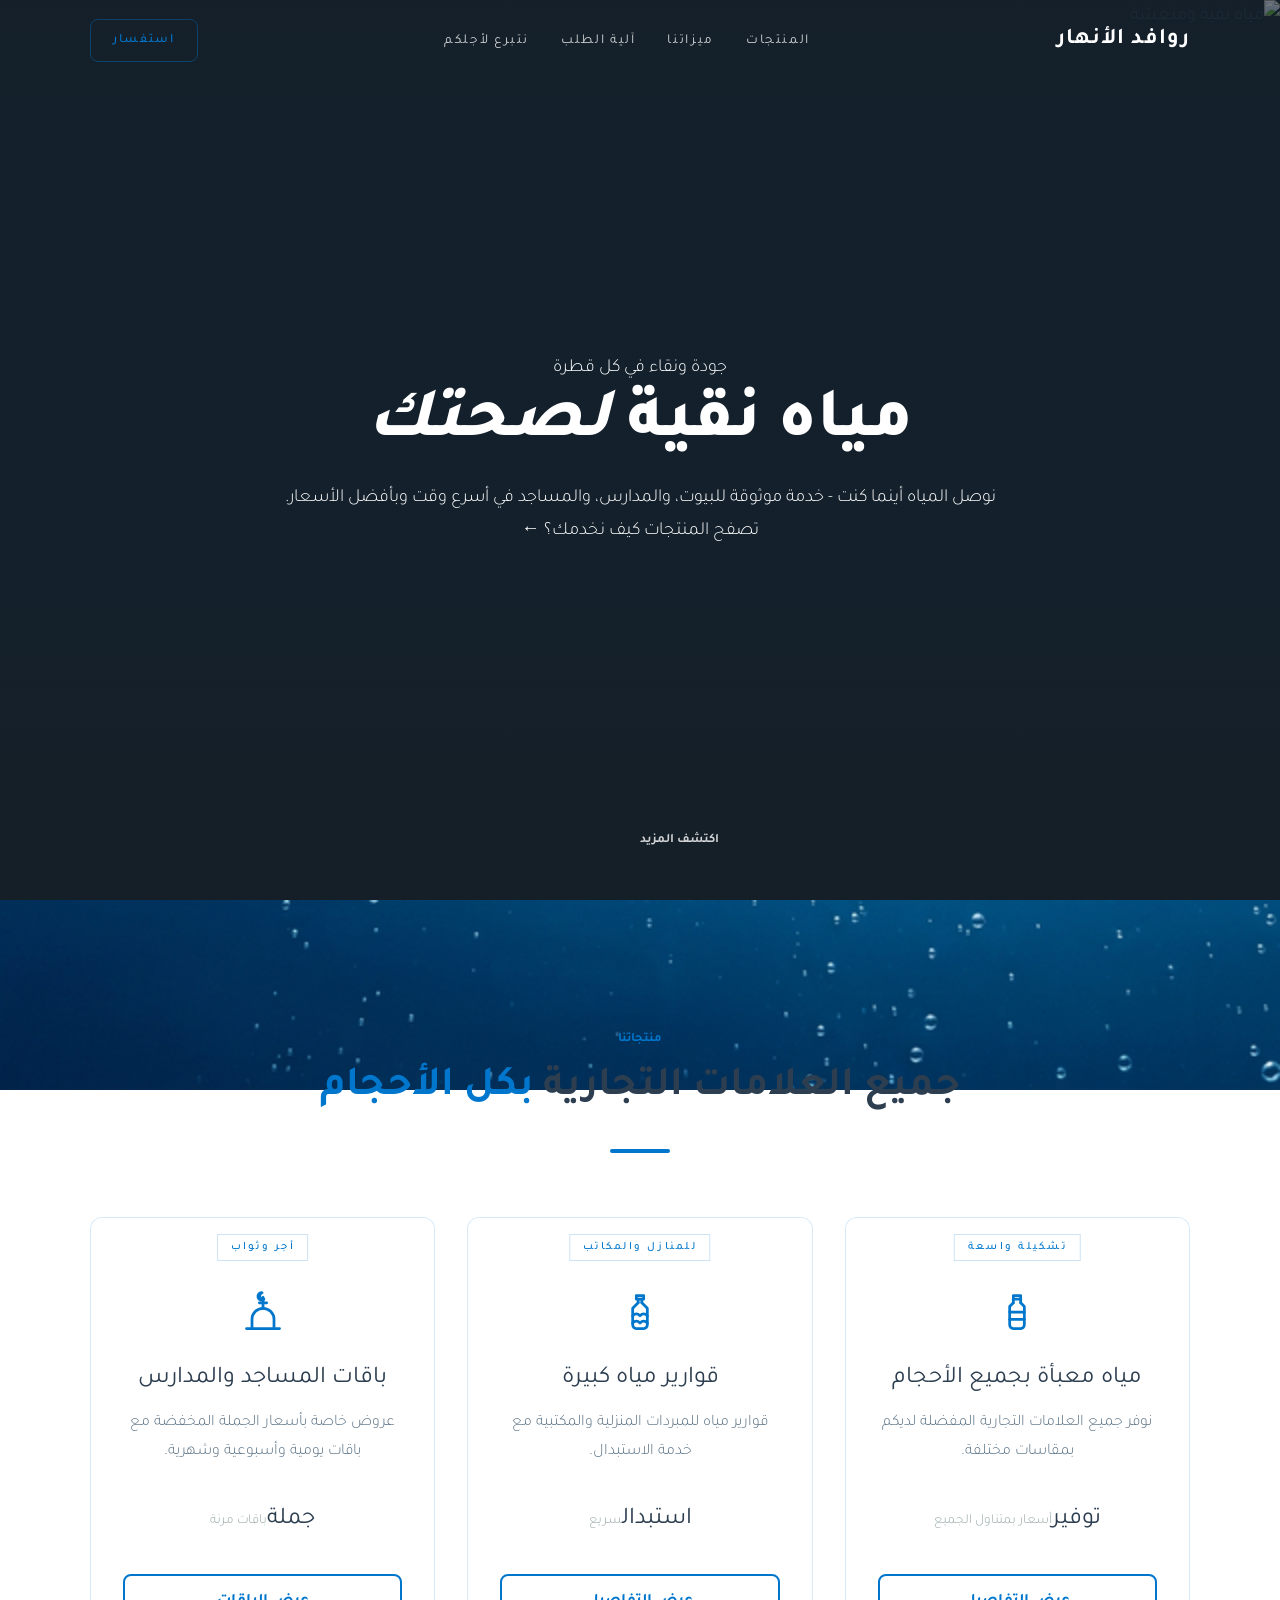
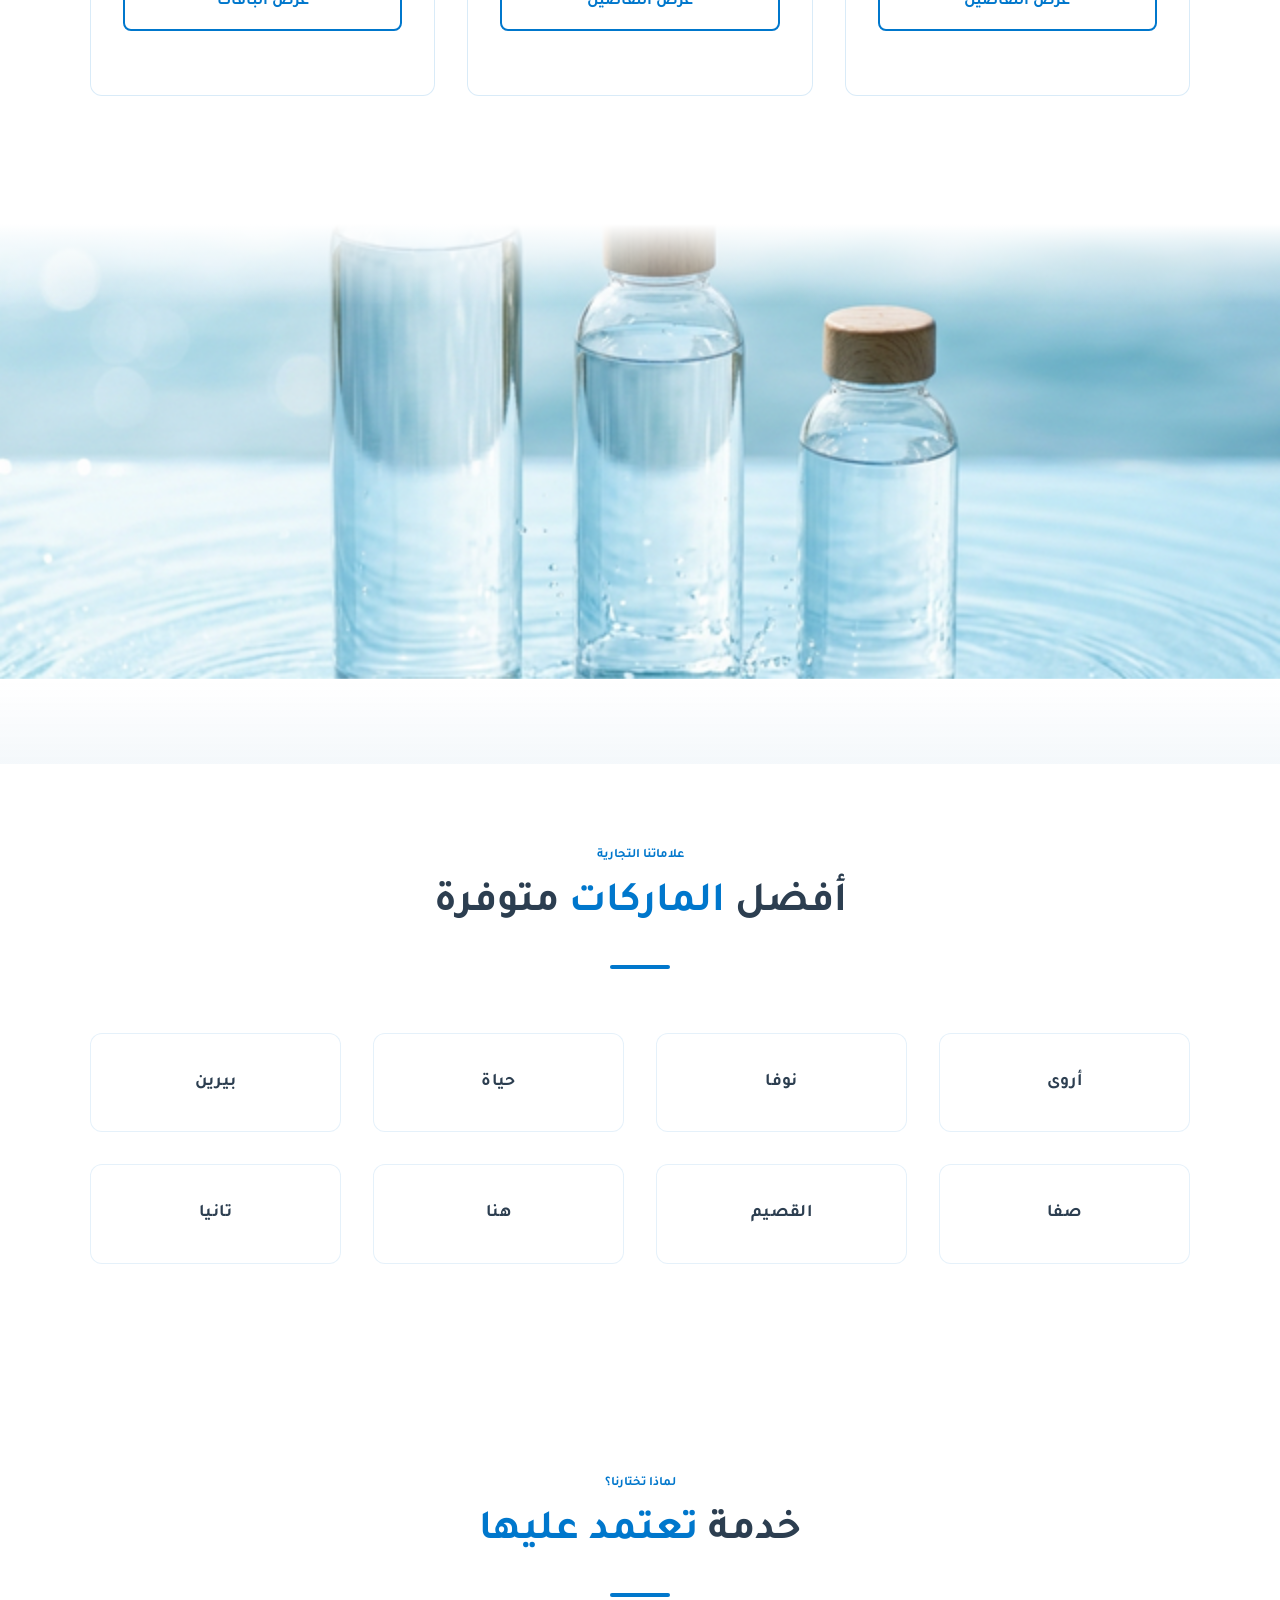
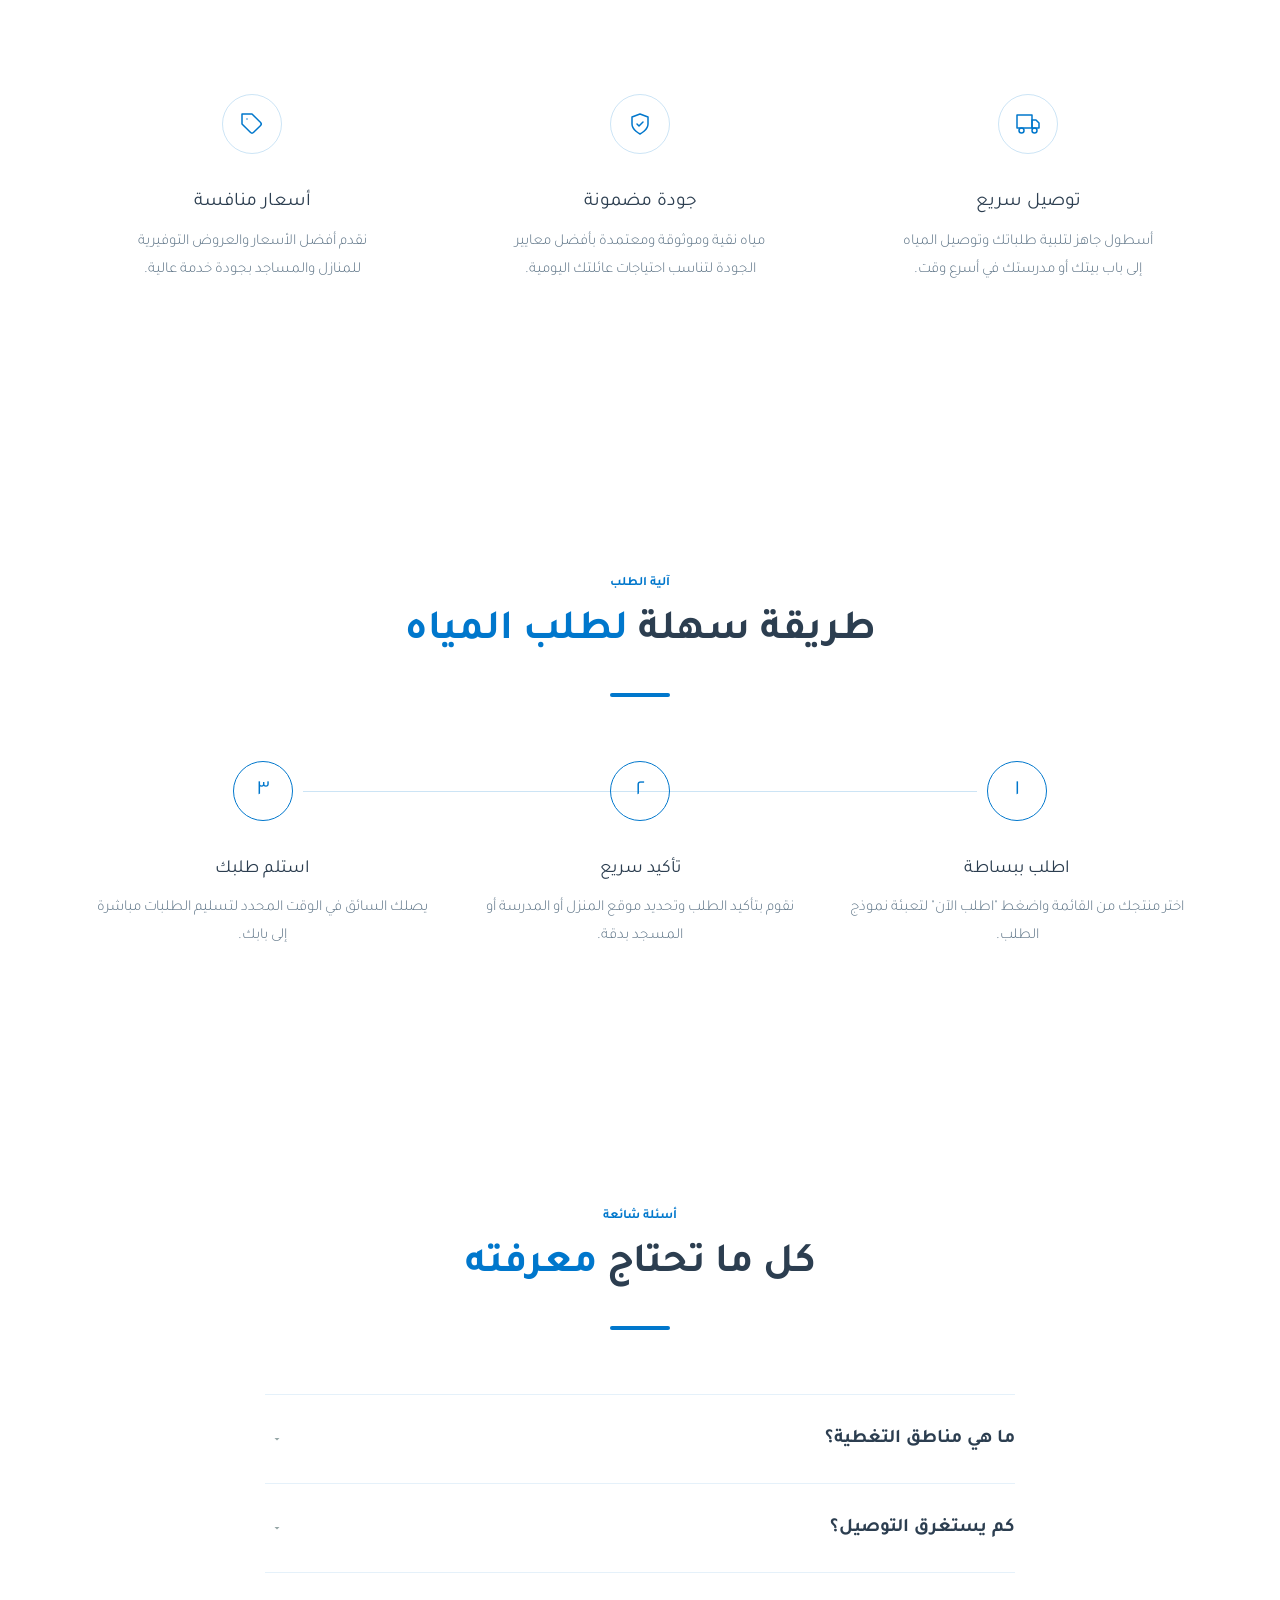
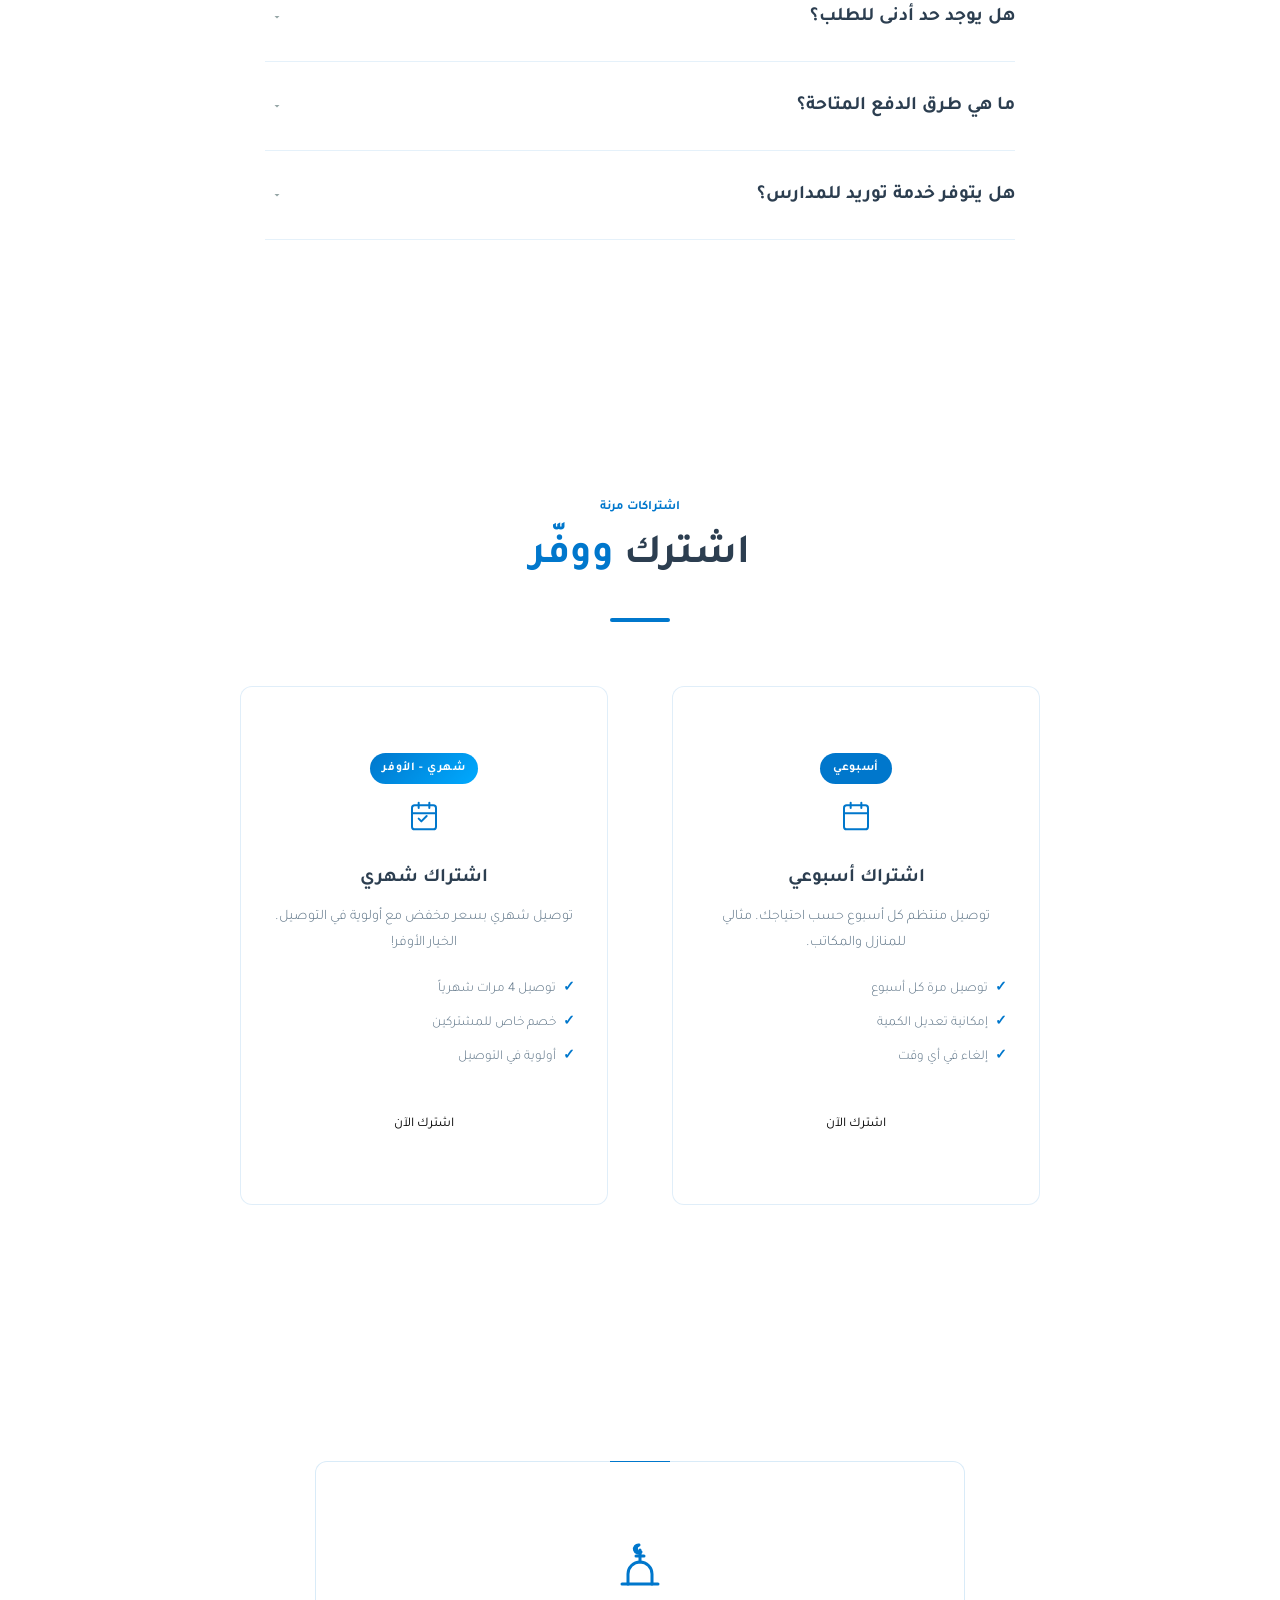
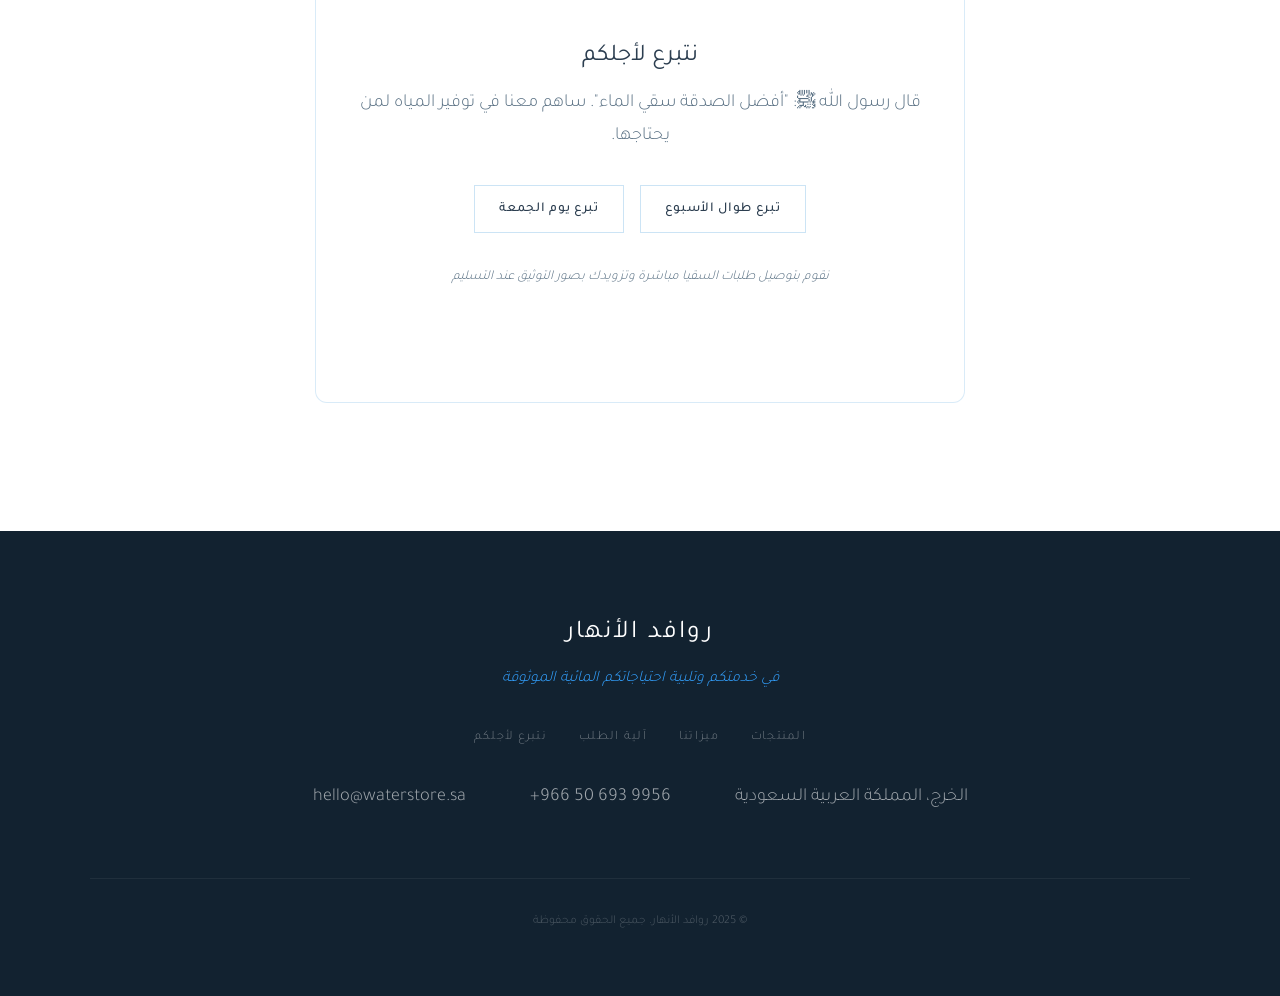
==== index.html @ b0d742fb "Convert product details from inline panels to full-screen modals" ====
﻿<!DOCTYPE html>
<html lang="ar" dir="rtl">

<head>
  <meta charset="UTF-8">
  <meta name="viewport" content="width=device-width, initial-scale=1.0">
  <title>روافد الأنهار</title>
  <meta name="description"
    content="نوفر خدمة توصيل مياه الشرب عالية الجودة للمنازل والمساجد والمدارس بأفضل الأسعار وأسرع وقت.">
  <link rel="preconnect" href="https://fonts.googleapis.com">
  <link rel="preconnect" href="https://fonts.gstatic.com" crossorigin>
  <link href="https://fonts.googleapis.com/css2?family=Tajawal:wght@300;400;500;700&display=swap" rel="stylesheet">
  <link rel="stylesheet" href="style.css">
</head>

<body>
  <!-- ====== HEADER ====== -->
  <header class="site-header" id="header">
    <div class="container header-inner">
      <div class="logo"><a href="#">روافد الأنهار</a></div>
      <nav class="main-nav">
        <ul>
          <li><a href="#collection">المنتجات</a></li>
          <li><a href="#wellness">ميزاتنا</a></li>
          <li><a href="#process">آلية الطلب</a></li>
          <li><a href="#charity">نتبرع لأجلكم</a></li>
        </ul>
      </nav>
      <div class="header-actions">
        <a href="https://wa.me/966506939956" class="btn-outline" target="_blank" rel="noopener">استفسار</a>
        <button class="mobile-menu-toggle" aria-label="Toggle menu">
          <span></span><span></span><span></span>
        </button>
      </div>
    </div>
  </header>

  <!-- ====== HERO ====== -->
  <section class="hero" id="home">
    <div class="hero-bg">
      <img src="assets/hero.png" alt="مياه نقية ومنعشة" loading="lazy">
      <div class="hero-overlay"></div>
    </div>
    <div class="container hero-content">
      <div class="hero-text-box reveal">
        <span class="eyebrow">جودة ونقاء في كل قطرة</span>
        <h1>مياه نقية <em>لصحتك</em></h1>
        <p class="hero-subtext">نوصل المياه أينما كنت - خدمة موثوقة للبيوت، والمدارس، والمساجد في أسرع وقت وبأفضل
          الأسعار.</p>
        <div class="hero-cta">
          <a href="#collection" class="btn-primary">تصفح المنتجات</a>
          <a href="#process" class="btn-text">كيف نخدمك؟ <span class="arrow">&larr;</span></a>
        </div>
      </div>
    </div>
    <div class="scroll-indicator">
      <span>اكتشف المزيد</span>
      <div class="mouse"></div>
    </div>
  </section>

  <!-- ====== COLLECTION ====== -->
  <section class="collection section-padding reveal" id="collection">
    <div class="container">
      <p class="section-label">منتجاتنا</p>
      <h2 class="section-heading">جميع العلامات التجارية <em>بكل الأحجام</em></h2>
      <div class="gold-line"></div>

      <div class="collection-grid">
        <div class="collection-item reveal" onclick="openProductModal('modal-bottles')">
          <span class="collection-tag">تشكيلة واسعة</span>
          <div class="collection-icon">
            <svg viewBox="0 0 24 24" width="40" height="40" fill="none" stroke="var(--clr-gold)" stroke-width="1.5"
              stroke-linecap="round" stroke-linejoin="round">
              <path d="M10 3h4v2h-4z" />
              <path d="M10 5v2" />
              <path d="M14 5v2" />
              <path d="M10 7l-2 2v10a2 2 0 0 0 2 2h4a2 2 0 0 0 2-2V9l-2-2" />
              <line x1="8" y1="12" x2="16" y2="12" />
              <line x1="8" y1="16" x2="16" y2="16" />
            </svg>
          </div>
          <h3>مياه معبأة بجميع الأحجام</h3>
          <p>نوفر جميع العلامات التجارية المفضلة لديكم بمقاسات مختلفة.</p>
          <div class="collection-price">
            <span>توفير</span><span class="currency">أسعار بمتناول الجميع</span>
          </div>
          <span class="btn-order">عرض التفاصيل</span>
        </div>

        <div class="collection-item reveal" onclick="openProductModal('modal-jugs')">
          <span class="collection-tag">للمنازل والمكاتب</span>
          <div class="collection-icon">
            <svg viewBox="0 0 24 24" width="40" height="40" fill="none" stroke="var(--clr-gold)" stroke-width="1.5"
              stroke-linecap="round" stroke-linejoin="round">
              <path d="M10 3h4v2h-4z" />
              <path d="M11 5v2" />
              <path d="M13 5v2" />
              <path d="M11 7l-3 3v9a2 2 0 0 0 2 2h4a2 2 0 0 0 2-2v-9l-3-3" />
              <path d="M8 14s1-1 2-1 2 1 2 1 1-1 2-1 2 1 2 1" />
              <path d="M8 18s1-1 2-1 2 1 2 1 1-1 2-1 2 1 2 1" />
            </svg>
          </div>
          <h3>قوارير مياه كبيرة</h3>
          <p>قوارير مياه للمبردات المنزلية والمكتبية مع خدمة الاستبدال.</p>
          <div class="collection-price">
            <span>استبدال</span><span class="currency">سريع</span>
          </div>
          <span class="btn-order">عرض التفاصيل</span>
        </div>

        <div class="collection-item reveal" onclick="openProductModal('modal-mosques')">
          <span class="collection-tag">أجر وثواب</span>
          <div class="collection-icon">
            <svg viewBox="0 0 24 24" width="40" height="40" fill="none" stroke="var(--clr-gold)" stroke-width="1.5"
              stroke-linecap="round" stroke-linejoin="round">
              <line x1="3" y1="21" x2="21" y2="21" />
              <path d="M6 21v-5a6 6 0 0 1 12 0v5" />
              <line x1="12" y1="10" x2="12" y2="4" />
              <line x1="10" y1="7" x2="14" y2="7" />
              <path d="M11.5 1.5a2 2 0 1 0 1 3.5 1.5 1.5 0 0 1-1-3.5z" />
            </svg>
          </div>
          <h3>باقات المساجد والمدارس</h3>
          <p>عروض خاصة بأسعار الجملة المخفضة مع باقات يومية وأسبوعية وشهرية.</p>
          <div class="collection-price">
            <span>جملة</span><span class="currency">باقات مرنة</span>
          </div>
          <span class="btn-order">عرض الباقات</span>
        </div>
      </div>
    </div>
  </section>

  <!-- ====== PRODUCT DETAIL MODALS ====== -->
  <div class="product-modal-overlay" id="modal-bottles">
    <div class="product-modal">
      <button class="modal-close" onclick="closeProductModal('modal-bottles')">&times;</button>
      <h2>مياه معبأة بجميع الأحجام</h2>
      <p class="modal-subtitle">اختر الماركة المفضلة واطلب مباشرة</p>
      <div class="details-grid">
        <div class="brand-detail-card">
          <h4>أروى</h4>
          <div class="size-row"><span>200 مل</span><span class="size-price">15 ر.س</span></div>
          <div class="size-row"><span>330 مل</span><span class="size-price">18 ر.س</span></div>
          <div class="size-row"><span>600 مل</span><span class="size-price">20 ر.س</span></div>
          <div class="size-row"><span>1.5 لتر</span><span class="size-price">22 ر.س</span></div><button
            class="btn-order-sm" onclick="openOrder('أروى')">اطلب</button>
        </div>
        <div class="brand-detail-card">
          <h4>نوفا</h4>
          <div class="size-row"><span>200 مل</span><span class="size-price">12 ر.س</span></div>
          <div class="size-row"><span>330 مل</span><span class="size-price">15 ر.س</span></div>
          <div class="size-row"><span>600 مل</span><span class="size-price">17 ر.س</span></div>
          <div class="size-row"><span>1.5 لتر</span><span class="size-price">20 ر.س</span></div><button
            class="btn-order-sm" onclick="openOrder('نوفا')">اطلب</button>
        </div>
        <div class="brand-detail-card">
          <h4>حياة</h4>
          <div class="size-row"><span>200 مل</span><span class="size-price">14 ر.س</span></div>
          <div class="size-row"><span>330 مل</span><span class="size-price">16 ر.س</span></div>
          <div class="size-row"><span>600 مل</span><span class="size-price">19 ر.س</span></div>
          <div class="size-row"><span>1.5 لتر</span><span class="size-price">21 ر.س</span></div><button
            class="btn-order-sm" onclick="openOrder('حياة')">اطلب</button>
        </div>
        <div class="brand-detail-card">
          <h4>بيرين</h4>
          <div class="size-row"><span>200 مل</span><span class="size-price">13 ر.س</span></div>
          <div class="size-row"><span>330 مل</span><span class="size-price">15 ر.س</span></div>
          <div class="size-row"><span>600 مل</span><span class="size-price">18 ر.س</span></div>
          <div class="size-row"><span>1.5 لتر</span><span class="size-price">20 ر.س</span></div><button
            class="btn-order-sm" onclick="openOrder('بيرين')">اطلب</button>
        </div>
        <div class="brand-detail-card">
          <h4>صفا</h4>
          <div class="size-row"><span>200 مل</span><span class="size-price">11 ر.س</span></div>
          <div class="size-row"><span>330 مل</span><span class="size-price">14 ر.س</span></div>
          <div class="size-row"><span>600 مل</span><span class="size-price">16 ر.س</span></div>
          <div class="size-row"><span>1.5 لتر</span><span class="size-price">19 ر.س</span></div><button
            class="btn-order-sm" onclick="openOrder('صفا')">اطلب</button>
        </div>
        <div class="brand-detail-card">
          <h4>القصيم</h4>
          <div class="size-row"><span>200 مل</span><span class="size-price">10 ر.س</span></div>
          <div class="size-row"><span>330 مل</span><span class="size-price">13 ر.س</span></div>
          <div class="size-row"><span>600 مل</span><span class="size-price">15 ر.س</span></div>
          <div class="size-row"><span>1.5 لتر</span><span class="size-price">18 ر.س</span></div><button
            class="btn-order-sm" onclick="openOrder('القصيم')">اطلب</button>
        </div>
        <div class="brand-detail-card">
          <h4>هنا</h4>
          <div class="size-row"><span>200 مل</span><span class="size-price">11 ر.س</span></div>
          <div class="size-row"><span>330 مل</span><span class="size-price">14 ر.س</span></div>
          <div class="size-row"><span>600 مل</span><span class="size-price">16 ر.س</span></div>
          <div class="size-row"><span>1.5 لتر</span><span class="size-price">19 ر.س</span></div><button
            class="btn-order-sm" onclick="openOrder('هنا')">اطلب</button>
        </div>
        <div class="brand-detail-card">
          <h4>تانيا</h4>
          <div class="size-row"><span>200 مل</span><span class="size-price">12 ر.س</span></div>
          <div class="size-row"><span>330 مل</span><span class="size-price">14 ر.س</span></div>
          <div class="size-row"><span>600 مل</span><span class="size-price">17 ر.س</span></div>
          <div class="size-row"><span>1.5 لتر</span><span class="size-price">20 ر.س</span></div><button
            class="btn-order-sm" onclick="openOrder('تانيا')">اطلب</button>
        </div>
      </div>
    </div>
  </div>

  <div class="product-modal-overlay" id="modal-jugs">
    <div class="product-modal">
      <button class="modal-close" onclick="closeProductModal('modal-jugs')">&times;</button>
      <h2>قوارير مياه كبيرة</h2>
      <p class="modal-subtitle">قوارير 5 جالون للمبردات مع خدمة الاستبدال</p>
      <div class="details-grid">
        <div class="brand-detail-card">
          <h4>نوفا</h4>
          <div class="size-row"><span>5 جالون</span><span class="size-price">8 ر.س</span></div>
          <div class="size-row"><span>استبدال</span><span class="size-price">مجاناً</span></div><button
            class="btn-order-sm" onclick="openOrder('قوارير نوفا')">اطلب</button>
        </div>
        <div class="brand-detail-card">
          <h4>القصيم</h4>
          <div class="size-row"><span>5 جالون</span><span class="size-price">7 ر.س</span></div>
          <div class="size-row"><span>استبدال</span><span class="size-price">مجاناً</span></div><button
            class="btn-order-sm" onclick="openOrder('قوارير القصيم')">اطلب</button>
        </div>
        <div class="brand-detail-card">
          <h4>هنا</h4>
          <div class="size-row"><span>5 جالون</span><span class="size-price">7 ر.س</span></div>
          <div class="size-row"><span>استبدال</span><span class="size-price">مجاناً</span></div><button
            class="btn-order-sm" onclick="openOrder('قوارير هنا')">اطلب</button>
        </div>
        <div class="brand-detail-card">
          <h4>تانيا</h4>
          <div class="size-row"><span>5 جالون</span><span class="size-price">8 ر.س</span></div>
          <div class="size-row"><span>استبدال</span><span class="size-price">مجاناً</span></div><button
            class="btn-order-sm" onclick="openOrder('قوارير تانيا')">اطلب</button>
        </div>
      </div>
    </div>
  </div>

  <div class="product-modal-overlay" id="modal-mosques">
    <div class="product-modal">
      <button class="modal-close" onclick="closeProductModal('modal-mosques')">&times;</button>
      <h2>باقات المساجد والمدارس</h2>
      <p class="modal-subtitle">عروض خاصة بأسعار الجملة المخفضة</p>
      <div class="details-grid">
        <div class="brand-detail-card package-card">
          <div class="sub-badge">يومي</div>
          <h4>باقة يومية</h4>
          <p class="package-desc">توصيل يومي للمساجد والمدارس</p>
          <div class="size-row"><span>25 كرتون يومياً</span><span class="size-price">تواصل للسعر</span></div><button
            class="btn-order-sm" onclick="openOrder('باقة يومية - مساجد ومدارس')">اشترك</button>
        </div>
        <div class="brand-detail-card package-card">
          <div class="sub-badge">أسبوعي</div>
          <h4>باقة أسبوعية</h4>
          <p class="package-desc">توصيل مرة كل أسبوع بأسعار مخفضة</p>
          <div class="size-row"><span>إمكانية تعديل الكمية</span><span class="size-price">خصم 10%</span></div>
          <div class="size-row"><span>إلغاء في أي وقت</span><span class="size-price">✓</span></div><button
            class="btn-order-sm" onclick="openOrder('باقة أسبوعية - مساجد ومدارس')">اشترك</button>
        </div>
        <div class="brand-detail-card package-card">
          <div class="sub-badge best">شهري - الأوفر</div>
          <h4>باقة شهرية</h4>
          <p class="package-desc">4 توصيلات شهرياً مع أولوية وخصم خاص</p>
          <div class="size-row"><span>خصم خاص للمشتركين</span><span class="size-price">خصم 20%</span></div>
          <div class="size-row"><span>أولوية في التوصيل</span><span class="size-price">✓</span></div>
          <div class="size-row"><span>توثيق بالصور</span><span class="size-price">✓</span></div><button
            class="btn-order-sm" onclick="openOrder('باقة شهرية - مساجد ومدارس')">اشترك</button>
        </div>
      </div>
    </div>
  </div>

  <!-- ====== PRODUCT SHOWCASE IMAGE ====== -->
  <div class="product-showcase reveal">
    <img src="assets/products.png" alt="تشكيلة متنوعة من عبوات المياه" loading="lazy">
    <div class="product-showcase-overlay"></div>
  </div>

  <!-- ====== WATER BRANDS ====== -->
  <section class="brands section-padding reveal" id="brands">
    <div class="container">
      <p class="section-label">علاماتنا التجارية</p>
      <h2 class="section-heading">أفضل <em>الماركات</em> متوفرة</h2>
      <div class="gold-line"></div>
      <div class="brands-grid">
        <div class="brand-item"><span class="brand-name">أروى</span></div>
        <div class="brand-item"><span class="brand-name">نوفا</span></div>
        <div class="brand-item"><span class="brand-name">حياة</span></div>
        <div class="brand-item"><span class="brand-name">بيرين</span></div>
        <div class="brand-item"><span class="brand-name">صفا</span></div>
        <div class="brand-item"><span class="brand-name">القصيم</span></div>
        <div class="brand-item"><span class="brand-name">هنا</span></div>
        <div class="brand-item"><span class="brand-name">تانيا</span></div>
      </div>
    </div>
  </section>

  <!-- ====== WELLNESS / BENEFITS ====== -->
  <section class="wellness section-padding reveal" id="wellness">
    <div class="container">
      <p class="section-label">لماذا تختارنا؟</p>
      <h2 class="section-heading">خدمة <em>تعتمد عليها</em></h2>
      <div class="gold-line"></div>
      <div class="wellness-grid">
        <div class="wellness-item reveal">
          <div class="wellness-icon"><svg viewBox="0 0 24 24" width="24" height="24" fill="none" stroke="currentColor"
              stroke-width="1.5" stroke-linecap="round" stroke-linejoin="round">
              <rect x="1" y="3" width="15" height="13"></rect>
              <polygon points="16 8 20 8 23 11 23 16 16 16 16 8"></polygon>
              <circle cx="5.5" cy="18.5" r="2.5"></circle>
              <circle cx="18.5" cy="18.5" r="2.5"></circle>
            </svg></div>
          <h3>توصيل سريع</h3>
          <p>أسطول جاهز لتلبية طلباتك وتوصيل المياه إلى باب بيتك أو مدرستك في أسرع وقت.</p>
        </div>
        <div class="wellness-item reveal">
          <div class="wellness-icon"><svg viewBox="0 0 24 24" width="24" height="24" fill="none" stroke="currentColor"
              stroke-width="1.5" stroke-linecap="round" stroke-linejoin="round">
              <path d="M12 22s8-4 8-10V5l-8-3-8 3v7c0 6 8 10 8 10z"></path>
              <path d="M9 12l2 2 4-4"></path>
            </svg></div>
          <h3>جودة مضمونة</h3>
          <p>مياه نقية وموثوقة ومعتمدة بأفضل معايير الجودة لتناسب احتياجات عائلتك اليومية.</p>
        </div>
        <div class="wellness-item reveal">
          <div class="wellness-icon"><svg viewBox="0 0 24 24" width="24" height="24" fill="none" stroke="currentColor"
              stroke-width="1.5" stroke-linecap="round" stroke-linejoin="round">
              <path d="M20.59 13.41l-7.17 7.17a2 2 0 0 1-2.83 0L2 12V2h10l8.59 8.59a2 2 0 0 1 0 2.82z"></path>
              <line x1="7" y1="7" x2="7.01" y2="7"></line>
            </svg></div>
          <h3>أسعار منافسة</h3>
          <p>نقدم أفضل الأسعار والعروض التوفيرية للمنازل والمساجد بجودة خدمة عالية.</p>
        </div>
      </div>
    </div>
  </section>

  <!-- ====== HOW IT WORKS ====== -->
  <section class="process section-padding reveal" id="process">
    <div class="container">
      <p class="section-label">آلية الطلب</p>
      <h2 class="section-heading">طريقة سهلة <em>لطلب المياه</em></h2>
      <div class="gold-line"></div>
      <div class="process-steps">
        <div class="process-step reveal">
          <div class="step-number">١</div>
          <h3>اطلب ببساطة</h3>
          <p>اختر منتجك من القائمة واضغط "اطلب الآن" لتعبئة نموذج الطلب.</p>
        </div>
        <div class="process-step reveal">
          <div class="step-number">٢</div>
          <h3>تأكيد سريع</h3>
          <p>نقوم بتأكيد الطلب وتحديد موقع المنزل أو المدرسة أو المسجد بدقة.</p>
        </div>
        <div class="process-step reveal">
          <div class="step-number">٣</div>
          <h3>استلم طلبك</h3>
          <p>يصلك السائق في الوقت المحدد لتسليم الطلبات مباشرة إلى بابك.</p>
        </div>
      </div>
    </div>
  </section>

  <!-- ====== FAQ ====== -->
  <section class="faq section-padding reveal" id="faq">
    <div class="container">
      <p class="section-label">أسئلة شائعة</p>
      <h2 class="section-heading">كل ما تحتاج <em>معرفته</em></h2>
      <div class="gold-line"></div>
      <div class="faq-list">
        <div class="faq-item" id="faq-1"><button class="faq-question" aria-expanded="false"
            aria-controls="faq-answer-1"><span>ما هي مناطق التغطية؟</span><span class="faq-arrow"><svg
                viewBox="0 0 24 24">
                <path d="M7 10l5 5 5-5z" />
              </svg></span></button>
          <div class="faq-answer" id="faq-answer-1" role="region">
            <div class="faq-answer-inner">نغطي الخرج والمناطق المجاورة بأسطول متكامل ومجهز لتلبية طلبات التوصيل.</div>
          </div>
        </div>
        <div class="faq-item" id="faq-2"><button class="faq-question" aria-expanded="false"
            aria-controls="faq-answer-2"><span>كم يستغرق التوصيل؟</span><span class="faq-arrow"><svg
                viewBox="0 0 24 24">
                <path d="M7 10l5 5 5-5z" />
              </svg></span></button>
          <div class="faq-answer" id="faq-answer-2" role="region">
            <div class="faq-answer-inner">نلتزم بالتوصيل في أسرع وقت ممكن وغالبا خلال ساعات قليلة من تأكيد الطلب.</div>
          </div>
        </div>
        <div class="faq-item" id="faq-3"><button class="faq-question" aria-expanded="false"
            aria-controls="faq-answer-3"><span>هل يوجد حد أدنى للطلب؟</span><span class="faq-arrow"><svg
                viewBox="0 0 24 24">
                <path d="M7 10l5 5 5-5z" />
              </svg></span></button>
          <div class="faq-answer" id="faq-answer-3" role="region">
            <div class="faq-answer-inner">الحد الأدنى للمنازل 10 كراتين، وللمساجد والمدارس 25 كرتونا.</div>
          </div>
        </div>
        <div class="faq-item" id="faq-4"><button class="faq-question" aria-expanded="false"
            aria-controls="faq-answer-4"><span>ما هي طرق الدفع المتاحة؟</span><span class="faq-arrow"><svg
                viewBox="0 0 24 24">
                <path d="M7 10l5 5 5-5z" />
              </svg></span></button>
          <div class="faq-answer" id="faq-answer-4" role="region">
            <div class="faq-answer-inner">نقبل: كاش عند الاستلام، مدى، Apple Pay، والتحويل البنكي.</div>
          </div>
        </div>
        <div class="faq-item" id="faq-5"><button class="faq-question" aria-expanded="false"
            aria-controls="faq-answer-5"><span>هل يتوفر خدمة توريد للمدارس؟</span><span class="faq-arrow"><svg
                viewBox="0 0 24 24">
                <path d="M7 10l5 5 5-5z" />
              </svg></span></button>
          <div class="faq-answer" id="faq-answer-5" role="region">
            <div class="faq-answer-inner">نعم، نوفر عقود توريد يومية أو أسبوعية للمدارس بأسعار جملة وعروض خاصة تناسب
              جميع الاحتياجات.</div>
          </div>
        </div>
      </div>
    </div>
  </section>

  <!-- ====== SUBSCRIPTIONS ====== -->
  <section class="subscriptions section-padding reveal" id="subscriptions">
    <div class="container">
      <p class="section-label">اشتراكات مرنة</p>
      <h2 class="section-heading">اشترك <em>ووفّر</em></h2>
      <div class="gold-line"></div>
      <div class="sub-grid">
        <div class="sub-card reveal">
          <div class="sub-badge">أسبوعي</div>
          <div class="sub-icon"><svg viewBox="0 0 24 24" width="32" height="32" fill="none" stroke="currentColor"
              stroke-width="1.5" stroke-linecap="round" stroke-linejoin="round">
              <rect x="3" y="4" width="18" height="18" rx="2" ry="2"></rect>
              <line x1="16" y1="2" x2="16" y2="6"></line>
              <line x1="8" y1="2" x2="8" y2="6"></line>
              <line x1="3" y1="10" x2="21" y2="10"></line>
            </svg></div>
          <h3>اشتراك أسبوعي</h3>
          <p>توصيل منتظم كل أسبوع حسب احتياجك. مثالي للمنازل والمكاتب.</p>
          <ul class="sub-features">
            <li>توصيل مرة كل أسبوع</li>
            <li>إمكانية تعديل الكمية</li>
            <li>إلغاء في أي وقت</li>
          </ul>
          <button class="btn-order" onclick="openOrder('اشتراك أسبوعي')">اشترك الآن</button>
        </div>
        <div class="sub-card reveal">
          <div class="sub-badge best">شهري - الأوفر</div>
          <div class="sub-icon"><svg viewBox="0 0 24 24" width="32" height="32" fill="none" stroke="currentColor"
              stroke-width="1.5" stroke-linecap="round" stroke-linejoin="round">
              <rect x="3" y="4" width="18" height="18" rx="2" ry="2"></rect>
              <line x1="16" y1="2" x2="16" y2="6"></line>
              <line x1="8" y1="2" x2="8" y2="6"></line>
              <line x1="3" y1="10" x2="21" y2="10"></line>
              <path d="M8 14l2 2 4-4"></path>
            </svg></div>
          <h3>اشتراك شهري</h3>
          <p>توصيل شهري بسعر مخفض مع أولوية في التوصيل. الخيار الأوفر!</p>
          <ul class="sub-features">
            <li>توصيل 4 مرات شهرياً</li>
            <li>خصم خاص للمشتركين</li>
            <li>أولوية في التوصيل</li>
          </ul>
          <button class="btn-order" onclick="openOrder('اشتراك شهري')">اشترك الآن</button>
        </div>
      </div>
    </div>
  </section>

  <!-- ====== CHARITY ====== -->
  <section class="charity section-padding reveal" id="charity">
    <div class="container">
      <div class="charity-card">
        <div class="charity-icon"><svg viewBox="0 0 24 24" width="48" height="48" fill="none" stroke="var(--clr-gold)"
            stroke-width="1.5" stroke-linecap="round" stroke-linejoin="round">
            <line x1="3" y1="21" x2="21" y2="21" />
            <path d="M6 21v-5a6 6 0 0 1 12 0v5" />
            <line x1="12" y1="10" x2="12" y2="4" />
            <line x1="10" y1="7" x2="14" y2="7" />
            <path d="M11.5 1.5a2 2 0 1 0 1 3.5 1.5 1.5 0 0 1-1-3.5z" />
          </svg></div>
        <h2>نتبرع لأجلكم</h2>
        <p>قال رسول الله ﷺ: "أفضل الصدقة سقي الماء". ساهم معنا في توفير المياه لمن يحتاجها.</p>
        <div class="donation-amounts">
          <button class="donation-btn" id="donate-week">تبرع طوال الأسبوع</button>
          <button class="donation-btn" id="donate-friday">تبرع يوم الجمعة</button>
        </div>
        <p class="charity-note">نقوم بتوصيل طلبات السقيا مباشرة وتزويدك بصور التوثيق عند التسليم</p>
      </div>
    </div>
  </section>

  <!-- ====== FOOTER ====== -->
  <footer class="site-footer" id="contact">
    <div class="container footer-inner">
      <p class="footer-brand">روافد الأنهار</p>
      <p class="footer-tagline">في خدمتكم وتلبية احتياجاتكم المائية الموثوقة</p>
      <div class="footer-links">
        <a href="#collection">المنتجات</a>
        <a href="#wellness">ميزاتنا</a>
        <a href="#process">آلية الطلب</a>
        <a href="#charity">نتبرع لأجلكم</a>
      </div>
      <div class="footer-contact">
        <p>الخرج، المملكة العربية السعودية</p>
        <p dir="ltr">+966 50 693 9956</p>
        <p>hello@waterstore.sa</p>
      </div>
      <div class="footer-bottom">
        <span>&copy; 2025 روافد الأنهار. جميع الحقوق محفوظة</span>
      </div>
    </div>
  </footer>

  <!-- ====== ORDER MODAL ====== -->
  <div class="order-modal-overlay" id="orderModal">
    <div class="order-modal">
      <button class="modal-close" id="modalClose">&times;</button>
      <h2>اطلب الآن</h2>
      <p class="modal-subtitle">عبّي البيانات وبنتواصل معك</p>
      <form id="orderForm">
        <div class="form-group"><label>المنتج</label><select id="orderProduct" required>
            <option value="">اختر المنتج</option>
            <option value="أروى">أروى</option>
            <option value="نوفا">نوفا</option>
            <option value="حياة">حياة</option>
            <option value="بيرين">بيرين</option>
            <option value="صفا">صفا</option>
            <option value="القصيم">القصيم</option>
            <option value="هنا">هنا</option>
            <option value="تانيا">تانيا</option>
            <option value="قوارير نوفا">قوارير نوفا</option>
            <option value="قوارير القصيم">قوارير القصيم</option>
            <option value="قوارير هنا">قوارير هنا</option>
            <option value="قوارير تانيا">قوارير تانيا</option>
            <option value="اشتراك أسبوعي">اشتراك أسبوعي</option>
            <option value="اشتراك شهري">اشتراك شهري</option>
            <option value="باقة يومية - مساجد ومدارس">باقة يومية - مساجد ومدارس</option>
            <option value="باقة أسبوعية - مساجد ومدارس">باقة أسبوعية - مساجد ومدارس</option>
            <option value="باقة شهرية - مساجد ومدارس">باقة شهرية - مساجد ومدارس</option>
          </select></div>
        <div class="form-group"><label>العلامة التجارية</label><select id="orderBrand">
            <option value="أي ماركة">أي ماركة</option>
            <option value="أروى">أروى</option>
            <option value="نوفا">نوفا</option>
            <option value="حياة">حياة</option>
            <option value="بيرين">بيرين</option>
            <option value="صفا">صفا</option>
            <option value="القصيم">القصيم</option>
            <option value="هنا">هنا</option>
            <option value="تانيا">تانيا</option>
          </select></div>
        <div class="form-group"><label>الكمية</label>
          <div class="qty-control"><button type="button" class="qty-btn" id="qtyMinus">-</button><input type="number"
              id="orderQty" value="1" min="1" max="100"><button type="button" class="qty-btn" id="qtyPlus">+</button>
          </div>
        </div>
        <div class="form-group"><label>الاسم</label><input type="text" id="orderName" placeholder="اسمك الكريم"
            required></div>
        <div class="form-group"><label>رقم الجوال</label><input type="tel" id="orderPhone" placeholder="05XXXXXXXX"
            required dir="ltr"></div>
        <div class="form-group"><label>العنوان</label><input type="text" id="orderAddress"
            placeholder="الحي، الشارع، رقم المنزل" required></div>
        <div class="form-group"><label>طريقة الدفع</label>
          <div class="payment-methods">
            <label class="payment-option"><input type="radio" name="payment" value="كاش عند الاستلام" checked><span
                class="payment-label"><svg viewBox="0 0 24 24" width="20" height="20" fill="none" stroke="currentColor"
                  stroke-width="1.5">
                  <rect x="1" y="4" width="22" height="16" rx="2" />
                  <line x1="1" y1="10" x2="23" y2="10" />
                </svg>كاش</span></label>
            <label class="payment-option"><input type="radio" name="payment" value="مدى"><span
                class="payment-label"><svg viewBox="0 0 24 24" width="20" height="20" fill="none" stroke="currentColor"
                  stroke-width="1.5">
                  <rect x="1" y="4" width="22" height="16" rx="2" />
                  <circle cx="12" cy="12" r="3" />
                </svg>مدى</span></label>
            <label class="payment-option"><input type="radio" name="payment" value="Apple Pay"><span
                class="payment-label"><svg viewBox="0 0 24 24" width="20" height="20" fill="none" stroke="currentColor"
                  stroke-width="1.5">
                  <path d="M12 2a10 10 0 1 0 0 20 10 10 0 0 0 0-20z" />
                  <path d="M15 8c-1-1-3-1-3 1v2h3v2h-3v6h-2v-6H8v-2h2V9c0-3 3-3.5 5-2z" />
                </svg>Apple Pay</span></label>
            <label class="payment-option"><input type="radio" name="payment" value="تحويل بنكي"><span
                class="payment-label"><svg viewBox="0 0 24 24" width="20" height="20" fill="none" stroke="currentColor"
                  stroke-width="1.5">
                  <path d="M3 21h18" />
                  <path d="M3 10h18" />
                  <path d="M5 6l7-3 7 3" />
                  <line x1="4" y1="10" x2="4" y2="21" />
                  <line x1="8" y1="10" x2="8" y2="21" />
                  <line x1="12" y1="10" x2="12" y2="21" />
                  <line x1="16" y1="10" x2="16" y2="21" />
                  <line x1="20" y1="10" x2="20" y2="21" />
                </svg>تحويل</span></label>
          </div>
        </div>
        <div class="form-group"><label>ملاحظات (اختياري)</label><textarea id="orderNotes"
            placeholder="أي تفاصيل إضافية..." rows="2"></textarea></div>
        <button type="submit" class="btn-submit-order">تأكيد الطلب</button>
      </form>
    </div>
  </div>

  <script src="script.js"></script>
</body>

</html>
---- style.css ----
/* ========================================
   LOCAL WATER DELIVERY — Community Shop
   Homes, Schools, and Mosques
   ======================================== */

/* ---------- Google Fonts ---------- */
@import url('https://fonts.googleapis.com/css2?family=Tajawal:wght@300;400;500;700;800;900&display=swap');

/* ---------- CSS Custom Properties ---------- */
:root {
  /* Fresh Water Palette */
  --clr-cream: #FFFFFF;
  --clr-cream-dark: #F4F8FB;
  --clr-gold: #0077CC;
  /* Main Blue */
  --clr-gold-light: #33A1FF;
  /* Light Blue */
  --clr-gold-dark: #005FA3;
  /* Dark Blue */

  --clr-dark: #122230;
  --clr-text: #2C3E50;
  --clr-text-light: #5A7184;
  --clr-text-muted: #95A5A6;
  --clr-white: #FFFFFF;

  --clr-border: rgba(0, 119, 204, .2);
  --clr-border-light: rgba(0, 119, 204, .1);
  --clr-overlay: rgba(18, 34, 48, .45);
  --clr-whatsapp: #25D366;

  /* Typography */
  --ff-heading: 'Tajawal', sans-serif;
  --ff-body: 'Tajawal', sans-serif;
  --ff-accent: 'Tajawal', sans-serif;

  --fs-display: clamp(2.5rem, 2rem + 3vw, 5rem);
  --fs-h1: clamp(2rem, 1.6rem + 2vw, 3.5rem);
  --fs-h2: clamp(1.75rem, 1.4rem + 1.5vw, 2.75rem);
  --fs-h3: clamp(1.25rem, 1.1rem + .6vw, 1.5rem);
  --fs-body: clamp(1rem, .95rem + .3vw, 1.15rem);
  --fs-label: .8rem;
  --fs-btn: 1rem;

  --lh: 1.8;
  --lh-heading: 1.4;

  /* Spacing */
  --space-xs: .5rem;
  --space-sm: 1rem;
  --space-md: 2rem;
  --space-lg: 4rem;
  --space-xl: 5rem;
  --space-2xl: 8rem;

  /* Radii */
  --radius-sm: 8px;
  --radius-md: 12px;
  --radius-lg: 16px;

  /* Transitions */
  --ease: cubic-bezier(.4, 0, .2, 1);
  --ease-out: cubic-bezier(0, 0, .2, 1);
  --dur: .3s;
  --dur-fast: .2s;
}

/* ---------- Reset & Base ---------- */
*,
*::before,
*::after {
  margin: 0;
  padding: 0;
  box-sizing: border-box;
}

html {
  scroll-behavior: smooth;
  -webkit-text-size-adjust: 100%;
}

body {
  font-family: var(--ff-body);
  font-size: var(--fs-body);
  font-weight: 300;
  line-height: var(--lh);
  color: var(--clr-text);
  background: transparent;
  direction: rtl;
  overflow-x: hidden;
  -webkit-font-smoothing: antialiased;
  -moz-osx-font-smoothing: grayscale;

  /* Global background */
  background-image: url('assets/water-bg.png');
  background-size: cover;
  background-position: center;
  background-attachment: fixed;
  background-repeat: no-repeat;
  position: relative;
}

body::before {
  content: '';
  position: fixed;
  inset: 0;
  background: rgba(255, 255, 255, 0.85);
  /* Light touch overlay */
  z-index: -1;
}

img {
  max-width: 100%;
  height: auto;
  display: block;
}

a {
  text-decoration: none;
  color: inherit;
}

ul,
ol {
  list-style: none;
}

button {
  font-family: inherit;
  cursor: pointer;
  border: none;
  background: none;
}

::selection {
  background: var(--clr-gold);
  color: var(--clr-white);
}

/* ---------- Utility ---------- */
.container {
  width: min(88%, 1100px);
  margin-inline: auto;
}

.section-padding {
  padding-block: var(--space-xl);
}

.section-label {
  font-family: var(--ff-body);
  font-size: var(--fs-label);
  font-weight: 700;
  letter-spacing: normal;
  text-transform: uppercase;
  color: var(--clr-gold);
  text-align: center;
  margin-bottom: var(--space-xs);
}

.section-heading {
  font-family: var(--ff-heading);
  font-size: var(--fs-h2);
  font-weight: 700;
  line-height: var(--lh-heading);
  color: var(--clr-text);
  text-align: center;
  margin-bottom: var(--space-md);
}

.section-heading em {
  font-style: normal;
  color: var(--clr-gold);
}

.section-body {
  font-family: var(--ff-accent);
  font-size: clamp(1.1rem, 1rem + .5vw, 1.25rem);
  font-weight: 400;
  line-height: 1.8;
  color: var(--clr-text-light);
  text-align: center;
  max-width: 700px;
  margin-inline: auto;
}

/* Scroll reveal */
.reveal {
  opacity: 0;
  transform: translateY(24px);
  transition: opacity 1s var(--ease-out), transform 1s var(--ease-out);
}

.reveal.visible {
  opacity: 1;
  transform: translateY(0);
}

/* Accent separator */
.gold-line {
  width: 60px;
  height: 4px;
  background: var(--clr-gold);
  border-radius: 4px;
  margin: var(--space-xs) auto var(--space-md);
}

/* ========================================
   HEADER / NAV
   ======================================== */
.site-header {
  position: fixed;
  top: 0;
  inset-inline: 0;
  z-index: 100;
  padding-block: 1.2rem;
  transition: background var(--dur) var(--ease), backdrop-filter var(--dur) var(--ease), padding var(--dur) var(--ease);
}

.site-header.scrolled {
  background: rgba(250, 249, 246, .92);
  backdrop-filter: blur(16px);
  -webkit-backdrop-filter: blur(16px);
  padding-block: .8rem;
  box-shadow: 0 1px 0 var(--clr-border-light);
}

.header-inner {
  display: flex;
  align-items: center;
  justify-content: space-between;
}

.logo {
  display: flex;
  align-items: center;
  gap: var(--space-xs);
  font-family: var(--ff-heading);
  font-weight: 600;
  font-size: 1.4rem;
  color: var(--clr-white);
  letter-spacing: .05em;
  transition: color var(--dur) var(--ease);
}

.site-header.scrolled .logo {
  color: var(--clr-text);
}

.logo svg {
  width: 32px;
  height: 32px;
}

.nav-links {
  display: flex;
  gap: var(--space-md);
  align-items: center;
}

/* Main nav (new structure) */
.main-nav ul {
  display: flex;
  gap: var(--space-md);
  align-items: center;
}

.main-nav a {
  font-family: var(--ff-body);
  font-weight: 400;
  font-size: .85rem;
  letter-spacing: .12em;
  text-transform: uppercase;
  color: rgba(255, 255, 255, .8);
  position: relative;
  padding-block: .25rem;
  transition: color var(--dur) var(--ease);
}

.site-header.scrolled .main-nav a {
  color: var(--clr-text-light);
}

.main-nav a::after {
  content: '';
  position: absolute;
  bottom: 0;
  inset-inline: 0;
  height: 1px;
  background: var(--clr-gold);
  transform: scaleX(0);
  transition: transform var(--dur) var(--ease);
}

.main-nav a:hover {
  color: var(--clr-gold);
}

.main-nav a:hover::after {
  transform: scaleX(1);
}

/* Header actions */
.header-actions {
  display: flex;
  align-items: center;
  gap: var(--space-sm);
}

.btn-outline {
  display: inline-flex;
  align-items: center;
  gap: var(--space-xs);
  font-family: var(--ff-body);
  font-weight: 500;
  font-size: .8rem;
  letter-spacing: .12em;
  text-transform: uppercase;
  color: var(--clr-gold);
  border: 1px solid rgba(0, 119, 204, .4);
  padding: .55rem 1.4rem;
  border-radius: var(--radius-sm);
  transition: all var(--dur) var(--ease);
}

.btn-outline:hover {
  background: var(--clr-gold);
  color: var(--clr-white);
  border-color: var(--clr-gold);
}

.site-header.scrolled .btn-outline {
  color: var(--clr-gold);
  border-color: rgba(0, 119, 204, .4);
}

.mobile-menu-toggle {
  display: none;
  flex-direction: column;
  gap: 5px;
  padding: 6px;
  background: none;
  border: none;
  cursor: pointer;
}

.mobile-menu-toggle span {
  display: block;
  width: 24px;
  height: 1.5px;
  background: var(--clr-white);
  transition: var(--dur-fast) var(--ease);
}

.site-header.scrolled .mobile-menu-toggle span {
  background: var(--clr-text);
}

.nav-links a {
  font-family: var(--ff-body);
  font-weight: 400;
  font-size: .85rem;
  letter-spacing: .12em;
  text-transform: uppercase;
  color: rgba(255, 255, 255, .8);
  position: relative;
  padding-block: .25rem;
  transition: color var(--dur) var(--ease);
}

.site-header.scrolled .nav-links a {
  color: var(--clr-text-light);
}

.nav-links a::after {
  content: '';
  position: absolute;
  bottom: 0;
  inset-inline: 0;
  height: 1px;
  background: var(--clr-gold);
  transform: scaleX(0);
  transition: transform var(--dur) var(--ease);
}

.nav-links a:hover {
  color: var(--clr-gold);
}

.nav-links a:hover::after {
  transform: scaleX(1);
}

/* Header CTA */
.header-cta {
  display: inline-flex;
  align-items: center;
  gap: var(--space-xs);
  font-family: var(--ff-body);
  font-weight: 500;
  font-size: .8rem;
  letter-spacing: .12em;
  text-transform: uppercase;
  color: var(--clr-gold);
  border: 1px solid rgba(197, 160, 89, .4);
  padding: .55rem 1.4rem;
  border-radius: var(--radius-sm);
  transition: all var(--dur) var(--ease);
}

.header-cta:hover {
  background: var(--clr-gold);
  color: var(--clr-white);
  border-color: var(--clr-gold);
}

.header-cta svg {
  width: 16px;
  height: 16px;
}

/* Mobile menu toggle */
.menu-toggle {
  display: none;
  flex-direction: column;
  gap: 5px;
  padding: 6px;
}

.menu-toggle span {
  display: block;
  width: 24px;
  height: 1.5px;
  background: var(--clr-white);
  transition: var(--dur-fast) var(--ease);
}

.site-header.scrolled .menu-toggle span {
  background: var(--clr-text);
}

/* ========================================
   HERO
   ======================================== */
.hero {
  position: relative;
  min-height: 100vh;
  display: flex;
  align-items: center;
  justify-content: center;
  overflow: hidden;
  background: var(--clr-dark);
}

.hero-bg {
  position: absolute;
  inset: 0;
  z-index: 0;
}

.hero-bg img {
  width: 100%;
  height: 100%;
  object-fit: cover;
  opacity: .55;
  transform: scale(1.05);
  transition: transform 8s var(--ease-out);
}

.hero.loaded .hero-bg img {
  transform: scale(1);
}

.hero-overlay {
  position: absolute;
  inset: 0;
  background: linear-gradient(to bottom,
      rgba(26, 26, 26, .3) 0%,
      rgba(26, 26, 26, .15) 40%,
      rgba(26, 26, 26, .4) 100%);
  z-index: 1;
}

.hero-content {
  position: relative;
  z-index: 2;
  text-align: center;
  color: var(--clr-white);
  padding: var(--space-2xl) var(--space-sm);
}

.hero-label {
  font-family: var(--ff-body);
  font-size: 1rem;
  font-weight: 700;
  letter-spacing: normal;
  text-transform: uppercase;
  color: var(--clr-gold-light);
  margin-bottom: var(--space-xs);
  opacity: 0;
  animation: fadeUp 1.2s .3s var(--ease-out) forwards;
}

.hero h1 {
  font-family: var(--ff-heading);
  font-size: var(--fs-display);
  font-weight: 800;
  line-height: 1.15;
  letter-spacing: normal;
  margin-bottom: var(--space-sm);
  opacity: 0;
  animation: fadeUp 1.2s .5s var(--ease-out) forwards;
}

.hero-tagline {
  font-family: var(--ff-accent);
  font-size: clamp(1.1rem, 1rem + .5vw, 1.5rem);
  font-weight: 500;
  font-style: normal;
  color: rgba(255, 255, 255, .9);
  margin-bottom: var(--space-sm);
  opacity: 0;
  animation: fadeUp 1.2s .7s var(--ease-out) forwards;
}

.hero-sub {
  font-family: var(--ff-body);
  font-size: 1rem;
  font-weight: 500;
  letter-spacing: normal;
  text-transform: uppercase;
  color: rgba(255, 255, 255, .7);
  margin-bottom: var(--space-lg);
  opacity: 0;
  animation: fadeUp 1.2s .9s var(--ease-out) forwards;
}

@keyframes fadeUp {
  from {
    opacity: 0;
    transform: translateY(20px);
  }

  to {
    opacity: 1;
    transform: translateY(0);
  }
}

.hero-actions {
  display: flex;
  flex-wrap: wrap;
  gap: var(--space-sm);
  justify-content: center;
  opacity: 0;
  animation: fadeUp 1.2s 1.1s var(--ease-out) forwards;
}

/* Ghost button style */
.btn-ghost {
  display: inline-flex;
  align-items: center;
  gap: var(--space-xs);
  font-family: var(--ff-body);
  font-size: 1rem;
  font-weight: 700;
  letter-spacing: normal;
  text-transform: uppercase;
  color: var(--clr-white);
  border: 2px solid rgba(255, 255, 255, .5);
  padding: 1rem 2.5rem;
  border-radius: var(--radius-sm);
  min-height: 48px;
  transition: all var(--dur) var(--ease);
}

.btn-ghost:hover {
  background: rgba(255, 255, 255, .1);
  border-color: rgba(255, 255, 255, .6);
}

.btn-ghost svg {
  width: 18px;
  height: 18px;
  flex-shrink: 0;
}

.btn-gold {
  display: inline-flex;
  align-items: center;
  gap: var(--space-xs);
  font-family: var(--ff-body);
  font-size: 1rem;
  font-weight: 700;
  letter-spacing: normal;
  text-transform: uppercase;
  color: var(--clr-white);
  background: var(--clr-gold);
  border: 2px solid var(--clr-gold);
  padding: 1rem 2.5rem;
  border-radius: var(--radius-sm);
  min-height: 48px;
  box-shadow: 0 4px 15px rgba(0, 119, 204, .3);
  transition: all var(--dur) var(--ease);
}

.btn-gold:hover {
  background: var(--clr-gold-dark);
  border-color: var(--clr-gold-dark);
  color: var(--clr-white);
}

.btn-gold svg {
  width: 18px;
  height: 18px;
  flex-shrink: 0;
}

/* Scroll indicator */
.scroll-indicator {
  position: absolute;
  bottom: 2.5rem;
  left: 50%;
  transform: translateX(-50%);
  z-index: 2;
  display: flex;
  flex-direction: column;
  align-items: center;
  gap: .5rem;
  opacity: 0;
  animation: fadeUp 1.2s 1.5s var(--ease-out) forwards;
}

.scroll-indicator span {
  font-size: .8rem;
  font-weight: 700;
  letter-spacing: normal;
  text-transform: uppercase;
  color: rgba(255, 255, 255, .8);
}

.scroll-line {
  width: 1px;
  height: 40px;
  background: linear-gradient(to bottom, var(--clr-gold), transparent);
  animation: scrollPulse 2s var(--ease) infinite;
}

@keyframes scrollPulse {

  0%,
  100% {
    opacity: .3;
    transform: scaleY(1);
  }

  50% {
    opacity: .8;
    transform: scaleY(1.3);
  }
}

/* ========================================
   PHILOSOPHY / STORY SECTION
   ======================================== */
.philosophy {
  background: transparent;
  padding-block: var(--space-2xl);
}

.philosophy .section-body {
  font-size: clamp(1.15rem, 1rem + .6vw, 1.5rem);
  line-height: 2.2;
}

.philosophy-highlight {
  font-family: var(--ff-accent);
  font-style: normal;
  font-weight: 700;
  color: var(--clr-gold);
  font-size: clamp(1.2rem, 1rem + .7vw, 1.6rem);
  text-align: center;
  margin-top: var(--space-md);
}

/* ========================================
   SOURCE / HERITAGE SECTION
   ======================================== */
.source {
  position: relative;
  overflow: hidden;
}

.source-image {
  width: 100%;
  height: 70vh;
  min-height: 500px;
  position: relative;
}

.source-image img {
  width: 100%;
  height: 100%;
  object-fit: cover;
}

.source-image-overlay {
  position: absolute;
  inset: 0;
  background: linear-gradient(to bottom,
      var(--clr-cream) 0%,
      transparent 20%,
      transparent 80%,
      var(--clr-cream) 100%);
}

.source-text {
  padding-block: var(--space-xl);
  text-align: center;
}

.source-text .section-body {
  max-width: 650px;
}

/* ========================================
   COLLECTION / PRODUCTS
   ======================================== */
.collection {
  background: transparent;
  padding-block: var(--space-2xl);
}

.collection-grid {
  display: grid;
  grid-template-columns: repeat(3, 1fr);
  gap: var(--space-md);
  margin-top: var(--space-lg);
}

.collection-item {
  text-align: center;
  padding: var(--space-lg) var(--space-md);
  border: 1px solid rgba(0, 119, 204, 0.15);
  background: rgba(255, 255, 255, 0.7);
  backdrop-filter: blur(8px);
  -webkit-backdrop-filter: blur(8px);
  border-radius: var(--radius-md);
  transition: all var(--dur) var(--ease);
  position: relative;
}

.collection-item::before {
  content: '';
  position: absolute;
  top: 0;
  right: 0;
  width: 40px;
  height: 40px;
  border-top: 1px solid var(--clr-gold);
  border-right: 1px solid var(--clr-gold);
  opacity: 0;
  transition: opacity var(--dur) var(--ease);
}

.collection-item::after {
  content: '';
  position: absolute;
  bottom: 0;
  left: 0;
  width: 40px;
  height: 40px;
  border-bottom: 1px solid var(--clr-gold);
  border-left: 1px solid var(--clr-gold);
  opacity: 0;
  transition: opacity var(--dur) var(--ease);
}

.collection-item:hover::before,
.collection-item:hover::after {
  opacity: 1;
}

.collection-item:hover {
  box-shadow: 0 20px 60px rgba(61, 57, 41, .06);
}

.collection-icon {
  display: flex;
  align-items: center;
  justify-content: center;
  height: 60px;
  margin-bottom: var(--space-sm);
  color: var(--clr-gold);
}

.collection-icon svg {
  width: 44px;
  height: 44px;
}

.collection-tag {
  font-family: var(--ff-body);
  font-size: .7rem;
  font-weight: 500;
  letter-spacing: .2em;
  text-transform: uppercase;
  color: var(--clr-gold);
  position: absolute;
  top: var(--space-sm);
  left: 50%;
  transform: translateX(-50%);
  background: transparent;
  padding: .15rem .8rem;
  border: 1px solid var(--clr-border);
}

.collection-item h3 {
  font-family: var(--ff-heading);
  font-size: var(--fs-h3);
  font-weight: 400;
  color: var(--clr-text);
  margin-bottom: var(--space-xs);
}

.collection-item p {
  font-family: var(--ff-accent);
  font-size: 1rem;
  color: var(--clr-text-light);
  line-height: 1.8;
  margin-bottom: var(--space-md);
}

.collection-price {
  font-family: var(--ff-heading);
  font-size: 1.5rem;
  font-weight: 400;
  color: var(--clr-text);
  margin-bottom: var(--space-md);
}

.collection-price .currency {
  font-family: var(--ff-body);
  font-size: .85rem;
  font-weight: 300;
  color: var(--clr-text-muted);
}

.collection-item .btn-order {
  display: inline-flex;
  align-items: center;
  justify-content: center;
  gap: var(--space-xs);
  font-family: var(--ff-body);
  font-size: 1rem;
  font-weight: 700;
  letter-spacing: normal;
  color: var(--clr-gold);
  border: 2px solid var(--clr-gold);
  padding: .75rem 2rem;
  border-radius: var(--radius-sm);
  transition: all var(--dur) var(--ease);
  min-height: 48px;
  width: 100%;
}

.collection-item .btn-order:hover {
  background: var(--clr-gold);
  color: var(--clr-white);
  border-color: var(--clr-gold);
}

.collection-item .btn-order svg {
  width: 16px;
  height: 16px;
  flex-shrink: 0;
}

/* ========================================
   PRODUCT IMAGE (full-width editorial)
   ======================================== */
.product-showcase {
  position: relative;
  height: 60vh;
  min-height: 400px;
  overflow: hidden;
}

.product-showcase img {
  width: 100%;
  height: 100%;
  object-fit: cover;
}

.product-showcase-overlay {
  position: absolute;
  inset: 0;
  background: linear-gradient(to bottom,
      var(--clr-cream) 0%,
      transparent 15%,
      transparent 85%,
      var(--clr-cream-dark) 100%);
}

/* ========================================
   WELLNESS / BENEFITS
   ======================================== */
.wellness {
  background: transparent;
  padding-block: var(--space-2xl);
}

.wellness-grid {
  display: grid;
  grid-template-columns: repeat(3, 1fr);
  gap: var(--space-lg);
  margin-top: var(--space-lg);
  text-align: center;
}

.wellness-item {
  padding: var(--space-md);
  background: rgba(255, 255, 255, 0.6);
  backdrop-filter: blur(8px);
  -webkit-backdrop-filter: blur(8px);
  border-radius: var(--radius-md);
  border: 1px solid rgba(255, 255, 255, 0.5);
}

.wellness-icon {
  width: 60px;
  height: 60px;
  border-radius: 50%;
  border: 1px solid var(--clr-border);
  display: flex;
  align-items: center;
  justify-content: center;
  margin: 0 auto var(--space-md);
  color: var(--clr-gold);
  transition: all var(--dur) var(--ease);
}

.wellness-item:hover .wellness-icon {
  background: var(--clr-gold);
  border-color: var(--clr-gold);
  color: var(--clr-white);
}

.wellness-item h3 {
  font-family: var(--ff-heading);
  font-size: 1.2rem;
  font-weight: 400;
  color: var(--clr-text);
  margin-bottom: var(--space-xs);
}

.wellness-item p {
  font-family: var(--ff-accent);
  font-size: .95rem;
  color: var(--clr-text-light);
  line-height: 1.8;
}

/* ========================================
   HOW IT WORKS
   ======================================== */
.process {
  background: transparent;
  padding-block: var(--space-2xl);
}

.process-steps {
  display: grid;
  grid-template-columns: repeat(3, 1fr);
  gap: var(--space-md);
  margin-top: var(--space-lg);
  position: relative;
}

/* Connecting line */
@media (min-width: 768px) {
  .process-steps::before {
    content: '';
    position: absolute;
    top: 30px;
    right: calc(16.67% + 30px);
    left: calc(16.67% + 30px);
    height: 1px;
    background: var(--clr-border);
    z-index: 1;
  }
}

.process-step {
  text-align: center;
  position: relative;
}

.step-number {
  width: 60px;
  height: 60px;
  border-radius: 50%;
  border: 1px solid var(--clr-gold);
  color: var(--clr-gold);
  font-family: var(--ff-heading);
  font-size: 1.4rem;
  font-weight: 400;
  display: flex;
  align-items: center;
  justify-content: center;
  margin: 0 auto var(--space-md);
  background: transparent;
  position: relative;
  z-index: 2;
  transition: all var(--dur) var(--ease);
}

.process-step:hover .step-number {
  background: var(--clr-gold);
  color: var(--clr-white);
}

.process-step h3 {
  font-family: var(--ff-heading);
  font-size: 1.15rem;
  font-weight: 400;
  color: var(--clr-text);
  margin-bottom: var(--space-xs);
}

.process-step p {
  font-family: var(--ff-accent);
  font-size: .95rem;
  color: var(--clr-text-light);
  line-height: 1.8;
}

/* ========================================
   FAQ
   ======================================== */
.faq {
  background: transparent;
  padding-block: var(--space-2xl);
}

.faq-list {
  max-width: 750px;
  margin-inline: auto;
  display: flex;
  flex-direction: column;
  gap: 0;
  margin-top: var(--space-lg);
}

.faq-item {
  border-bottom: 1px solid var(--clr-border-light);
}

.faq-item:first-child {
  border-top: 1px solid var(--clr-border-light);
}

.faq-question {
  display: flex;
  align-items: center;
  justify-content: space-between;
  width: 100%;
  padding: var(--space-md) 0;
  font-family: var(--ff-heading);
  font-size: 1.2rem;
  font-weight: 700;
  color: var(--clr-text);
  text-align: right;
  cursor: pointer;
  min-height: 48px;
  transition: color var(--dur) var(--ease);
}

.faq-question:hover {
  color: var(--clr-gold);
}

.faq-arrow {
  display: inline-flex;
  width: 24px;
  height: 24px;
  align-items: center;
  justify-content: center;
  flex-shrink: 0;
  transition: transform var(--dur) var(--ease);
}

.faq-item.active .faq-arrow {
  transform: rotate(180deg);
}

.faq-arrow svg {
  width: 12px;
  height: 12px;
  fill: var(--clr-text-muted);
}

.faq-item.active .faq-arrow svg {
  fill: var(--clr-gold);
}

.faq-answer {
  max-height: 0;
  overflow: hidden;
  transition: max-height .5s var(--ease);
}

.faq-answer-inner {
  padding: 0 0 var(--space-md) 0;
  font-family: var(--ff-accent);
  font-size: 1rem;
  color: var(--clr-text-light);
  line-height: 2;
}

.faq-item.active .faq-answer {
  max-height: 300px;
}

/* ========================================
   CHARITY
   ======================================== */
.charity {
  background: transparent;
  padding-block: var(--space-2xl);
}

.charity-card {
  max-width: 650px;
  margin-inline: auto;
  text-align: center;
  padding: var(--space-xl) var(--space-md);
  border: 1px solid rgba(0, 119, 204, 0.15);
  background: rgba(255, 255, 255, 0.7);
  backdrop-filter: blur(8px);
  -webkit-backdrop-filter: blur(8px);
  border-radius: var(--radius-md);
  position: relative;
}

.charity-card::before {
  content: '';
  position: absolute;
  top: -1px;
  left: 50%;
  transform: translateX(-50%);
  width: 60px;
  height: 1px;
  background: var(--clr-gold);
}

.charity-icon {
  font-size: 2.5rem;
  margin-bottom: var(--space-sm);
}

.charity-card h2 {
  font-family: var(--ff-heading);
  font-size: var(--fs-h3);
  font-weight: 400;
  color: var(--clr-text);
  margin-bottom: var(--space-xs);
}

.charity-card>p {
  font-family: var(--ff-accent);
  color: var(--clr-text-light);
  margin-bottom: var(--space-md);
}

.donation-amounts {
  display: flex;
  gap: var(--space-sm);
  justify-content: center;
  flex-wrap: wrap;
}

.donation-btn {
  font-family: var(--ff-body);
  font-weight: 500;
  font-size: .85rem;
  letter-spacing: .05em;
  color: var(--clr-text);
  padding: .6rem 1.5rem;
  border: 1px solid var(--clr-border);
  min-height: 48px;
  min-width: 48px;
  transition: all var(--dur) var(--ease);
  cursor: pointer;
  background: transparent;
}

.donation-btn:hover,
.donation-btn.selected {
  background: var(--clr-gold);
  color: var(--clr-white);
  border-color: var(--clr-gold);
}

.charity-note {
  font-family: var(--ff-accent);
  font-size: .85rem;
  color: var(--clr-text-muted);
  margin-top: var(--space-md);
  font-style: italic;
}

/* ========================================
   FOOTER
   ======================================== */
.site-footer {
  background: var(--clr-dark);
  color: rgba(255, 255, 255, .6);
  padding-block: var(--space-xl) var(--space-lg);
}

.footer-inner {
  text-align: center;
}

.footer-brand {
  font-family: var(--ff-heading);
  font-size: 1.6rem;
  font-weight: 400;
  color: var(--clr-white);
  letter-spacing: .08em;
  margin-bottom: var(--space-xs);
}

.footer-tagline {
  font-family: var(--ff-accent);
  font-size: 1rem;
  font-style: italic;
  color: var(--clr-gold-light);
  margin-bottom: var(--space-md);
}

.footer-links {
  display: flex;
  gap: var(--space-md);
  justify-content: center;
  margin-bottom: var(--space-md);
}

.footer-links a {
  font-size: .8rem;
  letter-spacing: .1em;
  text-transform: uppercase;
  color: rgba(255, 255, 255, .4);
  transition: color var(--dur) var(--ease);
}

.footer-links a:hover {
  color: var(--clr-gold);
}

.footer-contact {
  display: flex;
  gap: var(--space-lg);
  justify-content: center;
  margin-bottom: var(--space-lg);
  flex-wrap: wrap;
}

.footer-contact-item {
  display: flex;
  align-items: center;
  gap: var(--space-xs);
  font-size: .85rem;
}

.footer-contact-item svg {
  width: 16px;
  height: 16px;
  fill: var(--clr-gold-light);
  flex-shrink: 0;
  opacity: .7;
}

.footer-payment {
  display: flex;
  gap: var(--space-sm);
  justify-content: center;
  margin-bottom: var(--space-lg);
  flex-wrap: wrap;
}

.payment-icon {
  font-size: .75rem;
  font-weight: 500;
  letter-spacing: .05em;
  color: rgba(255, 255, 255, .35);
  border: 1px solid rgba(255, 255, 255, .1);
  padding: .35rem .8rem;
  transition: color var(--dur) var(--ease), border-color var(--dur) var(--ease);
}

.payment-icon:hover {
  color: var(--clr-gold-light);
  border-color: rgba(197, 160, 89, .3);
}

.footer-bottom {
  border-top: 1px solid rgba(255, 255, 255, .06);
  padding-top: var(--space-md);
  font-size: .75rem;
  color: rgba(255, 255, 255, .25);
}

.footer-bottom a {
  color: rgba(255, 255, 255, .25);
  transition: color var(--dur) var(--ease);
}

.footer-bottom a:hover {
  color: var(--clr-gold);
}

/* ========================================
   STICKY MOBILE CTA
   ======================================== */
.sticky-cta {
  display: none;
  position: fixed;
  bottom: 0;
  inset-inline: 0;
  z-index: 99;
  background: rgba(26, 26, 26, .95);
  backdrop-filter: blur(12px);
  -webkit-backdrop-filter: blur(12px);
  border-top: 1px solid rgba(197, 160, 89, .15);
  padding: var(--space-sm);
}

.sticky-cta .btn-gold {
  width: 100%;
  justify-content: center;
  font-size: .85rem;
  padding: .85rem;
}

/* ========================================
   WATER BRANDS
   ======================================== */
.brands {
  background: transparent;
  padding-block: var(--space-xl);
}

.brands-grid {
  display: grid;
  grid-template-columns: repeat(4, 1fr);
  gap: var(--space-md);
  margin-top: var(--space-lg);
}

.brand-item {
  background: rgba(255, 255, 255, 0.7);
  backdrop-filter: blur(8px);
  -webkit-backdrop-filter: blur(8px);
  border: 1px solid rgba(0, 119, 204, 0.1);
  border-radius: var(--radius-md);
  padding: var(--space-md) var(--space-sm);
  text-align: center;
  transition: all var(--dur) var(--ease);
  cursor: default;
}

.brand-item:hover {
  transform: translateY(-4px);
  box-shadow: 0 8px 24px rgba(0, 119, 204, 0.12);
  border-color: var(--clr-gold);
}

.brand-name {
  font-family: var(--ff-heading);
  font-size: 1.1rem;
  font-weight: 700;
  color: var(--clr-text);
  letter-spacing: .02em;
}

/* ========================================
   SUBSCRIPTIONS
   ======================================== */
.subscriptions {
  background: transparent;
  padding-block: var(--space-2xl);
}

.sub-grid {
  display: grid;
  grid-template-columns: repeat(2, 1fr);
  gap: var(--space-lg);
  margin-top: var(--space-lg);
  max-width: 800px;
  margin-inline: auto;
}

.sub-card {
  background: rgba(255, 255, 255, 0.75);
  backdrop-filter: blur(10px);
  -webkit-backdrop-filter: blur(10px);
  border: 1px solid rgba(0, 119, 204, 0.12);
  border-radius: var(--radius-md);
  padding: var(--space-lg) var(--space-md);
  text-align: center;
  position: relative;
  transition: all var(--dur) var(--ease);
}

.sub-card:hover {
  transform: translateY(-4px);
  box-shadow: 0 12px 32px rgba(0, 119, 204, 0.1);
}

.sub-badge {
  display: inline-block;
  background: var(--clr-gold);
  color: white;
  font-family: var(--ff-body);
  font-size: .75rem;
  font-weight: 600;
  padding: .3rem .8rem;
  border-radius: 20px;
  letter-spacing: .05em;
  margin-bottom: var(--space-sm);
}

.sub-badge.best {
  background: linear-gradient(135deg, #0077cc, #00aaff);
}

.sub-icon {
  color: var(--clr-gold);
  margin-bottom: var(--space-sm);
}

.sub-card h3 {
  font-family: var(--ff-heading);
  font-size: 1.2rem;
  font-weight: 700;
  color: var(--clr-text);
  margin-bottom: var(--space-xs);
}

.sub-card p {
  font-family: var(--ff-accent);
  font-size: .9rem;
  color: var(--clr-text-light);
  line-height: 1.8;
  margin-bottom: var(--space-sm);
}

.sub-features {
  text-align: right;
  margin-bottom: var(--space-md);
}

.sub-features li {
  font-family: var(--ff-body);
  font-size: .85rem;
  color: var(--clr-text-light);
  padding: .3rem 0;
  padding-right: 1.2rem;
  position: relative;
}

.sub-features li::before {
  content: '\2713';
  position: absolute;
  right: 0;
  color: var(--clr-gold);
  font-weight: 700;
}

/* ========================================
   ORDER MODAL
   ======================================== */
.order-modal-overlay {
  display: none;
  position: fixed;
  inset: 0;
  z-index: 1000;
  background: rgba(0, 0, 0, 0.5);
  backdrop-filter: blur(4px);
  -webkit-backdrop-filter: blur(4px);
  justify-content: center;
  align-items: center;
  padding: var(--space-md);
}

.order-modal-overlay.active {
  display: flex;
}

.order-modal {
  background: white;
  border-radius: var(--radius-md);
  padding: var(--space-lg);
  max-width: 500px;
  width: 100%;
  max-height: 90vh;
  overflow-y: auto;
  position: relative;
  box-shadow: 0 24px 64px rgba(0, 0, 0, 0.15);
  animation: modalSlideIn .3s var(--ease);
}

@keyframes modalSlideIn {
  from {
    opacity: 0;
    transform: translateY(20px);
  }

  to {
    opacity: 1;
    transform: translateY(0);
  }
}

.modal-close {
  position: absolute;
  top: var(--space-sm);
  left: var(--space-sm);
  background: none;
  border: none;
  font-size: 1.8rem;
  color: var(--clr-text-muted);
  cursor: pointer;
  width: 40px;
  height: 40px;
  display: flex;
  align-items: center;
  justify-content: center;
  border-radius: 50%;
  transition: all var(--dur) var(--ease);
}

.modal-close:hover {
  background: rgba(0, 0, 0, 0.05);
  color: var(--clr-text);
}

.order-modal h2 {
  font-family: var(--ff-heading);
  font-size: 1.4rem;
  font-weight: 700;
  color: var(--clr-text);
  text-align: center;
  margin-bottom: .2rem;
}

.modal-subtitle {
  font-family: var(--ff-accent);
  font-size: .9rem;
  color: var(--clr-text-muted);
  text-align: center;
  margin-bottom: var(--space-md);
}

/* ========================================
   PRODUCT DETAIL MODALS
   ======================================== */
.product-modal-overlay {
  display: none;
  position: fixed;
  inset: 0;
  background: rgba(0, 20, 40, 0.7);
  backdrop-filter: blur(6px);
  -webkit-backdrop-filter: blur(6px);
  z-index: 10000;
  align-items: center;
  justify-content: center;
  padding: var(--space-md);
}

.product-modal-overlay.active {
  display: flex;
}

.product-modal {
  background: var(--clr-bg);
  border-radius: var(--radius-md);
  max-width: 900px;
  width: 100%;
  max-height: 90vh;
  overflow-y: auto;
  padding: var(--space-lg);
  position: relative;
  animation: modalFadeIn .3s var(--ease);
}

@keyframes modalFadeIn {
  from {
    opacity: 0;
    transform: scale(0.95) translateY(10px);
  }

  to {
    opacity: 1;
    transform: scale(1) translateY(0);
  }
}

.product-modal .modal-close {
  position: absolute;
  top: var(--space-sm);
  left: var(--space-sm);
  background: none;
  border: none;
  font-size: 1.8rem;
  color: var(--clr-text-muted);
  cursor: pointer;
  width: 36px;
  height: 36px;
  display: flex;
  align-items: center;
  justify-content: center;
  border-radius: 50%;
  transition: all var(--dur) var(--ease);
}

.product-modal .modal-close:hover {
  background: rgba(0, 0, 0, 0.05);
  color: var(--clr-text);
}

.product-modal h2 {
  font-family: var(--ff-heading);
  font-size: 1.5rem;
  font-weight: 700;
  color: var(--clr-text);
  text-align: center;
  margin-bottom: var(--space-xs);
}

.product-modal .modal-subtitle {
  font-family: var(--ff-body);
  font-size: .9rem;
  color: var(--clr-text-light);
  text-align: center;
  margin-bottom: var(--space-md);
}

.collection-item[onclick] {
  cursor: pointer;
}

@media (max-width: 768px) {
  .product-modal-overlay {
    padding: var(--space-sm);
  }

  .product-modal {
    padding: var(--space-md);
    max-height: 95vh;
  }

  .details-grid {
    grid-template-columns: 1fr !important;
  }
}



.details-grid {
  display: grid;
  grid-template-columns: repeat(auto-fill, minmax(200px, 1fr));
  gap: var(--space-sm);
}

.brand-detail-card {
  background: rgba(255, 255, 255, 0.8);
  backdrop-filter: blur(8px);
  -webkit-backdrop-filter: blur(8px);
  border: 1px solid rgba(0, 119, 204, 0.1);
  border-radius: var(--radius-sm);
  padding: var(--space-sm);
  text-align: center;
  transition: all var(--dur) var(--ease);
}

.brand-detail-card:hover {
  transform: translateY(-2px);
  box-shadow: 0 6px 20px rgba(0, 119, 204, 0.1);
  border-color: var(--clr-gold);
}

.brand-detail-card h4 {
  font-family: var(--ff-heading);
  font-size: 1.05rem;
  font-weight: 700;
  color: var(--clr-text);
  margin-bottom: var(--space-xs);
}

.btn-order-sm {
  display: inline-block;
  background: var(--clr-gold);
  color: white;
  border: none;
  border-radius: var(--radius-sm);
  padding: .4rem 1.2rem;
  font-family: var(--ff-body);
  font-size: .8rem;
  font-weight: 600;
  cursor: pointer;
  margin-top: var(--space-xs);
  transition: all var(--dur) var(--ease);
}

.btn-order-sm:hover {
  background: #005fa3;
  transform: translateY(-1px);
}

.package-desc {
  font-family: var(--ff-body);
  font-size: .8rem;
  color: var(--clr-text-muted);
  margin-bottom: var(--space-xs);
}

.form-group {
  margin-bottom: var(--space-sm);
}

.form-group label {
  display: block;
  font-family: var(--ff-body);
  font-size: .85rem;
  font-weight: 600;
  color: var(--clr-text);
  margin-bottom: .3rem;
}

.form-group input,
.form-group select,
.form-group textarea {
  width: 100%;
  padding: .7rem .8rem;
  border: 1px solid var(--clr-border);
  border-radius: var(--radius-sm);
  font-family: var(--ff-body);
  font-size: .9rem;
  color: var(--clr-text);
  background: white;
  transition: border-color var(--dur) var(--ease);
}

.form-group input:focus,
.form-group select:focus,
.form-group textarea:focus {
  outline: none;
  border-color: var(--clr-gold);
  box-shadow: 0 0 0 3px rgba(0, 119, 204, 0.1);
}

/* Quantity Control */
.qty-control {
  display: flex;
  align-items: center;
  gap: var(--space-xs);
}

.qty-btn {
  width: 40px;
  height: 40px;
  border: 1px solid var(--clr-border);
  border-radius: var(--radius-sm);
  background: white;
  font-size: 1.2rem;
  color: var(--clr-text);
  cursor: pointer;
  display: flex;
  align-items: center;
  justify-content: center;
  transition: all var(--dur) var(--ease);
}

.qty-btn:hover {
  background: var(--clr-gold);
  color: white;
  border-color: var(--clr-gold);
}

.qty-control input {
  width: 60px;
  text-align: center;
}

/* Payment Methods */
.payment-methods {
  display: grid;
  grid-template-columns: repeat(2, 1fr);
  gap: var(--space-xs);
}

.payment-option input {
  display: none;
}

.payment-label {
  display: flex;
  align-items: center;
  gap: .4rem;
  padding: .6rem .8rem;
  border: 1px solid var(--clr-border);
  border-radius: var(--radius-sm);
  cursor: pointer;
  font-family: var(--ff-body);
  font-size: .8rem;
  font-weight: 500;
  color: var(--clr-text-light);
  transition: all var(--dur) var(--ease);
}

.payment-option input:checked+.payment-label {
  border-color: var(--clr-gold);
  background: rgba(0, 119, 204, 0.05);
  color: var(--clr-gold);
}

.payment-label svg {
  flex-shrink: 0;
}

/* Submit Button */
.btn-submit-order {
  width: 100%;
  padding: .9rem;
  background: var(--clr-gold);
  color: white;
  border: none;
  border-radius: var(--radius-sm);
  font-family: var(--ff-body);
  font-size: 1rem;
  font-weight: 600;
  cursor: pointer;
  margin-top: var(--space-sm);
  transition: all var(--dur) var(--ease);
}

.btn-submit-order:hover {
  background: #005fa3;
  transform: translateY(-1px);
}

/* ========================================
   RESPONSIVE
   ======================================== */
@media (max-width: 768px) {
  .nav-links {
    display: none;
  }

  .main-nav ul {
    display: none;
  }

  .main-nav ul.open {
    display: flex;
    flex-direction: column;
    position: absolute;
    top: 60px;
    left: 0;
    right: 0;
    background: rgba(255, 255, 255, 0.95);
    backdrop-filter: blur(12px);
    -webkit-backdrop-filter: blur(12px);
    padding: var(--space-md);
    box-shadow: 0 12px 40px rgba(0, 0, 0, .1);
    gap: var(--space-sm);
    z-index: 100;
    border-radius: 0 0 var(--radius-md) var(--radius-md);
  }

  .main-nav ul.open a {
    color: var(--clr-text) !important;
    font-size: 1rem;
    text-transform: none;
    letter-spacing: 0;
    padding: var(--space-xs) 0;
  }

  .header-cta-desktop {
    display: none;
  }

  .menu-toggle,
  .mobile-menu-toggle {
    display: flex;
  }

  .nav-links.open {
    display: flex;
    flex-direction: column;
    position: absolute;
    top: 60px;
    inset-inline: 0;
    background: transparent;
    padding: var(--space-md);
    box-shadow: 0 12px 40px rgba(0, 0, 0, .08);
    gap: var(--space-sm);
  }

  .nav-links.open a {
    color: var(--clr-text) !important;
    font-size: .9rem;
  }

  .hero-content {
    padding-inline: var(--space-sm);
  }

  .sticky-cta {
    display: block;
  }

  body {
    padding-bottom: 80px;
  }

  .collection-grid {
    grid-template-columns: 1fr;
  }

  .wellness-grid {
    grid-template-columns: 1fr;
    gap: var(--space-md);
  }

  .process-steps {
    grid-template-columns: 1fr;
    gap: var(--space-md);
  }

  .process-steps::before {
    display: none;
  }

  .source-image {
    height: 50vh;
    min-height: 300px;
  }

  .product-showcase {
    height: 45vh;
    min-height: 300px;
  }

  .footer-contact {
    flex-direction: column;
    gap: var(--space-sm);
    align-items: center;
  }

  .footer-links {
    flex-wrap: wrap;
    gap: var(--space-sm);
  }

  .section-padding {
    padding-block: var(--space-lg);
  }

  .brands-grid {
    grid-template-columns: repeat(2, 1fr);
    gap: var(--space-sm);
  }

  .sub-grid {
    grid-template-columns: 1fr;
  }

  .payment-methods {
    grid-template-columns: repeat(2, 1fr);
  }

  .order-modal {
    padding: var(--space-md);
  }

  .philosophy,
  .collection,
  .wellness,
  .process,
  .faq,
  .charity,
  .brands,
  .subscriptions {
    padding-block: var(--space-xl);
  }
}

@media (max-width: 480px) {
  .hero h1 {
    font-size: 2rem;
    letter-spacing: .02em;
  }

  .hero-tagline {
    font-size: 1rem;
  }

  .hero-actions {
    flex-direction: column;
  }

  .hero-actions .btn-ghost,
  .hero-actions .btn-gold {
    width: 100%;
    justify-content: center;
  }

  .collection-item {
    padding: var(--space-md);
  }
}

/* Flip directional icons for RTL */
[dir="rtl"] .icon-flip {
  transform: scaleX(-1);
}
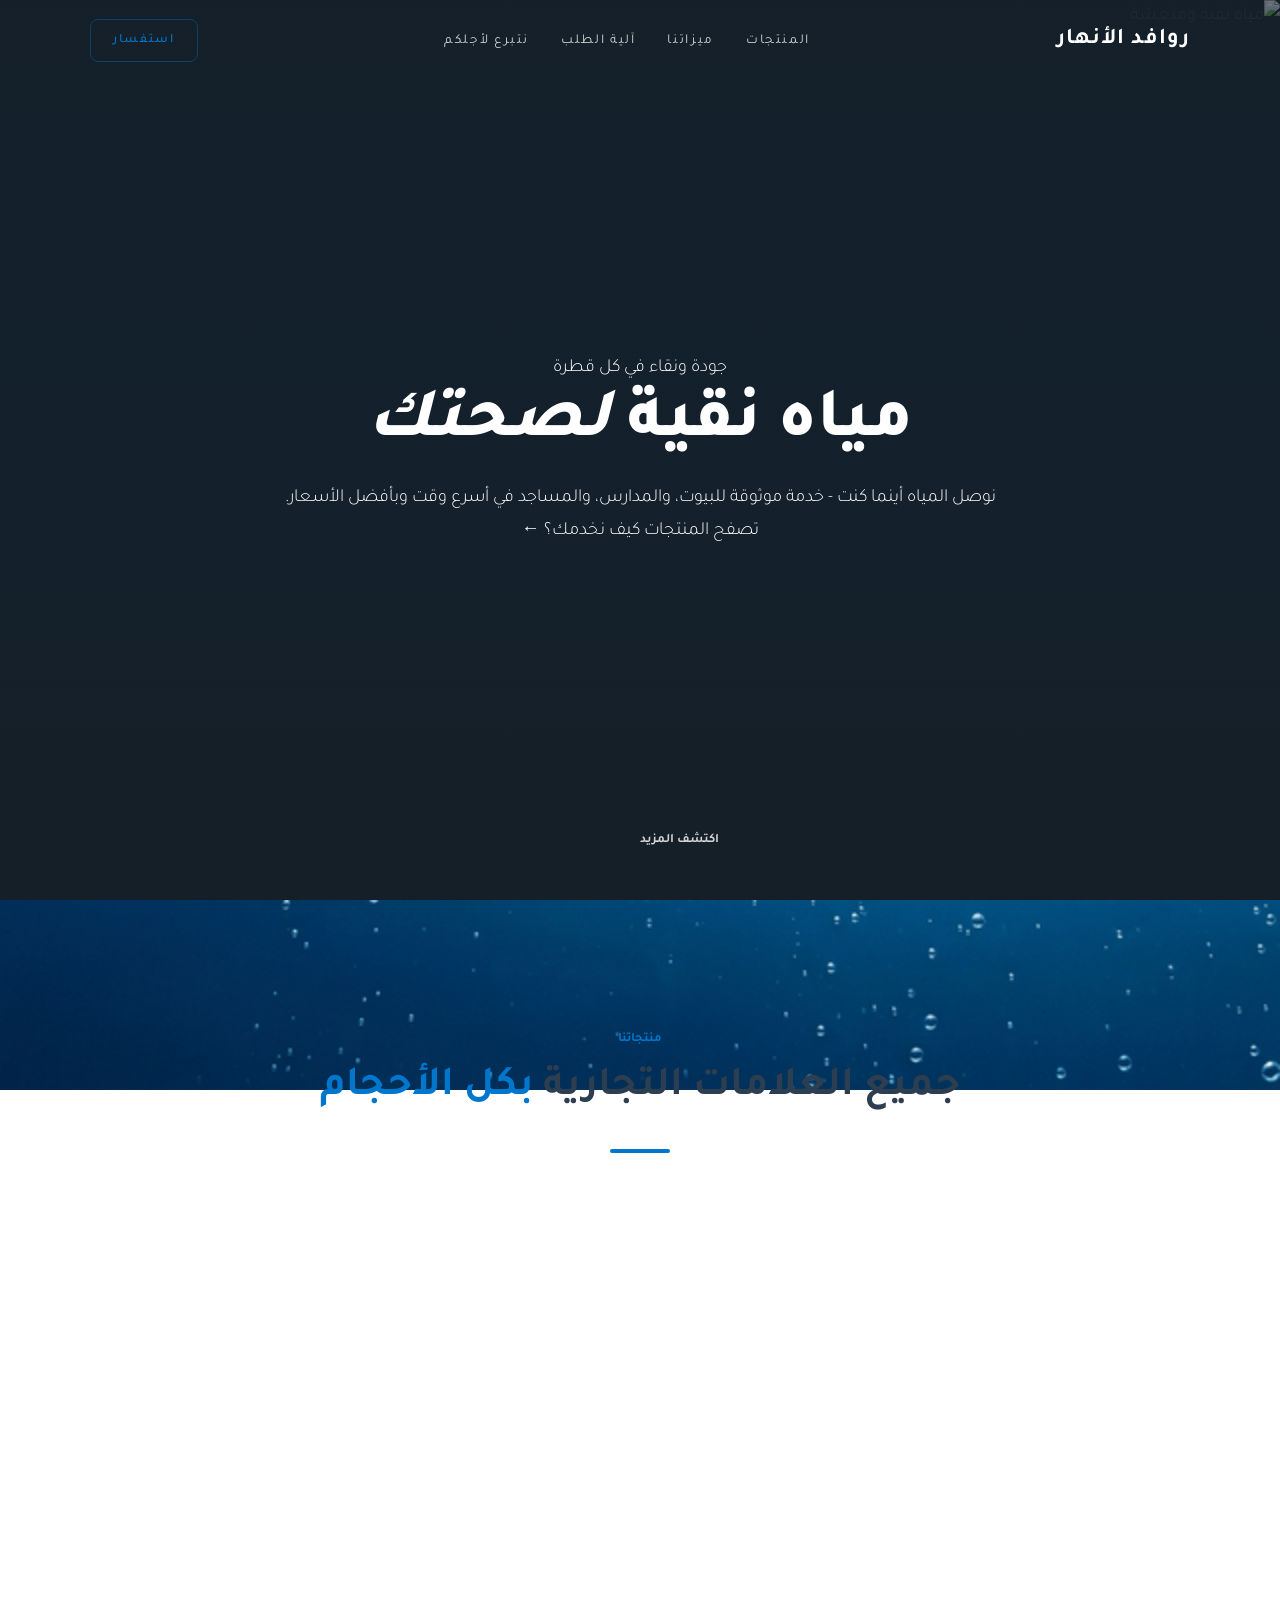
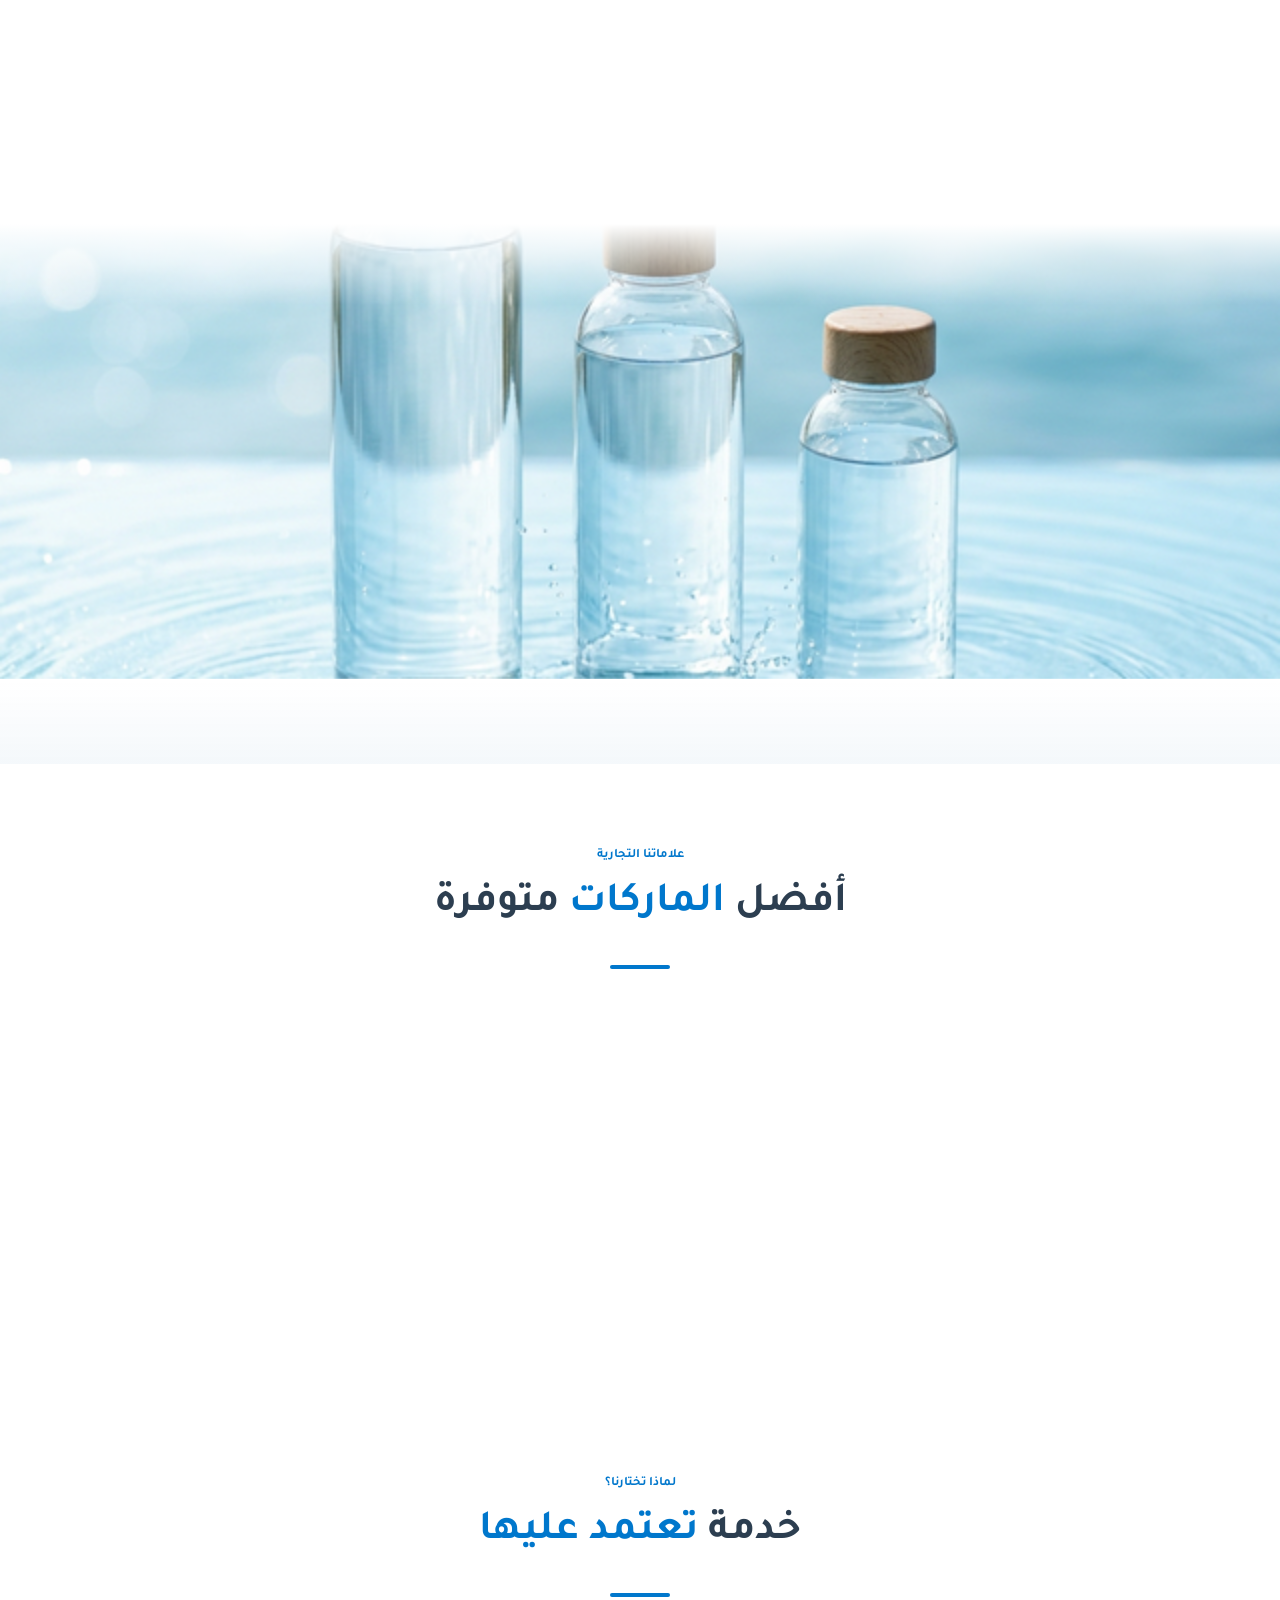
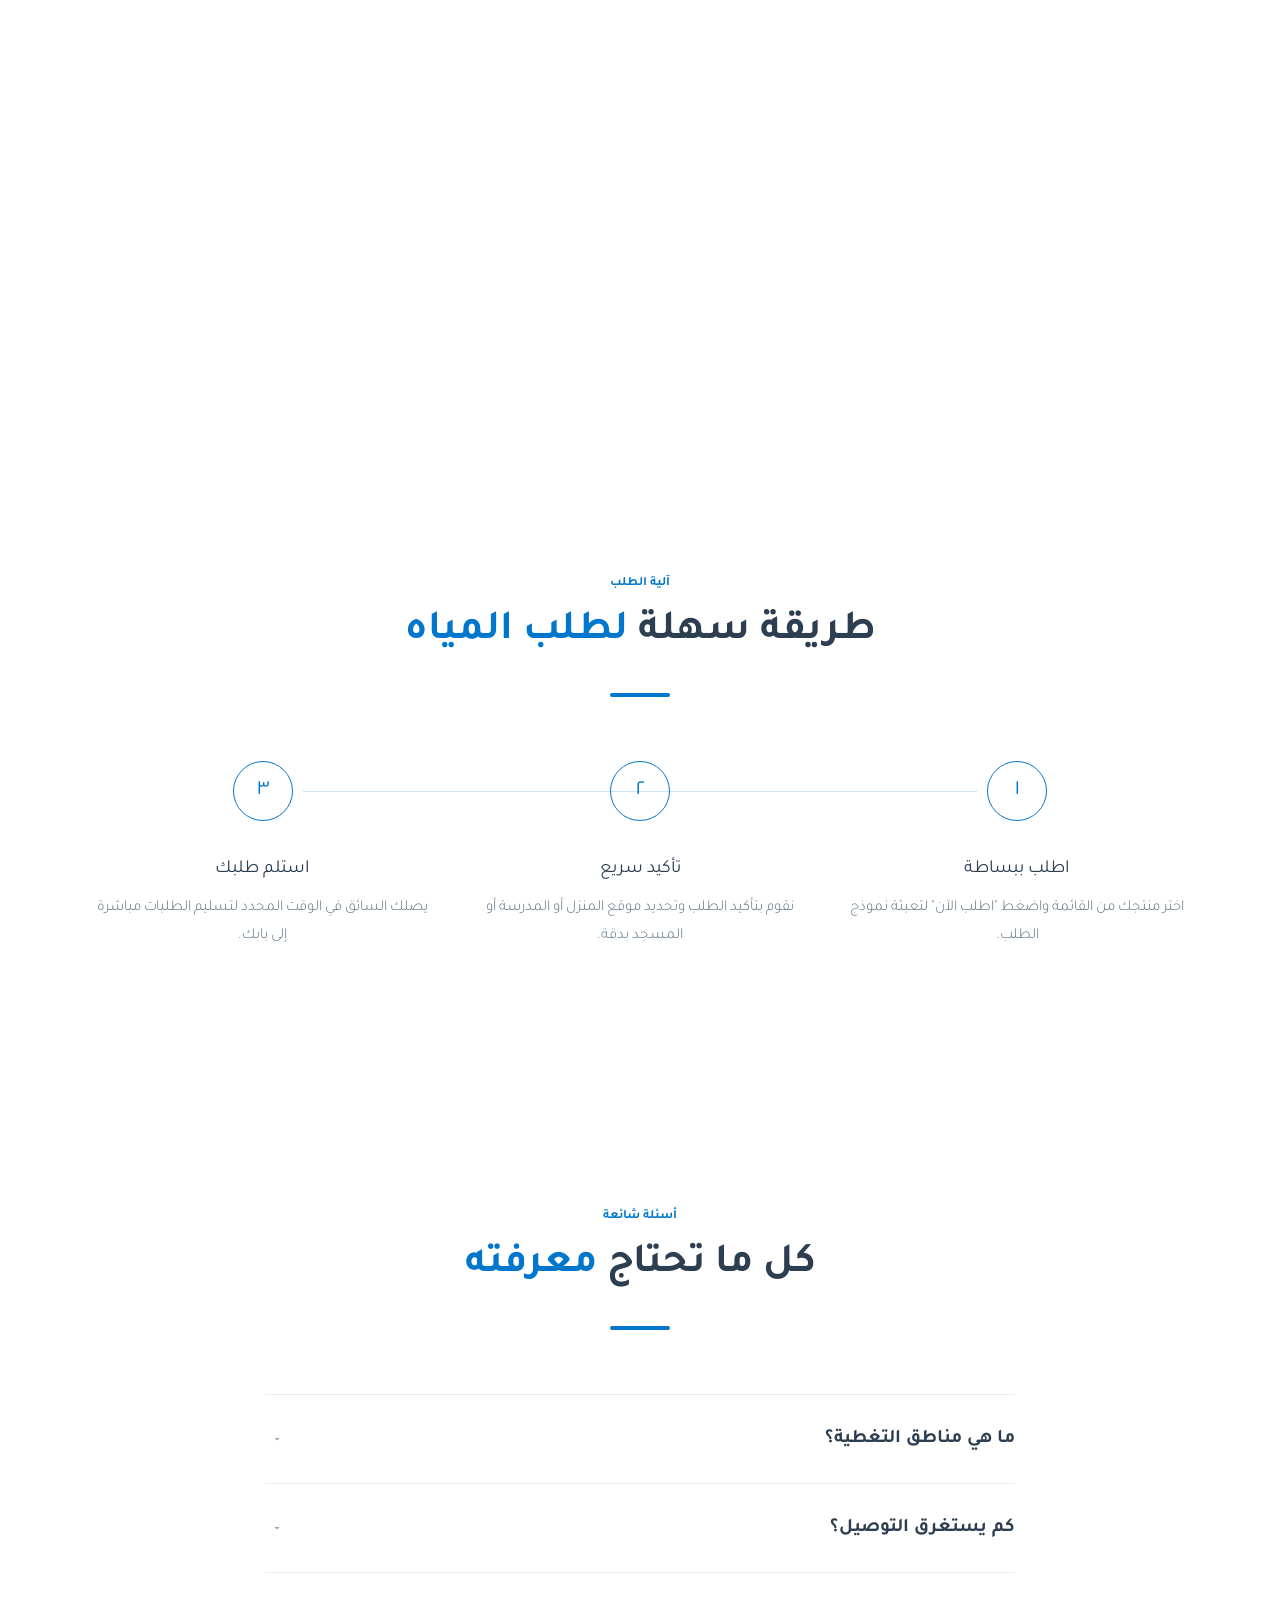
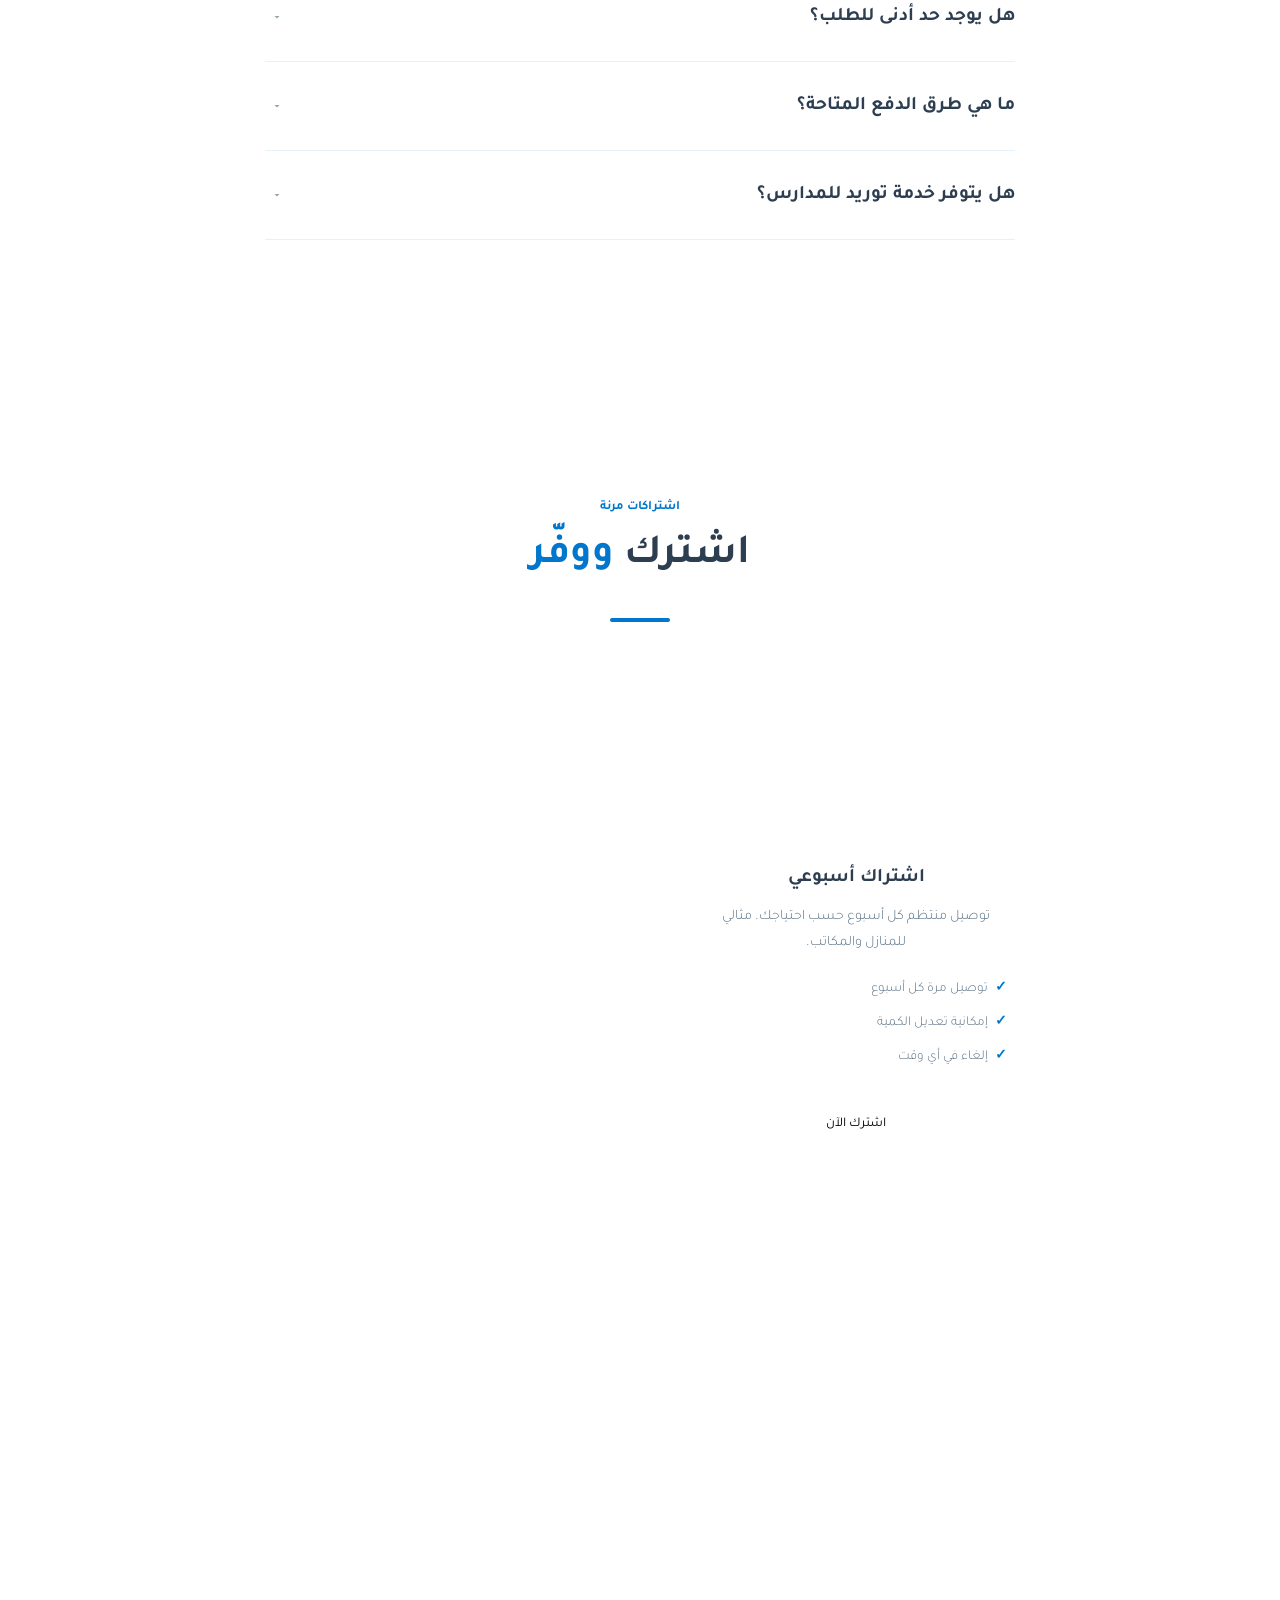
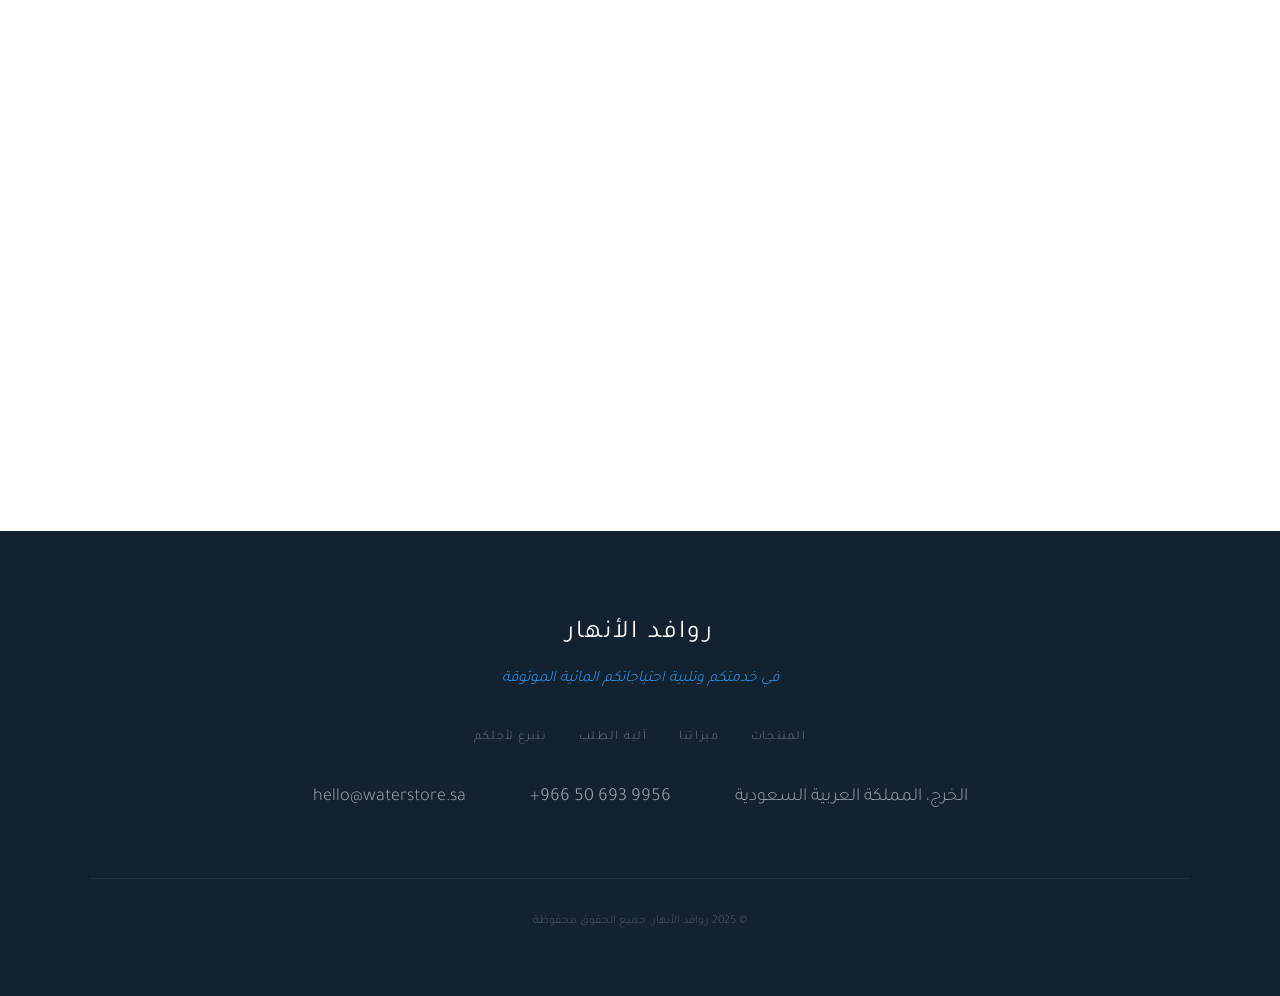
==== commit 2a7d1c1a: "Add separate product detail pages: bottles, jugs, packages" ====
--- a/index.html
+++ b/index.html
@@ -67,7 +67,7 @@
       <div class="gold-line"></div>
 
       <div class="collection-grid">
-        <div class="collection-item reveal" onclick="openProductModal('modal-bottles')">
+        <a href="bottles.html" class="collection-item reveal">
           <span class="collection-tag">تشكيلة واسعة</span>
           <div class="collection-icon">
             <svg viewBox="0 0 24 24" width="40" height="40" fill="none" stroke="var(--clr-gold)" stroke-width="1.5"
@@ -86,9 +86,9 @@
             <span>توفير</span><span class="currency">أسعار بمتناول الجميع</span>
           </div>
           <span class="btn-order">عرض التفاصيل</span>
-        </div>
-
-        <div class="collection-item reveal" onclick="openProductModal('modal-jugs')">
+        </a>
+
+        <a href="jugs.html" class="collection-item reveal">
           <span class="collection-tag">للمنازل والمكاتب</span>
           <div class="collection-icon">
             <svg viewBox="0 0 24 24" width="40" height="40" fill="none" stroke="var(--clr-gold)" stroke-width="1.5"
@@ -107,9 +107,9 @@
             <span>استبدال</span><span class="currency">سريع</span>
           </div>
           <span class="btn-order">عرض التفاصيل</span>
-        </div>
-
-        <div class="collection-item reveal" onclick="openProductModal('modal-mosques')">
+        </a>
+
+        <a href="packages.html" class="collection-item reveal">
           <span class="collection-tag">أجر وثواب</span>
           <div class="collection-icon">
             <svg viewBox="0 0 24 24" width="40" height="40" fill="none" stroke="var(--clr-gold)" stroke-width="1.5"
@@ -127,7 +127,7 @@
             <span>جملة</span><span class="currency">باقات مرنة</span>
           </div>
           <span class="btn-order">عرض الباقات</span>
-        </div>
+        </a>
       </div>
     </div>
   </section>
--- a/style.css
+++ b/style.css
@@ -1562,6 +1562,143 @@
   color: var(--clr-text-muted);
   text-align: center;
   margin-bottom: var(--space-md);
+}
+
+/* ========================================
+   PRODUCT DETAIL PAGES
+   ======================================== */
+.page-hero {
+  padding: 120px 0 var(--space-lg);
+  background: linear-gradient(135deg, #e8f4fd 0%, #f0f7fb 50%, #fafcfe 100%);
+  text-align: center;
+}
+
+.page-hero h1 {
+  font-family: var(--ff-heading);
+  font-size: clamp(1.5rem, 4vw, 2.2rem);
+  font-weight: 700;
+  color: var(--clr-text);
+  margin-bottom: var(--space-xs);
+}
+
+.page-hero-sub {
+  font-family: var(--ff-body);
+  font-size: 1rem;
+  color: var(--clr-text-light);
+  max-width: 500px;
+  margin: 0 auto;
+}
+
+.back-link {
+  display: inline-block;
+  font-family: var(--ff-body);
+  font-size: .85rem;
+  color: var(--clr-gold);
+  text-decoration: none;
+  margin-bottom: var(--space-sm);
+  transition: opacity var(--dur) var(--ease);
+}
+
+.back-link:hover {
+  opacity: .7;
+}
+
+.brands-catalog {
+  display: grid;
+  grid-template-columns: repeat(auto-fill, minmax(280px, 1fr));
+  gap: var(--space-md);
+}
+
+.packages-layout {
+  grid-template-columns: repeat(auto-fill, minmax(300px, 1fr));
+}
+
+.brand-card {
+  background: white;
+  border-radius: var(--radius-md);
+  border: 1px solid rgba(0, 119, 204, 0.08);
+  overflow: hidden;
+  transition: all var(--dur) var(--ease);
+  display: flex;
+  flex-direction: column;
+}
+
+.brand-card:hover {
+  transform: translateY(-4px);
+  box-shadow: 0 12px 40px rgba(0, 119, 204, 0.1);
+  border-color: var(--clr-gold);
+}
+
+.brand-card-header {
+  padding: var(--space-sm) var(--space-md);
+  display: flex;
+  justify-content: space-between;
+  align-items: center;
+  border-bottom: 1px solid rgba(0, 0, 0, 0.05);
+}
+
+.brand-card-header h2 {
+  font-family: var(--ff-heading);
+  font-size: 1.2rem;
+  font-weight: 700;
+  color: var(--clr-text);
+  margin: 0;
+}
+
+.brand-badge {
+  font-family: var(--ff-body);
+  font-size: .7rem;
+  font-weight: 600;
+  padding: .2rem .6rem;
+  border-radius: 20px;
+  background: var(--clr-gold);
+  color: white;
+}
+
+.brand-badge.best {
+  background: linear-gradient(135deg, #d4a012, #f0c040);
+}
+
+.brand-card-body {
+  padding: var(--space-sm) var(--space-md);
+  flex: 1;
+}
+
+.brand-card .btn-order {
+  margin: 0 var(--space-md) var(--space-md);
+}
+
+.highlight-card {
+  border: 2px solid var(--clr-gold);
+  box-shadow: 0 4px 20px rgba(0, 119, 204, 0.08);
+}
+
+.package-description {
+  font-family: var(--ff-body);
+  font-size: .85rem;
+  color: var(--clr-text-light);
+  margin-bottom: var(--space-sm);
+  line-height: 1.7;
+}
+
+a.collection-item {
+  text-decoration: none;
+  color: inherit;
+  display: block;
+}
+
+a.collection-item:hover {
+  transform: translateY(-6px);
+}
+
+@media (max-width: 768px) {
+  .brands-catalog {
+    grid-template-columns: 1fr;
+  }
+
+  .page-hero {
+    padding: 100px 0 var(--space-md);
+  }
 }
 
 /* ========================================
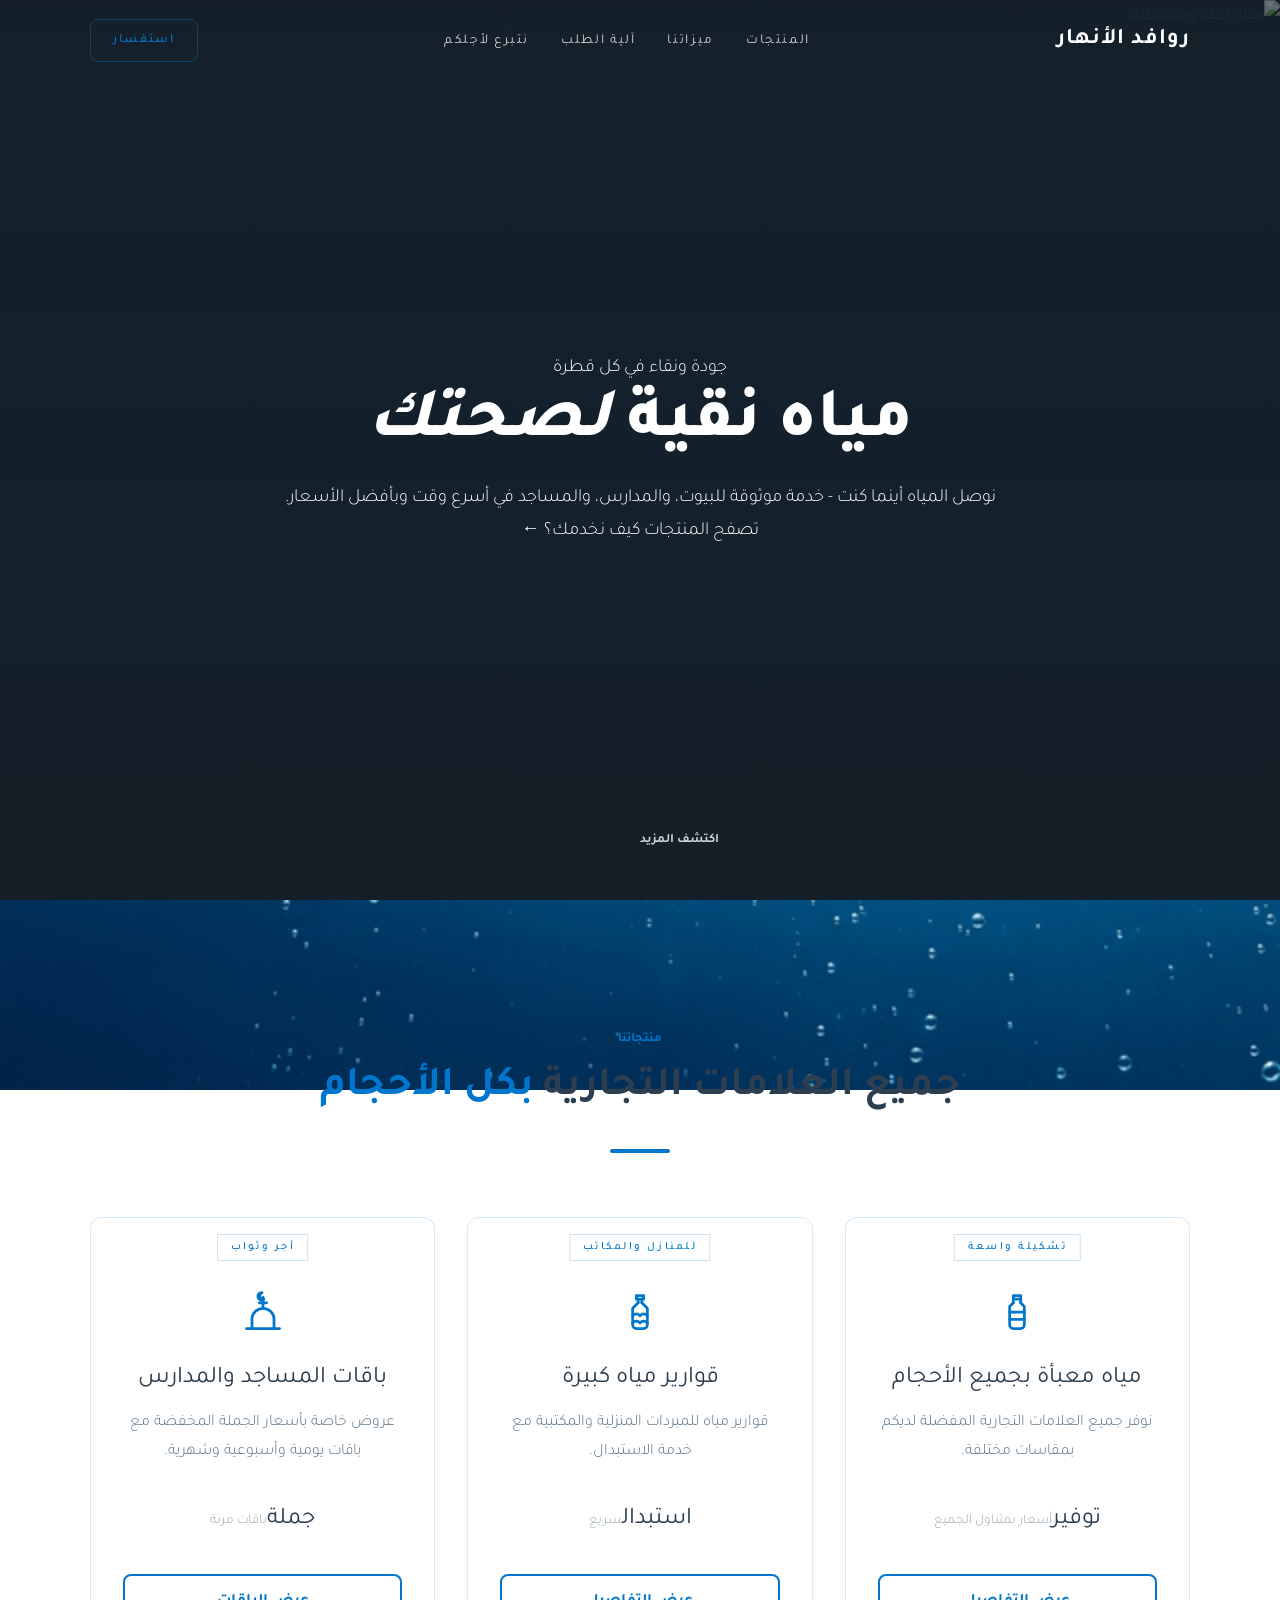
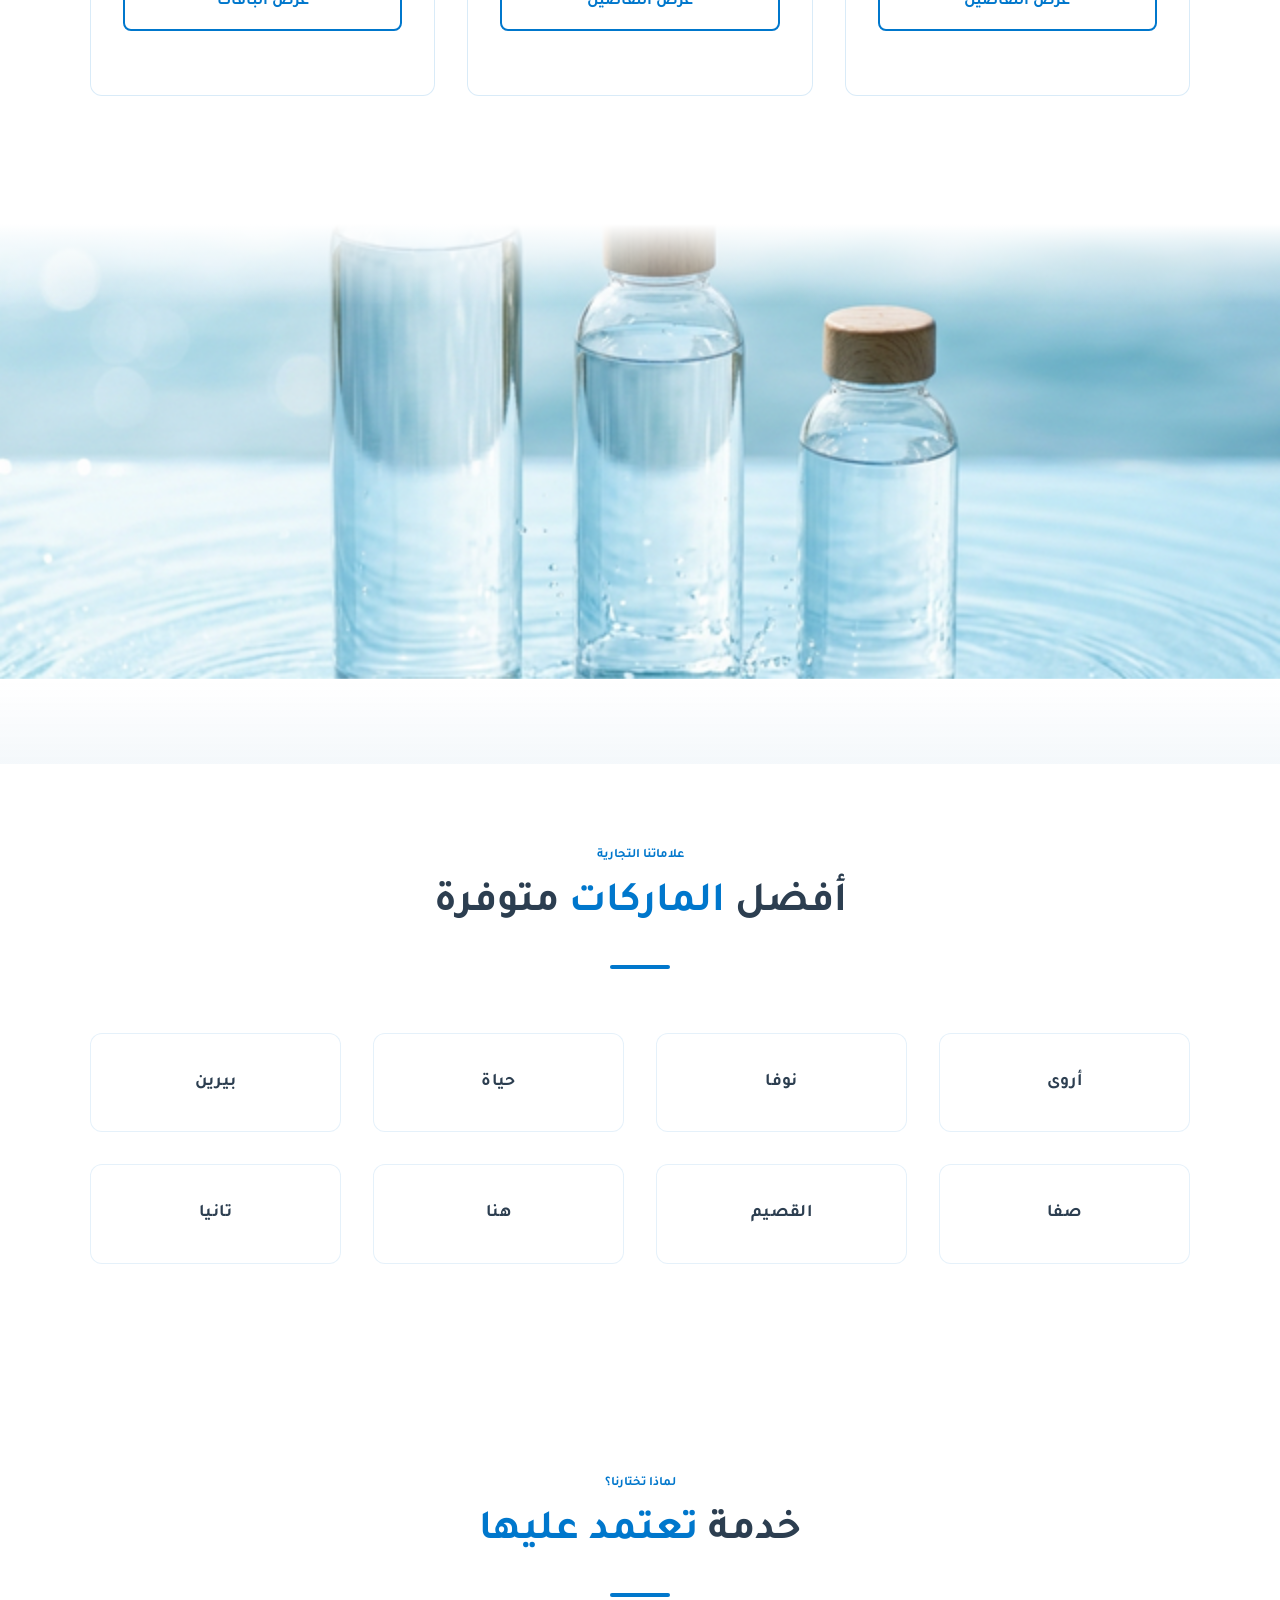
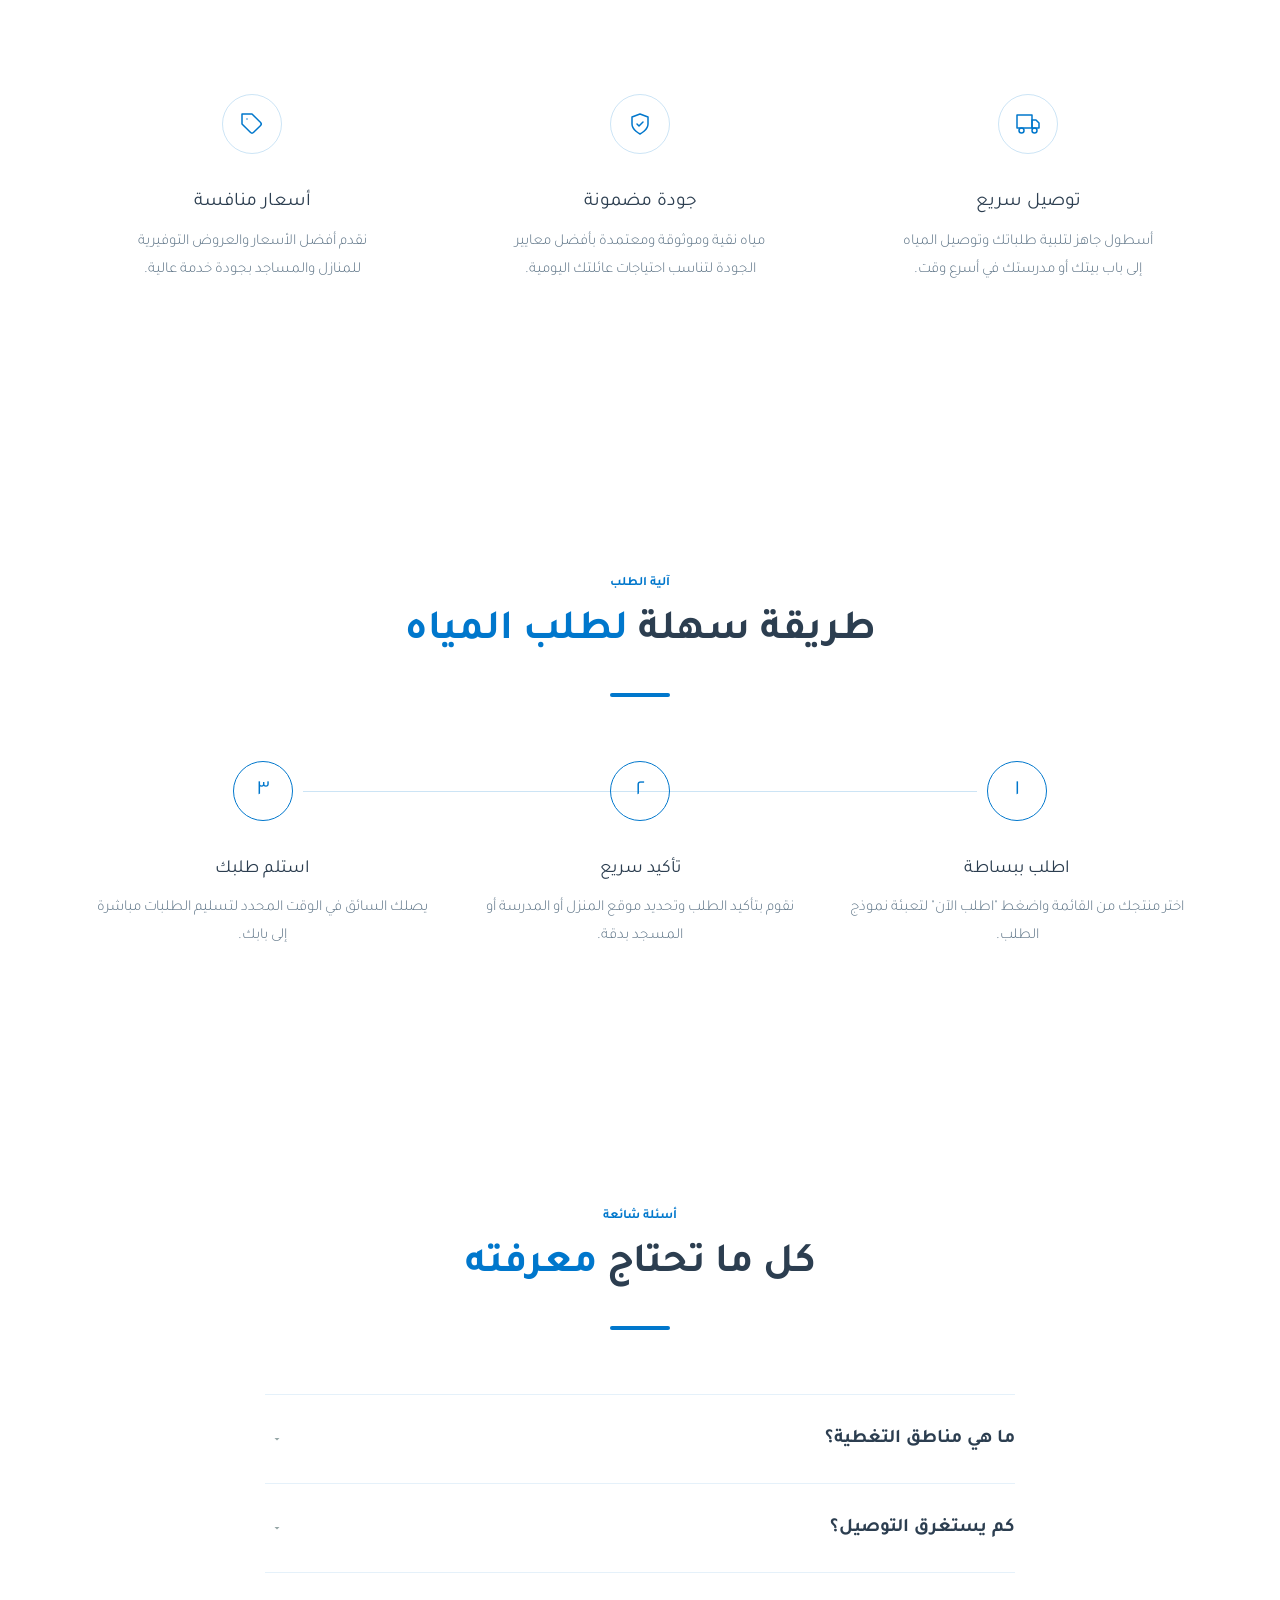
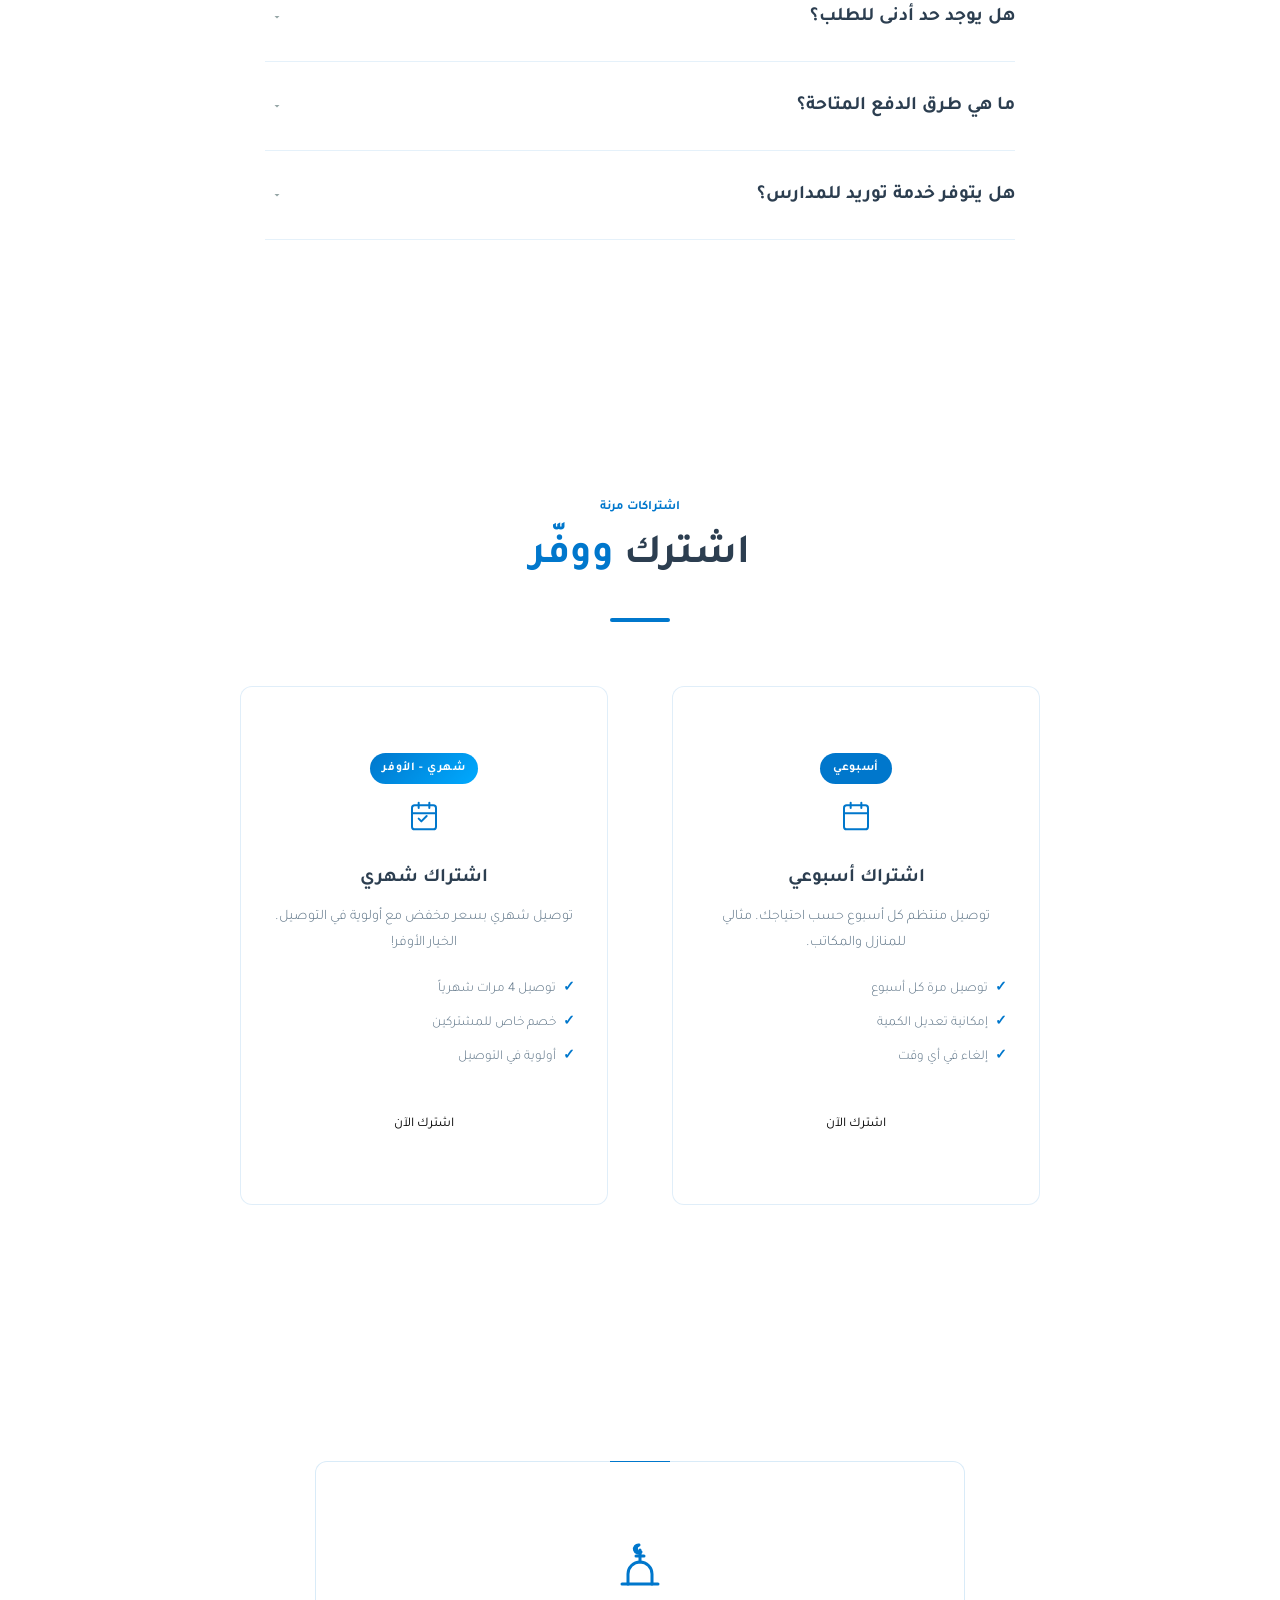
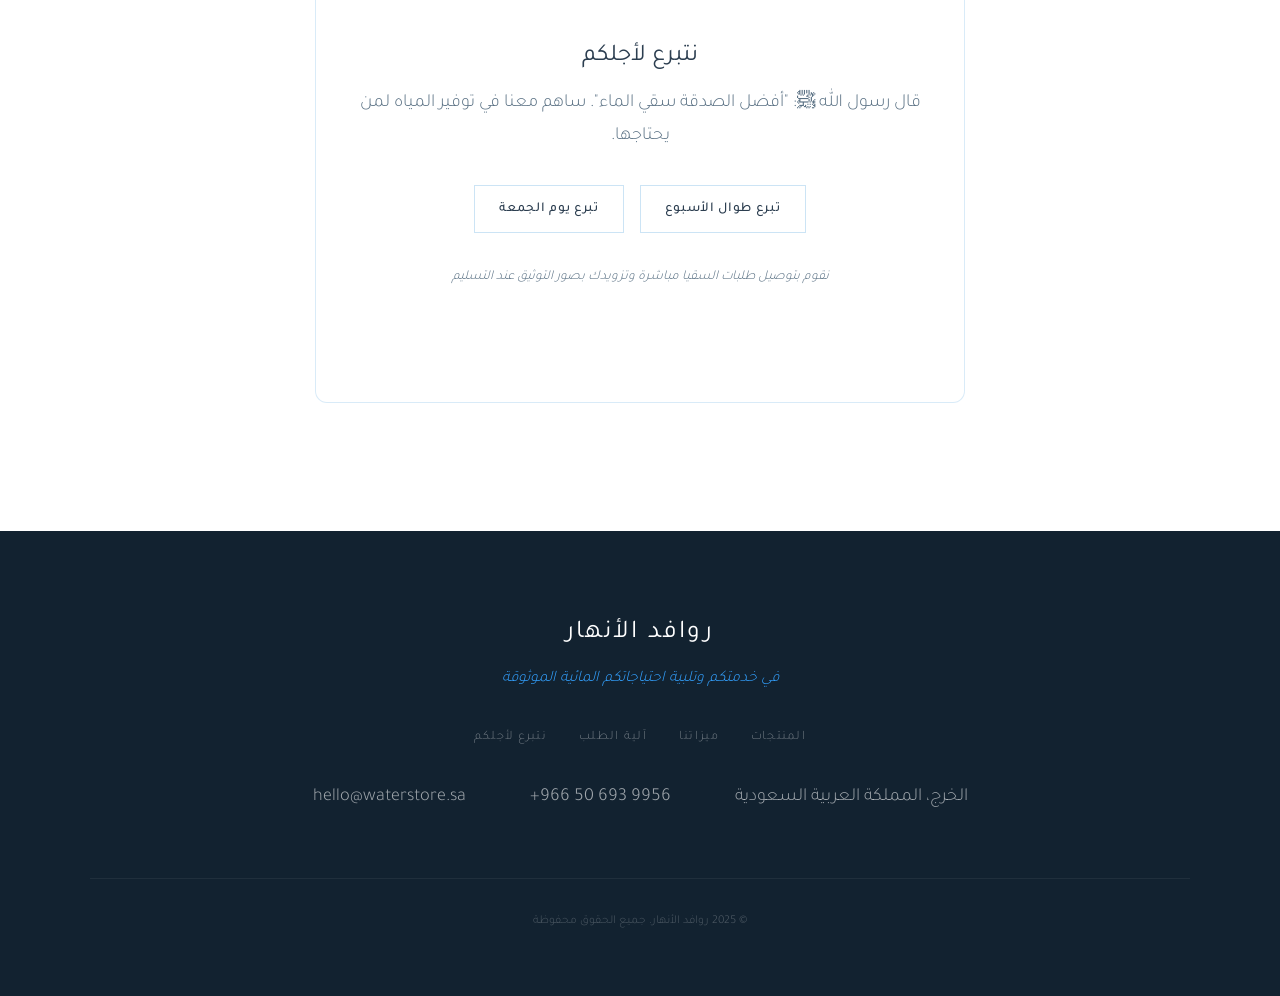
==== commit 9483f2c5: "Add checkout flow and related cleanups" ====
--- a/index.html
+++ b/index.html
@@ -131,149 +131,6 @@
       </div>
     </div>
   </section>
-
-  <!-- ====== PRODUCT DETAIL MODALS ====== -->
-  <div class="product-modal-overlay" id="modal-bottles">
-    <div class="product-modal">
-      <button class="modal-close" onclick="closeProductModal('modal-bottles')">&times;</button>
-      <h2>مياه معبأة بجميع الأحجام</h2>
-      <p class="modal-subtitle">اختر الماركة المفضلة واطلب مباشرة</p>
-      <div class="details-grid">
-        <div class="brand-detail-card">
-          <h4>أروى</h4>
-          <div class="size-row"><span>200 مل</span><span class="size-price">15 ر.س</span></div>
-          <div class="size-row"><span>330 مل</span><span class="size-price">18 ر.س</span></div>
-          <div class="size-row"><span>600 مل</span><span class="size-price">20 ر.س</span></div>
-          <div class="size-row"><span>1.5 لتر</span><span class="size-price">22 ر.س</span></div><button
-            class="btn-order-sm" onclick="openOrder('أروى')">اطلب</button>
-        </div>
-        <div class="brand-detail-card">
-          <h4>نوفا</h4>
-          <div class="size-row"><span>200 مل</span><span class="size-price">12 ر.س</span></div>
-          <div class="size-row"><span>330 مل</span><span class="size-price">15 ر.س</span></div>
-          <div class="size-row"><span>600 مل</span><span class="size-price">17 ر.س</span></div>
-          <div class="size-row"><span>1.5 لتر</span><span class="size-price">20 ر.س</span></div><button
-            class="btn-order-sm" onclick="openOrder('نوفا')">اطلب</button>
-        </div>
-        <div class="brand-detail-card">
-          <h4>حياة</h4>
-          <div class="size-row"><span>200 مل</span><span class="size-price">14 ر.س</span></div>
-          <div class="size-row"><span>330 مل</span><span class="size-price">16 ر.س</span></div>
-          <div class="size-row"><span>600 مل</span><span class="size-price">19 ر.س</span></div>
-          <div class="size-row"><span>1.5 لتر</span><span class="size-price">21 ر.س</span></div><button
-            class="btn-order-sm" onclick="openOrder('حياة')">اطلب</button>
-        </div>
-        <div class="brand-detail-card">
-          <h4>بيرين</h4>
-          <div class="size-row"><span>200 مل</span><span class="size-price">13 ر.س</span></div>
-          <div class="size-row"><span>330 مل</span><span class="size-price">15 ر.س</span></div>
-          <div class="size-row"><span>600 مل</span><span class="size-price">18 ر.س</span></div>
-          <div class="size-row"><span>1.5 لتر</span><span class="size-price">20 ر.س</span></div><button
-            class="btn-order-sm" onclick="openOrder('بيرين')">اطلب</button>
-        </div>
-        <div class="brand-detail-card">
-          <h4>صفا</h4>
-          <div class="size-row"><span>200 مل</span><span class="size-price">11 ر.س</span></div>
-          <div class="size-row"><span>330 مل</span><span class="size-price">14 ر.س</span></div>
-          <div class="size-row"><span>600 مل</span><span class="size-price">16 ر.س</span></div>
-          <div class="size-row"><span>1.5 لتر</span><span class="size-price">19 ر.س</span></div><button
-            class="btn-order-sm" onclick="openOrder('صفا')">اطلب</button>
-        </div>
-        <div class="brand-detail-card">
-          <h4>القصيم</h4>
-          <div class="size-row"><span>200 مل</span><span class="size-price">10 ر.س</span></div>
-          <div class="size-row"><span>330 مل</span><span class="size-price">13 ر.س</span></div>
-          <div class="size-row"><span>600 مل</span><span class="size-price">15 ر.س</span></div>
-          <div class="size-row"><span>1.5 لتر</span><span class="size-price">18 ر.س</span></div><button
-            class="btn-order-sm" onclick="openOrder('القصيم')">اطلب</button>
-        </div>
-        <div class="brand-detail-card">
-          <h4>هنا</h4>
-          <div class="size-row"><span>200 مل</span><span class="size-price">11 ر.س</span></div>
-          <div class="size-row"><span>330 مل</span><span class="size-price">14 ر.س</span></div>
-          <div class="size-row"><span>600 مل</span><span class="size-price">16 ر.س</span></div>
-          <div class="size-row"><span>1.5 لتر</span><span class="size-price">19 ر.س</span></div><button
-            class="btn-order-sm" onclick="openOrder('هنا')">اطلب</button>
-        </div>
-        <div class="brand-detail-card">
-          <h4>تانيا</h4>
-          <div class="size-row"><span>200 مل</span><span class="size-price">12 ر.س</span></div>
-          <div class="size-row"><span>330 مل</span><span class="size-price">14 ر.س</span></div>
-          <div class="size-row"><span>600 مل</span><span class="size-price">17 ر.س</span></div>
-          <div class="size-row"><span>1.5 لتر</span><span class="size-price">20 ر.س</span></div><button
-            class="btn-order-sm" onclick="openOrder('تانيا')">اطلب</button>
-        </div>
-      </div>
-    </div>
-  </div>
-
-  <div class="product-modal-overlay" id="modal-jugs">
-    <div class="product-modal">
-      <button class="modal-close" onclick="closeProductModal('modal-jugs')">&times;</button>
-      <h2>قوارير مياه كبيرة</h2>
-      <p class="modal-subtitle">قوارير 5 جالون للمبردات مع خدمة الاستبدال</p>
-      <div class="details-grid">
-        <div class="brand-detail-card">
-          <h4>نوفا</h4>
-          <div class="size-row"><span>5 جالون</span><span class="size-price">8 ر.س</span></div>
-          <div class="size-row"><span>استبدال</span><span class="size-price">مجاناً</span></div><button
-            class="btn-order-sm" onclick="openOrder('قوارير نوفا')">اطلب</button>
-        </div>
-        <div class="brand-detail-card">
-          <h4>القصيم</h4>
-          <div class="size-row"><span>5 جالون</span><span class="size-price">7 ر.س</span></div>
-          <div class="size-row"><span>استبدال</span><span class="size-price">مجاناً</span></div><button
-            class="btn-order-sm" onclick="openOrder('قوارير القصيم')">اطلب</button>
-        </div>
-        <div class="brand-detail-card">
-          <h4>هنا</h4>
-          <div class="size-row"><span>5 جالون</span><span class="size-price">7 ر.س</span></div>
-          <div class="size-row"><span>استبدال</span><span class="size-price">مجاناً</span></div><button
-            class="btn-order-sm" onclick="openOrder('قوارير هنا')">اطلب</button>
-        </div>
-        <div class="brand-detail-card">
-          <h4>تانيا</h4>
-          <div class="size-row"><span>5 جالون</span><span class="size-price">8 ر.س</span></div>
-          <div class="size-row"><span>استبدال</span><span class="size-price">مجاناً</span></div><button
-            class="btn-order-sm" onclick="openOrder('قوارير تانيا')">اطلب</button>
-        </div>
-      </div>
-    </div>
-  </div>
-
-  <div class="product-modal-overlay" id="modal-mosques">
-    <div class="product-modal">
-      <button class="modal-close" onclick="closeProductModal('modal-mosques')">&times;</button>
-      <h2>باقات المساجد والمدارس</h2>
-      <p class="modal-subtitle">عروض خاصة بأسعار الجملة المخفضة</p>
-      <div class="details-grid">
-        <div class="brand-detail-card package-card">
-          <div class="sub-badge">يومي</div>
-          <h4>باقة يومية</h4>
-          <p class="package-desc">توصيل يومي للمساجد والمدارس</p>
-          <div class="size-row"><span>25 كرتون يومياً</span><span class="size-price">تواصل للسعر</span></div><button
-            class="btn-order-sm" onclick="openOrder('باقة يومية - مساجد ومدارس')">اشترك</button>
-        </div>
-        <div class="brand-detail-card package-card">
-          <div class="sub-badge">أسبوعي</div>
-          <h4>باقة أسبوعية</h4>
-          <p class="package-desc">توصيل مرة كل أسبوع بأسعار مخفضة</p>
-          <div class="size-row"><span>إمكانية تعديل الكمية</span><span class="size-price">خصم 10%</span></div>
-          <div class="size-row"><span>إلغاء في أي وقت</span><span class="size-price">✓</span></div><button
-            class="btn-order-sm" onclick="openOrder('باقة أسبوعية - مساجد ومدارس')">اشترك</button>
-        </div>
-        <div class="brand-detail-card package-card">
-          <div class="sub-badge best">شهري - الأوفر</div>
-          <h4>باقة شهرية</h4>
-          <p class="package-desc">4 توصيلات شهرياً مع أولوية وخصم خاص</p>
-          <div class="size-row"><span>خصم خاص للمشتركين</span><span class="size-price">خصم 20%</span></div>
-          <div class="size-row"><span>أولوية في التوصيل</span><span class="size-price">✓</span></div>
-          <div class="size-row"><span>توثيق بالصور</span><span class="size-price">✓</span></div><button
-            class="btn-order-sm" onclick="openOrder('باقة شهرية - مساجد ومدارس')">اشترك</button>
-        </div>
-      </div>
-    </div>
-  </div>
 
   <!-- ====== PRODUCT SHOWCASE IMAGE ====== -->
   <div class="product-showcase reveal">
--- a/style.css
+++ b/style.css
@@ -1701,116 +1701,40 @@
   }
 }
 
+.brand-card-img {
+  width: 100%;
+  height: 140px;
+  background: #f8fbfe;
+  display: flex;
+  align-items: center;
+  justify-content: center;
+  overflow: hidden;
+  border-bottom: 1px solid rgba(0, 0, 0, 0.03);
+}
+
+.brand-card-img img {
+  max-width: 100%;
+  max-height: 100%;
+  object-fit: contain;
+  transition: transform var(--dur) var(--ease);
+  padding: var(--space-sm);
+}
+
+.brand-card:hover .brand-card-img img {
+  transform: scale(1.08);
+}
+
+
+
 /* ========================================
-   PRODUCT DETAIL MODALS
+   SHARED PRODUCT PAGE STYLES
    ======================================== */
-.product-modal-overlay {
-  display: none;
-  position: fixed;
-  inset: 0;
-  background: rgba(0, 20, 40, 0.7);
-  backdrop-filter: blur(6px);
-  -webkit-backdrop-filter: blur(6px);
-  z-index: 10000;
-  align-items: center;
-  justify-content: center;
-  padding: var(--space-md);
-}
-
-.product-modal-overlay.active {
-  display: flex;
-}
-
-.product-modal {
-  background: var(--clr-bg);
-  border-radius: var(--radius-md);
-  max-width: 900px;
-  width: 100%;
-  max-height: 90vh;
-  overflow-y: auto;
-  padding: var(--space-lg);
-  position: relative;
-  animation: modalFadeIn .3s var(--ease);
-}
-
-@keyframes modalFadeIn {
-  from {
-    opacity: 0;
-    transform: scale(0.95) translateY(10px);
-  }
-
-  to {
-    opacity: 1;
-    transform: scale(1) translateY(0);
-  }
-}
-
-.product-modal .modal-close {
-  position: absolute;
-  top: var(--space-sm);
-  left: var(--space-sm);
-  background: none;
-  border: none;
-  font-size: 1.8rem;
-  color: var(--clr-text-muted);
-  cursor: pointer;
-  width: 36px;
-  height: 36px;
-  display: flex;
-  align-items: center;
-  justify-content: center;
-  border-radius: 50%;
-  transition: all var(--dur) var(--ease);
-}
-
-.product-modal .modal-close:hover {
-  background: rgba(0, 0, 0, 0.05);
-  color: var(--clr-text);
-}
-
-.product-modal h2 {
-  font-family: var(--ff-heading);
-  font-size: 1.5rem;
-  font-weight: 700;
-  color: var(--clr-text);
-  text-align: center;
-  margin-bottom: var(--space-xs);
-}
-
-.product-modal .modal-subtitle {
-  font-family: var(--ff-body);
-  font-size: .9rem;
-  color: var(--clr-text-light);
-  text-align: center;
-  margin-bottom: var(--space-md);
-}
-
-.collection-item[onclick] {
-  cursor: pointer;
-}
-
-@media (max-width: 768px) {
-  .product-modal-overlay {
-    padding: var(--space-sm);
-  }
-
-  .product-modal {
-    padding: var(--space-md);
-    max-height: 95vh;
-  }
-
-  .details-grid {
-    grid-template-columns: 1fr !important;
-  }
-}
-
-
-
 .details-grid {
   display: grid;
   grid-template-columns: repeat(auto-fill, minmax(200px, 1fr));
   gap: var(--space-sm);
 }
+
 
 .brand-detail-card {
   background: rgba(255, 255, 255, 0.8);
@@ -2164,4 +2088,1026 @@
 /* Flip directional icons for RTL */
 [dir="rtl"] .icon-flip {
   transform: scaleX(-1);
+}
+
+/* ========================================
+   CART AND SELECTION STYLES
+   ======================================== */
+.selectable-row {
+  cursor: pointer;
+  display: flex;
+  justify-content: space-between;
+  align-items: center;
+  padding: var(--space-xs) 0;
+  border-bottom: 1px dashed rgba(0, 0, 0, 0.05);
+  transition: background var(--dur);
+}
+
+.selectable-row:hover {
+  background: rgba(0, 119, 204, 0.02);
+}
+
+.checkbox-wrapper {
+  display: flex;
+  align-items: center;
+  gap: 10px;
+}
+
+.product-checkbox {
+  width: 18px;
+  height: 18px;
+  cursor: pointer;
+  accent-color: var(--clr-gold);
+}
+
+/* Floating Cart */
+.floating-cart {
+  position: fixed;
+  bottom: 30px;
+  right: 30px;
+  background: var(--clr-gold);
+  color: white;
+  width: 60px;
+  height: 60px;
+  border-radius: 50%;
+  display: flex;
+  align-items: center;
+  justify-content: center;
+  box-shadow: 0 4px 20px rgba(212, 160, 18, 0.4);
+  cursor: pointer;
+  z-index: 9999;
+  transition: transform var(--dur) var(--ease);
+}
+
+.floating-cart:hover {
+  transform: scale(1.1);
+}
+
+.cart-badge {
+  position: absolute;
+  top: -5px;
+  right: -5px;
+  background: red;
+  color: white;
+  font-size: 12px;
+  font-weight: bold;
+  width: 22px;
+  height: 22px;
+  border-radius: 50%;
+  display: flex;
+  align-items: center;
+  justify-content: center;
+}
+
+/* Cart Modal */
+.cart-modal-overlay {
+  display: none;
+  position: fixed;
+  inset: 0;
+  background: rgba(0, 20, 40, 0.7);
+  backdrop-filter: blur(6px);
+  -webkit-backdrop-filter: blur(6px);
+  z-index: 10000;
+  align-items: center;
+  justify-content: center;
+  padding: var(--space-md);
+}
+
+.cart-modal-overlay.active {
+  display: flex;
+}
+
+.cart-modal {
+  background: var(--clr-bg);
+  border-radius: var(--radius-md);
+  max-width: 600px;
+  width: 100%;
+  max-height: 90vh;
+  overflow-y: auto;
+  padding: var(--space-lg);
+  position: relative;
+  animation: modalFadeIn .3s var(--ease);
+}
+
+.cart-item {
+  display: flex;
+  justify-content: space-between;
+  align-items: center;
+  padding: var(--space-sm) 0;
+  border-bottom: 1px solid rgba(0, 0, 0, 0.05);
+}
+
+.cart-item-details {
+  flex: 1;
+}
+
+.cart-item-title {
+  font-weight: 600;
+  font-size: 1rem;
+}
+
+.cart-item-price {
+  color: var(--clr-text-light);
+  font-size: 0.9rem;
+}
+
+.cart-item-actions {
+  display: flex;
+  align-items: center;
+  gap: 10px;
+}
+
+.cart-total-container {
+  display: flex;
+  justify-content: space-between;
+  align-items: center;
+  margin-top: var(--space-md);
+  padding-top: var(--space-md);
+  border-top: 2px solid rgba(0, 0, 0, 0.1);
+}
+
+.cart-total {
+  font-size: 1.2rem;
+  font-weight: 700;
+}
+
+.empty-cart-msg {
+  text-align: center;
+  color: var(--clr-text-light);
+  padding: var(--space-lg) 0;
+}
+
+.btn-remove-item {
+  background: rgba(255, 0, 0, 0.1);
+  color: red;
+  border: none;
+  padding: 5px 10px;
+  border-radius: 4px;
+  cursor: pointer;
+  font-family: var(--ff-body);
+}
+
+.btn-add-to-cart-selected {
+  width: calc(100% - 2 * var(--space-md));
+  margin: 0 var(--space-md) var(--space-md);
+  background: var(--clr-text);
+  color: white;
+  border: none;
+  border-radius: var(--radius-sm);
+  padding: var(--space-sm) var(--space-md);
+  font-family: var(--ff-body);
+  font-size: 1rem;
+  font-weight: 600;
+  cursor: pointer;
+  transition: all var(--dur) var(--ease);
+}
+
+.btn-add-to-cart-selected:hover {
+  background: var(--clr-gold);
+}
+
+/* =========================================
+   VOGACLOSET STYLE PRODUCT PAGE & CATALOG
+   ========================================= */
+
+/* Clean Minimal Catalog Cards */
+.catalog-link {
+  display: block;
+  text-decoration: none;
+  color: inherit;
+  transition: transform 0.3s ease;
+}
+
+.catalog-link:hover {
+  transform: translateY(-5px);
+}
+
+.brand-card.clean-card {
+  border: 1px solid var(--color-border);
+  border-radius: 4px;
+  /* Sharper edges for fashion feel */
+  overflow: hidden;
+  background: #fff;
+  padding: 0;
+  text-align: right;
+  box-shadow: none;
+  cursor: pointer;
+}
+
+.brand-card.clean-card:hover {
+  box-shadow: 0 5px 15px rgba(0, 0, 0, 0.05);
+  /* very subtle shadow */
+}
+
+.brand-card.clean-card .brand-card-img {
+  height: 250px;
+  background: #f8f8f8;
+  position: relative;
+  padding: 20px;
+  display: flex;
+  align-items: center;
+  justify-content: center;
+}
+
+.brand-card.clean-card .brand-card-img img {
+  height: 100%;
+  width: auto;
+  object-fit: contain;
+  mix-blend-mode: multiply;
+  /* Better blend with bg */
+}
+
+.brand-card.clean-card .brand-card-body {
+  padding: 15px;
+  border-top: none;
+  background: #fff;
+}
+
+.brand-card.clean-card .brand-title {
+  font-size: 1.1rem;
+  font-weight: 700;
+  margin: 0 0 5px 0;
+  color: var(--color-dark);
+}
+
+.brand-card.clean-card .brand-desc {
+  font-size: 0.9rem;
+  color: var(--color-gray);
+  margin: 0 0 10px 0;
+  white-space: nowrap;
+  overflow: hidden;
+  text-overflow: ellipsis;
+}
+
+.brand-card.clean-card .brand-price-start {
+  font-size: 1rem;
+  font-weight: 700;
+  color: #e50000;
+  /* VogaCloset uses bold red for prices/discounts */
+}
+
+.discount-badge {
+  position: absolute;
+  bottom: 10px;
+  left: 10px;
+  background: #e50000;
+  color: white;
+  padding: 3px 8px;
+  font-size: 0.8rem;
+  font-weight: bold;
+  border-radius: 2px;
+}
+
+/* Product Detail Page Split Layout */
+.product-detail-page {
+  background: #fff;
+  /* White background usually better for fashion E-commerce */
+}
+
+.breadcrumb {
+  padding: 20px 0;
+  font-size: 0.9rem;
+  color: var(--color-gray);
+  border-bottom: 1px solid var(--color-border);
+  margin-bottom: 20px;
+}
+
+.breadcrumb a {
+  color: var(--color-gray);
+  text-decoration: none;
+}
+
+.breadcrumb a:hover {
+  color: var(--color-dark);
+}
+
+.product-detail-grid {
+  display: grid;
+  grid-template-columns: 1fr 1fr;
+  gap: 40px;
+  align-items: flex-start;
+}
+
+@media (max-width: 768px) {
+  .product-detail-grid {
+    grid-template-columns: 1fr;
+  }
+}
+
+.product-image-container {
+  background: #fbfbfb;
+  border: none;
+  border-radius: 4px;
+  padding: 40px;
+  display: flex;
+  justify-content: center;
+  align-items: center;
+  min-height: 500px;
+  position: sticky;
+  top: 100px;
+  /* Sticky image on scroll */
+}
+
+.product-image-container img {
+  max-width: 100%;
+  max-height: 500px;
+  object-fit: contain;
+  mix-blend-mode: multiply;
+}
+
+.product-info-container {
+  padding-top: 20px;
+}
+
+.detail-title {
+  font-size: 2rem;
+  font-weight: 700;
+  margin-bottom: 10px;
+  color: var(--color-dark);
+}
+
+.detail-subtitle {
+  font-size: 1.1rem;
+  color: var(--color-gray);
+  margin-bottom: 20px;
+}
+
+.detail-price-box {
+  margin-bottom: 30px;
+  border-bottom: 1px solid var(--color-border);
+  padding-bottom: 20px;
+}
+
+.detail-price {
+  font-size: 1.8rem;
+  font-weight: 700;
+  color: #e50000;
+  /* Voga closet accent */
+  display: block;
+  margin-bottom: 5px;
+}
+
+.tax-info {
+  font-size: 0.85rem;
+  color: #888;
+}
+
+/* Custom Dropdown for Sizes */
+.size-selector-group {
+  margin-bottom: 25px;
+}
+
+.size-label {
+  display: block;
+  margin-bottom: 10px;
+  font-weight: 600;
+  color: var(--color-dark);
+}
+
+.size-label .required {
+  color: #e50000;
+}
+
+.custom-select-wrapper {
+  position: relative;
+  width: 100%;
+}
+
+.custom-select {
+  appearance: none;
+  background: #fff;
+  border: 1px solid var(--color-border);
+  padding: 12px 15px;
+  border-radius: 4px;
+  font-size: 1rem;
+  width: 100%;
+  font-family: inherit;
+  cursor: pointer;
+  outline: none;
+  transition: border-color 0.3s;
+}
+
+.custom-select:focus {
+  border-color: var(--clr-gold);
+}
+
+.custom-select-wrapper::after {
+  content: "▼";
+  position: absolute;
+  left: 15px;
+  /* left for RTL */
+  top: 50%;
+  transform: translateY(-50%);
+  font-size: 0.8rem;
+  color: var(--color-gray);
+  pointer-events: none;
+}
+
+/* Quantity and Add to Cart */
+.add-to-cart-group {
+  display: flex;
+  gap: 15px;
+  margin-bottom: 30px;
+}
+
+.detail-qty {
+  flex: 0 0 120px;
+  height: 50px;
+  display: flex;
+  border: 1px solid var(--color-border);
+  border-radius: 4px;
+  overflow: hidden;
+}
+
+.detail-qty input {
+  width: 100%;
+  text-align: center;
+  border: none;
+  font-size: 1.1rem;
+  font-weight: bold;
+  -moz-appearance: textfield;
+}
+
+.detail-qty input::-webkit-outer-spin-button,
+.detail-qty input::-webkit-inner-spin-button {
+  -webkit-appearance: none;
+  margin: 0;
+}
+
+.detail-qty .qty-btn {
+  background: #f8f8f8;
+  border: none;
+  width: 40px;
+  font-size: 1.2rem;
+  cursor: pointer;
+  transition: background 0.3s;
+}
+
+.detail-qty .qty-btn:hover {
+  background: #e0e0e0;
+}
+
+.btn-add-to-cart-main {
+  flex: 1;
+  background-color: #000;
+  /* Black button like luxury brands */
+  color: #fff;
+  border: none;
+  border-radius: 4px;
+  font-size: 1.1rem;
+  font-weight: bold;
+  cursor: pointer;
+  transition: background 0.3s, transform 0.2s;
+  height: 50px;
+}
+
+.btn-add-to-cart-main:hover {
+  background-color: #333;
+  transform: translateY(-2px);
+}
+
+.payment-methods-icons {
+  display: flex;
+  gap: 20px;
+  padding: 15px 0;
+  border-top: 1px solid var(--color-border);
+  border-bottom: 1px solid var(--color-border);
+  margin-bottom: 30px;
+  color: var(--color-gray);
+  font-size: 0.95rem;
+}
+
+/* Accordions */
+.product-accordions {
+  margin-top: 20px;
+}
+
+.accordion-item {
+  border-bottom: 1px solid var(--color-border);
+}
+
+.accordion-header {
+  width: 100%;
+  text-align: right;
+  background: none;
+  border: none;
+  padding: 15px 0;
+  font-size: 1.05rem;
+  font-weight: 600;
+  color: var(--color-dark);
+  cursor: pointer;
+  display: flex;
+  justify-content: space-between;
+  align-items: center;
+}
+
+.accordion-content {
+  padding-bottom: 15px;
+  color: var(--clr-text-light);
+  font-size: 0.95rem;
+  line-height: 1.6;
+}
+
+/* =========================================
+   NEW PRODUCT DETAIL PAGE STYLES
+   ========================================= */
+
+.product-detail-grid-new {
+  display: grid;
+  grid-template-columns: 1fr;
+  gap: 40px;
+}
+
+@media (min-width: 900px) {
+  .product-detail-grid-new {
+    grid-template-columns: 1.2fr 1fr;
+    align-items: start;
+  }
+}
+
+.product-visuals {
+  position: sticky;
+  top: 100px;
+}
+
+.main-img-box {
+  background: var(--color-white);
+  border: 1px solid var(--color-border);
+  border-radius: 8px;
+  text-align: center;
+  padding: 40px;
+  margin-bottom: 20px;
+}
+
+.main-img-box img {
+  max-width: 100%;
+  max-height: 400px;
+  object-fit: contain;
+}
+
+.thumbnail-strip {
+  display: flex;
+  gap: 15px;
+  justify-content: center;
+}
+
+.thumb {
+  width: 70px;
+  height: 70px;
+  border: 1px solid var(--color-border);
+  border-radius: 6px;
+  padding: 5px;
+  cursor: pointer;
+  transition: all 0.3s;
+  background: #fff;
+  display: flex;
+  align-items: center;
+  justify-content: center;
+}
+
+.thumb img {
+  max-width: 100%;
+  max-height: 100%;
+  object-fit: contain;
+}
+
+.thumb.active {
+  border-color: var(--color-primary);
+  box-shadow: 0 0 0 1px var(--color-primary);
+}
+
+.product-info-box {
+  background: #fff;
+  padding: 0;
+}
+
+.detail-brand-badge {
+  color: var(--color-gold);
+  font-weight: bold;
+  font-size: 0.95rem;
+  margin-bottom: 10px;
+  display: inline-block;
+}
+
+.detail-title-new {
+  font-size: 2.2rem;
+  font-weight: 700;
+  margin-bottom: 15px;
+  color: var(--color-dark);
+}
+
+.detail-badge-row {
+  margin-bottom: 20px;
+}
+
+.benefit-badge {
+  background: rgba(0, 119, 204, 0.1);
+  color: var(--color-primary);
+  padding: 5px 12px;
+  border-radius: 20px;
+  font-size: 0.9rem;
+  font-weight: bold;
+}
+
+.detail-price-new {
+  font-size: 2.4rem;
+  font-weight: 700;
+  color: var(--color-primary);
+  margin-bottom: 15px;
+}
+
+.price-suffix {
+  font-size: 1rem;
+  color: var(--color-gray);
+  font-weight: normal;
+}
+
+.delivery-chip {
+  background: #f8f9fa;
+  border: 1px dashed var(--color-border);
+  padding: 10px 15px;
+  border-radius: 6px;
+  font-size: 0.95rem;
+  color: var(--color-dark);
+  margin-bottom: 30px;
+  display: flex;
+  align-items: center;
+  gap: 8px;
+}
+
+.size-selector-new {
+  margin-bottom: 25px;
+}
+
+.size-label-new {
+  display: block;
+  font-size: 1rem;
+  font-weight: 600;
+  margin-bottom: 10px;
+}
+
+.required {
+  color: #e50000;
+}
+
+.size-buttons-container {
+  display: flex;
+  flex-wrap: wrap;
+  gap: 10px;
+}
+
+.size-btn-item {
+  background: #fff;
+  border: 1px solid var(--color-border);
+  padding: 10px 20px;
+  border-radius: 4px;
+  font-size: 0.95rem;
+  cursor: pointer;
+  transition: all 0.2s;
+  font-family: inherit;
+  font-weight: 500;
+}
+
+.size-btn-item:hover {
+  border-color: #333;
+}
+
+.size-btn-item.selected {
+  border-color: var(--color-primary);
+  background: var(--color-primary);
+  color: #fff;
+}
+
+.qty-row-new {
+  margin-bottom: 30px;
+}
+
+.btn-primary-whatsapp {
+  width: 100%;
+  background: var(--color-primary);
+  color: #fff;
+  border: none;
+  border-radius: 6px;
+  padding: 16px;
+  font-size: 1.2rem;
+  font-weight: bold;
+  cursor: pointer;
+  transition: background 0.3s;
+  display: flex;
+  justify-content: center;
+  align-items: center;
+  gap: 10px;
+  font-family: inherit;
+  margin-bottom: 20px;
+}
+
+.btn-primary-whatsapp:hover {
+  background: #005fa3;
+}
+
+.secondary-link-container {
+  text-align: center;
+}
+
+.secondary-link {
+  color: var(--color-primary);
+  text-decoration: none;
+  font-weight: 600;
+}
+
+.secondary-link:hover {
+  text-decoration: underline;
+}
+
+/* Below the fold */
+.bg-light-blue {
+  background-color: #f4f8fb;
+}
+
+.features-grid {
+  display: grid;
+  grid-template-columns: repeat(auto-fit, minmax(280px, 1fr));
+  gap: 30px;
+  text-align: center;
+  margin-top: 40px;
+}
+
+.feature-box {
+  background: #fff;
+  padding: 30px;
+  border-radius: 8px;
+  box-shadow: 0 4px 15px rgba(0, 0, 0, 0.03);
+}
+
+.feature-icon {
+  font-size: 3rem;
+  margin-bottom: 15px;
+}
+
+.feature-box h3 {
+  font-size: 1.2rem;
+  margin-bottom: 15px;
+}
+
+.feature-box p {
+  color: var(--color-gray);
+  line-height: 1.6;
+}
+
+.brands-scroller {
+  display: flex;
+  gap: 40px;
+  overflow-x: auto;
+  align-items: center;
+  justify-content: center;
+  padding: 20px 0;
+  max-width: 1000px;
+  margin: 40px auto 0;
+}
+
+.brands-scroller img {
+  height: 60px;
+  object-fit: contain;
+  filter: grayscale(100%);
+  opacity: 0.7;
+  transition: all 0.3s;
+}
+
+.brands-scroller img:hover {
+  filter: grayscale(0%);
+  opacity: 1;
+}
+
+.faq-accordions {
+  max-width: 800px;
+  margin: 40px auto 0;
+}
+
+/* =========================================
+   CHECKOUT PAGE STYLES
+   ========================================= */
+
+.checkout-section {
+  background-color: var(--color-bg, #f4f8fb);
+  min-height: calc(100vh - 200px);
+}
+
+.checkout-title {
+  font-size: 2rem;
+  font-family: var(--ff-heading);
+  color: var(--color-dark);
+  margin-bottom: 30px;
+  font-weight: bold;
+}
+
+.checkout-grid {
+  display: grid;
+  grid-template-columns: 1fr;
+  gap: 30px;
+}
+
+@media (min-width: 900px) {
+  .checkout-grid {
+    grid-template-columns: 1fr 400px;
+    align-items: start;
+  }
+}
+
+.checkout-form-box,
+.checkout-summary-box {
+  background: var(--color-white);
+  border-radius: 8px;
+  padding: 30px;
+  box-shadow: 0 4px 15px rgba(0, 0, 0, 0.03);
+  border: 1px solid var(--color-border);
+}
+
+.form-section {
+  margin-bottom: 25px;
+  padding-bottom: 25px;
+  border-bottom: 1px solid var(--color-border);
+}
+
+.form-section:last-child {
+  border-bottom: none;
+  margin-bottom: 0;
+  padding-bottom: 0;
+}
+
+.form-section h3 {
+  font-size: 1.2rem;
+  margin-bottom: 15px;
+  color: var(--color-dark);
+}
+
+.radio-group-flex {
+  display: flex;
+  gap: 20px;
+  flex-wrap: wrap;
+}
+
+.radio-label {
+  display: flex;
+  align-items: center;
+  gap: 8px;
+  cursor: pointer;
+  font-size: 0.95rem;
+}
+
+.payment-methods-grid {
+  display: grid;
+  grid-template-columns: repeat(auto-fill, minmax(130px, 1fr));
+  gap: 15px;
+}
+
+.payment-option-box {
+  cursor: pointer;
+}
+
+.payment-option-box input {
+  display: none;
+}
+
+.payment-box-inner {
+  border: 2px solid var(--color-border);
+  border-radius: 8px;
+  padding: 15px 10px;
+  text-align: center;
+  transition: all 0.2s;
+  height: 100%;
+  display: flex;
+  flex-direction: column;
+  align-items: center;
+  justify-content: center;
+  gap: 10px;
+  color: var(--color-gray);
+}
+
+.payment-option-box input:checked+.payment-box-inner {
+  border-color: var(--color-primary);
+  background: rgba(0, 119, 204, 0.05);
+  /* very light blue */
+  color: var(--color-primary);
+}
+
+/* Summary Items */
+.checkout-items-list {
+  margin-bottom: 20px;
+}
+
+.checkout-item {
+  display: flex;
+  justify-content: space-between;
+  align-items: center;
+  padding: 15px 0;
+  border-bottom: 1px solid #f0f0f0;
+}
+
+.checkout-item-info {
+  flex: 1;
+}
+
+.checkout-item-title {
+  font-weight: 600;
+  margin-bottom: 5px;
+}
+
+.checkout-item-meta {
+  font-size: 0.9rem;
+  color: var(--color-gray);
+  margin-bottom: 5px;
+}
+
+.checkout-item-controls {
+  display: flex;
+  align-items: center;
+  gap: 10px;
+}
+
+.checkout-qty-btn {
+  background: #f0f0f0;
+  border: none;
+  border-radius: 4px;
+  width: 28px;
+  height: 28px;
+  display: inline-flex;
+  align-items: center;
+  justify-content: center;
+  cursor: pointer;
+}
+
+.checkout-qty-btn:hover {
+  background: #e0e0e0;
+}
+
+.checkout-item-price {
+  font-weight: bold;
+  min-width: 60px;
+  text-align: left;
+}
+
+.remove-item-btn {
+  background: none;
+  border: none;
+  color: red;
+  cursor: pointer;
+  padding: 5px;
+  opacity: 0.6;
+}
+
+.remove-item-btn:hover {
+  opacity: 1;
+}
+
+/* Totals */
+.checkout-totals-row {
+  display: flex;
+  justify-content: space-between;
+  padding: 10px 0;
+  color: var(--color-gray);
+}
+
+.free-delivery {
+  color: var(--color-gold);
+  font-weight: bold;
+}
+
+.checkout-grand-total {
+  display: flex;
+  justify-content: space-between;
+  padding: 20px 0;
+  margin: 10px 0 20px;
+  border-top: 2px dashed var(--color-border);
+  font-size: 1.3rem;
+  font-weight: bold;
+  color: var(--color-dark);
+}
+
+.checkout-btn-submit {
+  width: 100%;
+  background: var(--color-primary);
+  color: white;
+  padding: 15px;
+  border-radius: 8px;
+  font-size: 1.2rem;
+  font-weight: bold;
+  border: none;
+  cursor: pointer;
+  transition: background 0.3s;
+  display: flex;
+  justify-content: center;
+  align-items: center;
+  gap: 10px;
+  font-family: inherit;
+}
+
+.checkout-btn-submit:hover {
+  background: #005fa3;
+}
+
+.checkout-assurance {
+  text-align: center;
+  font-size: 0.85rem;
+  color: var(--color-gray);
+  margin-top: 15px;
 }
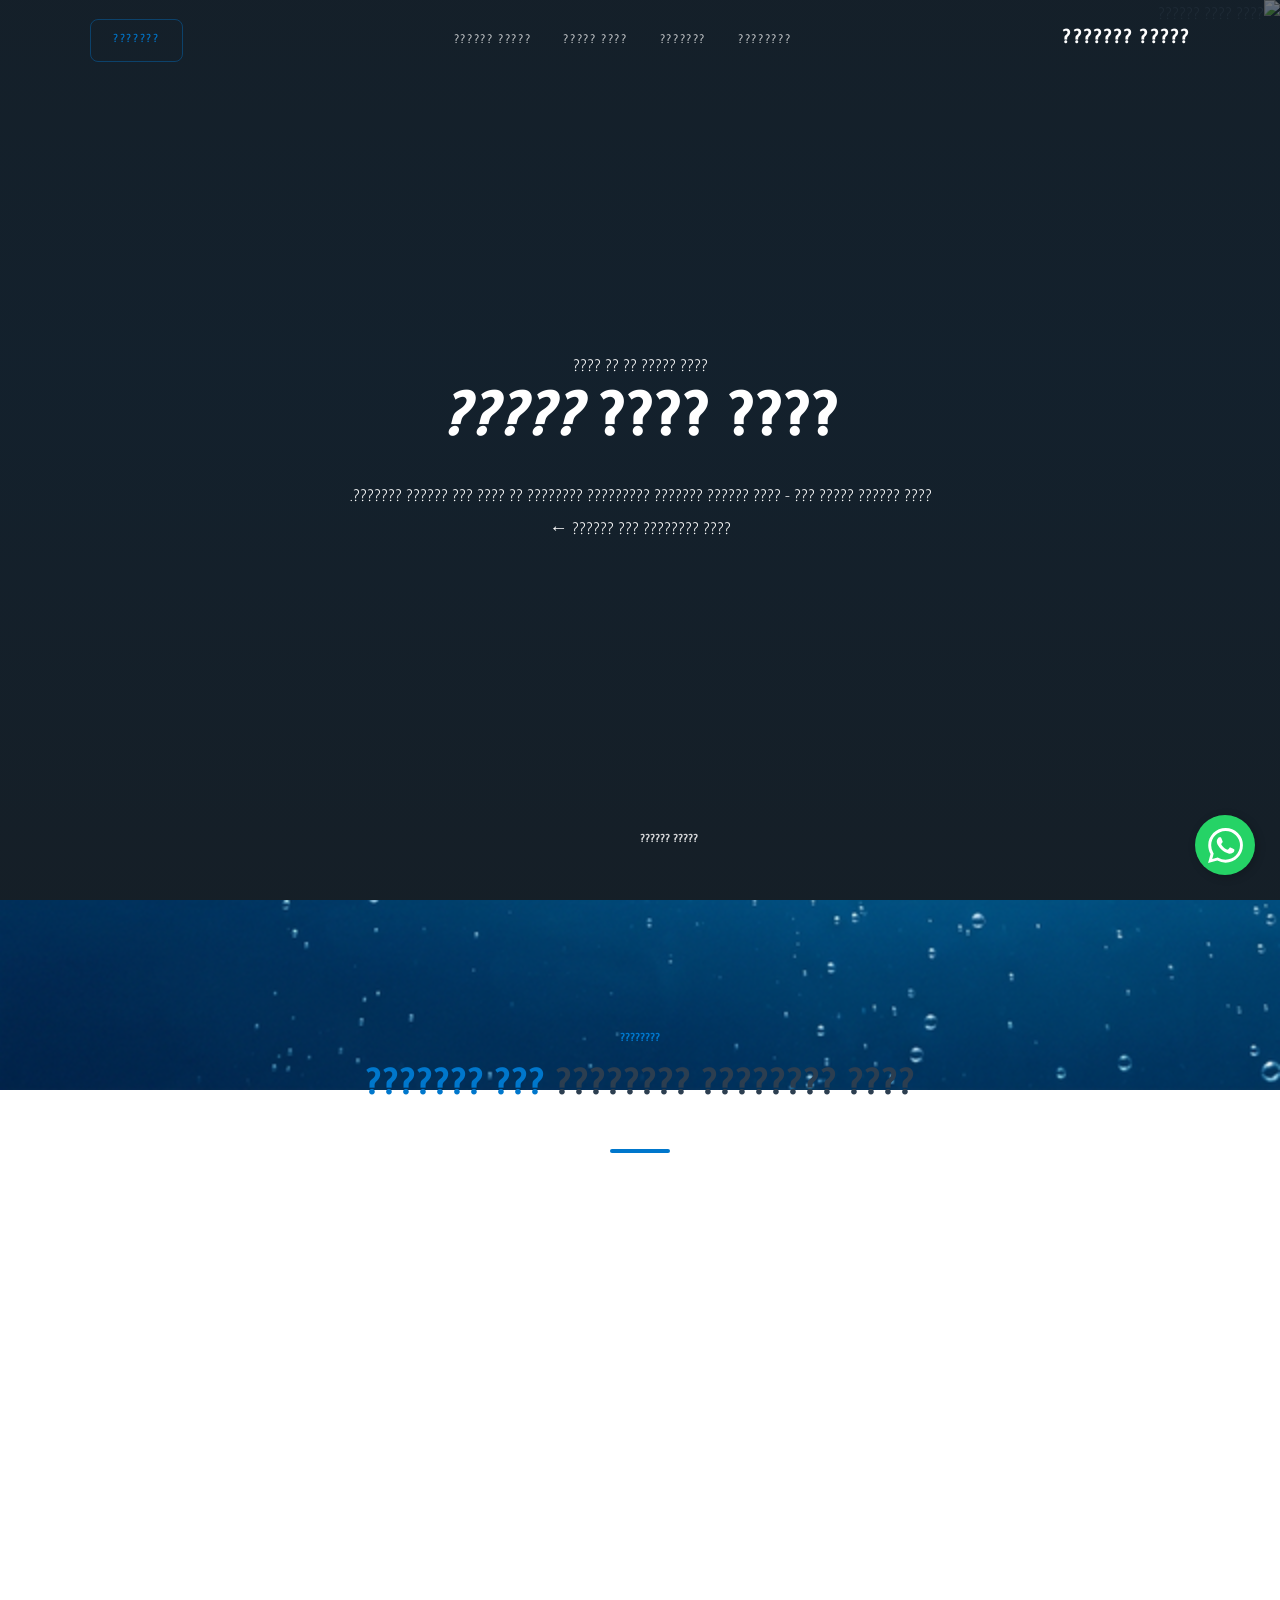
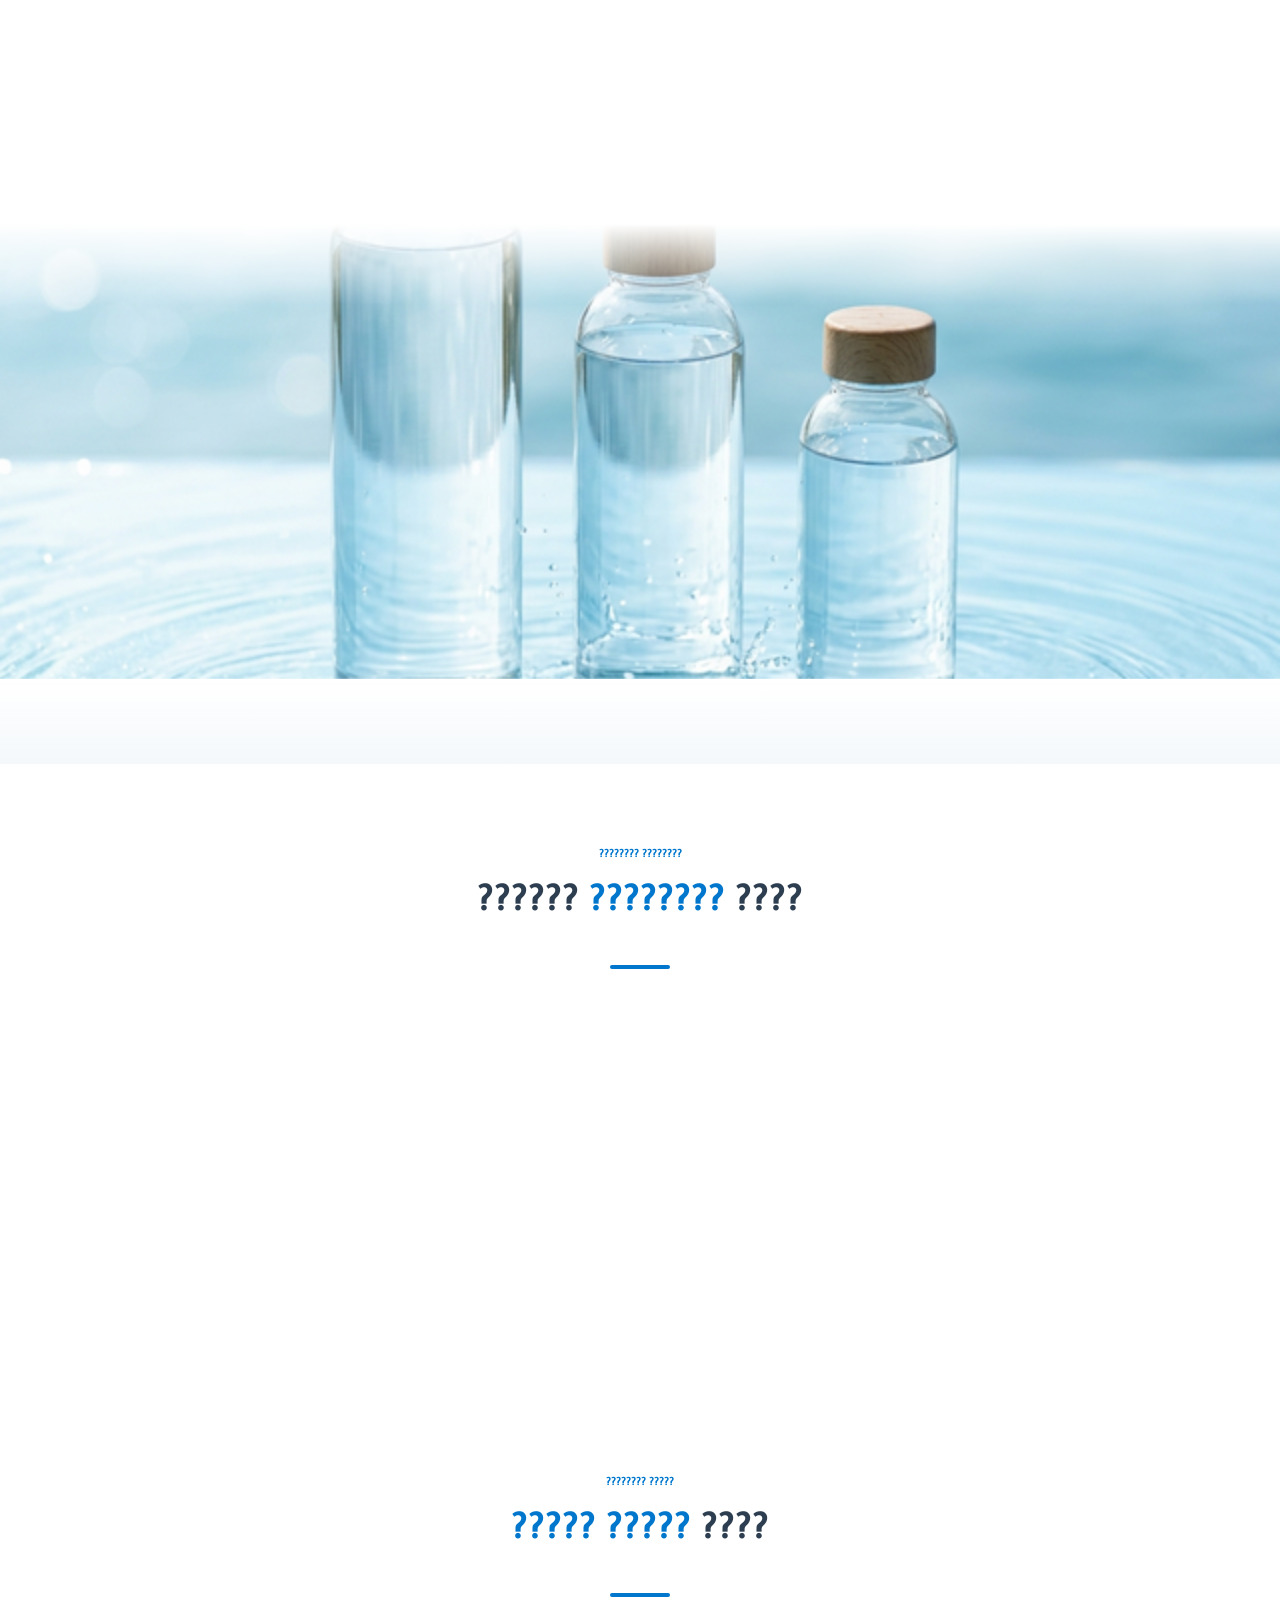
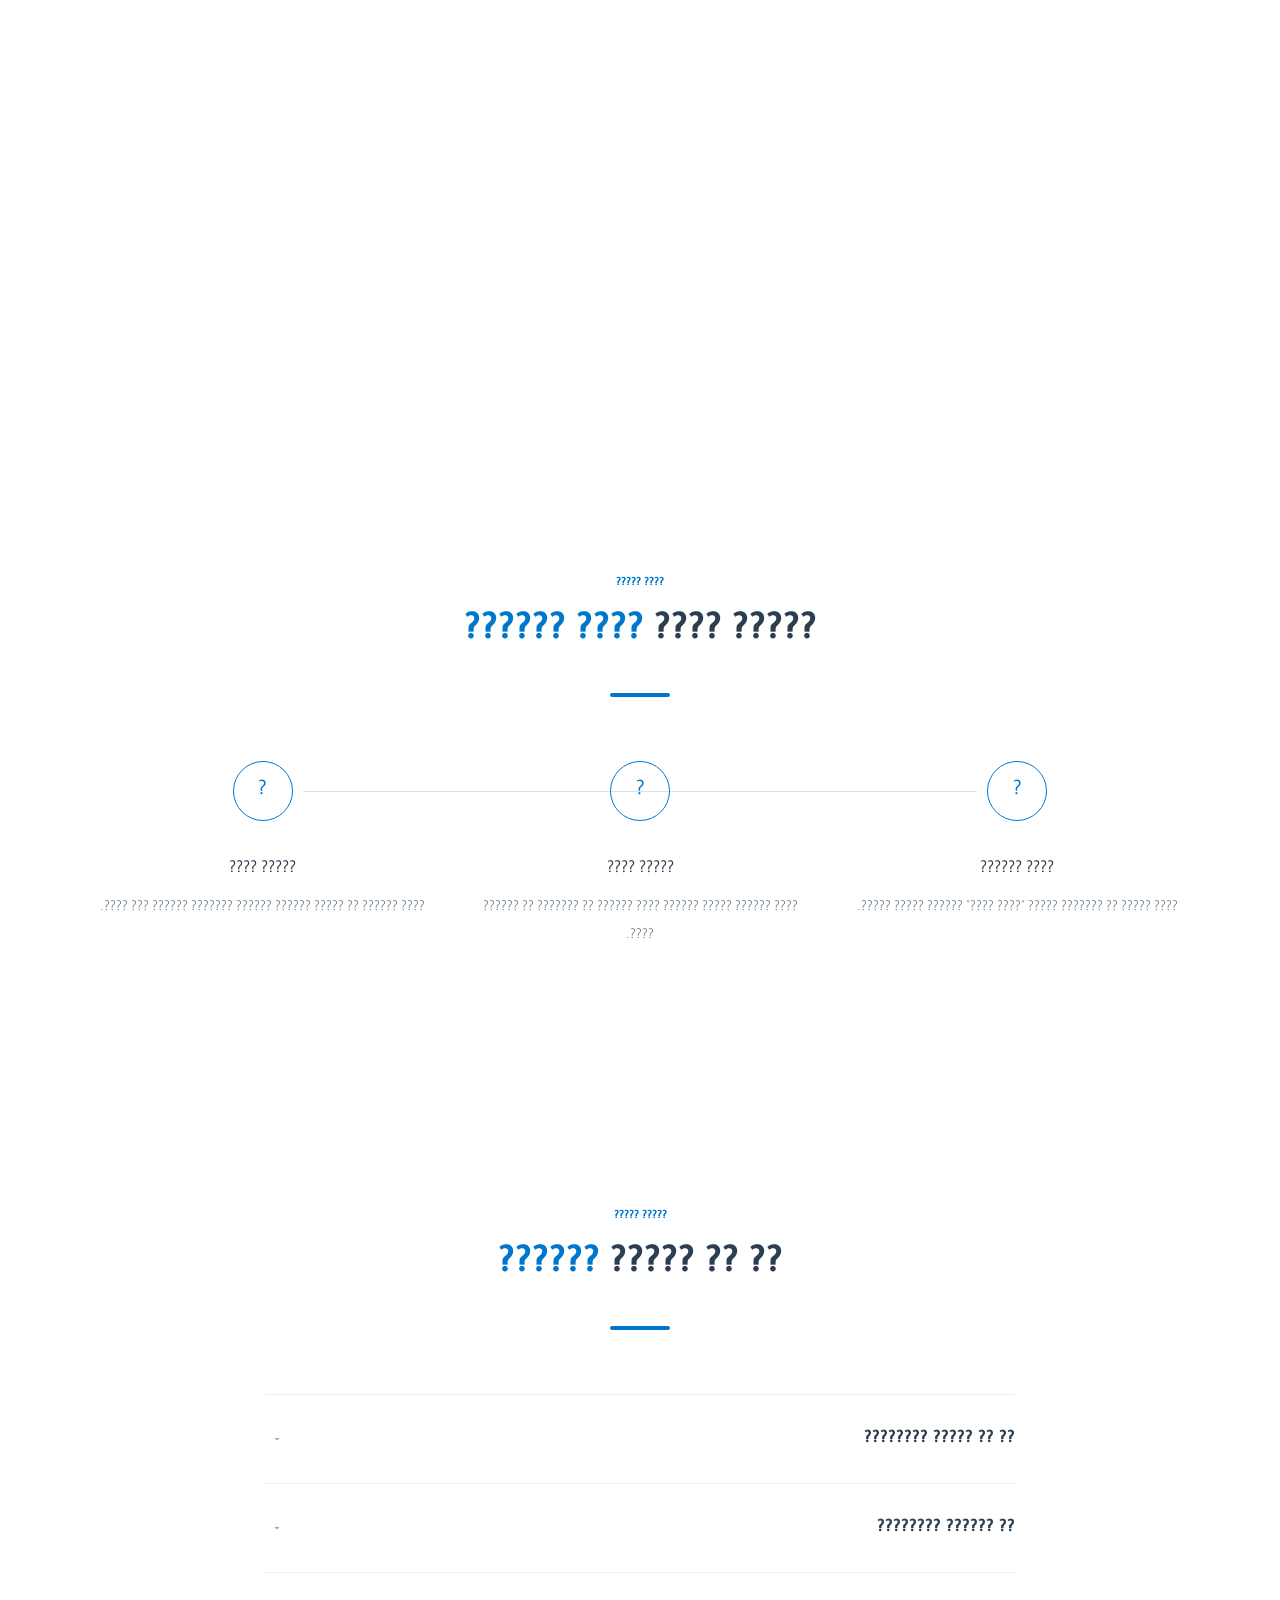
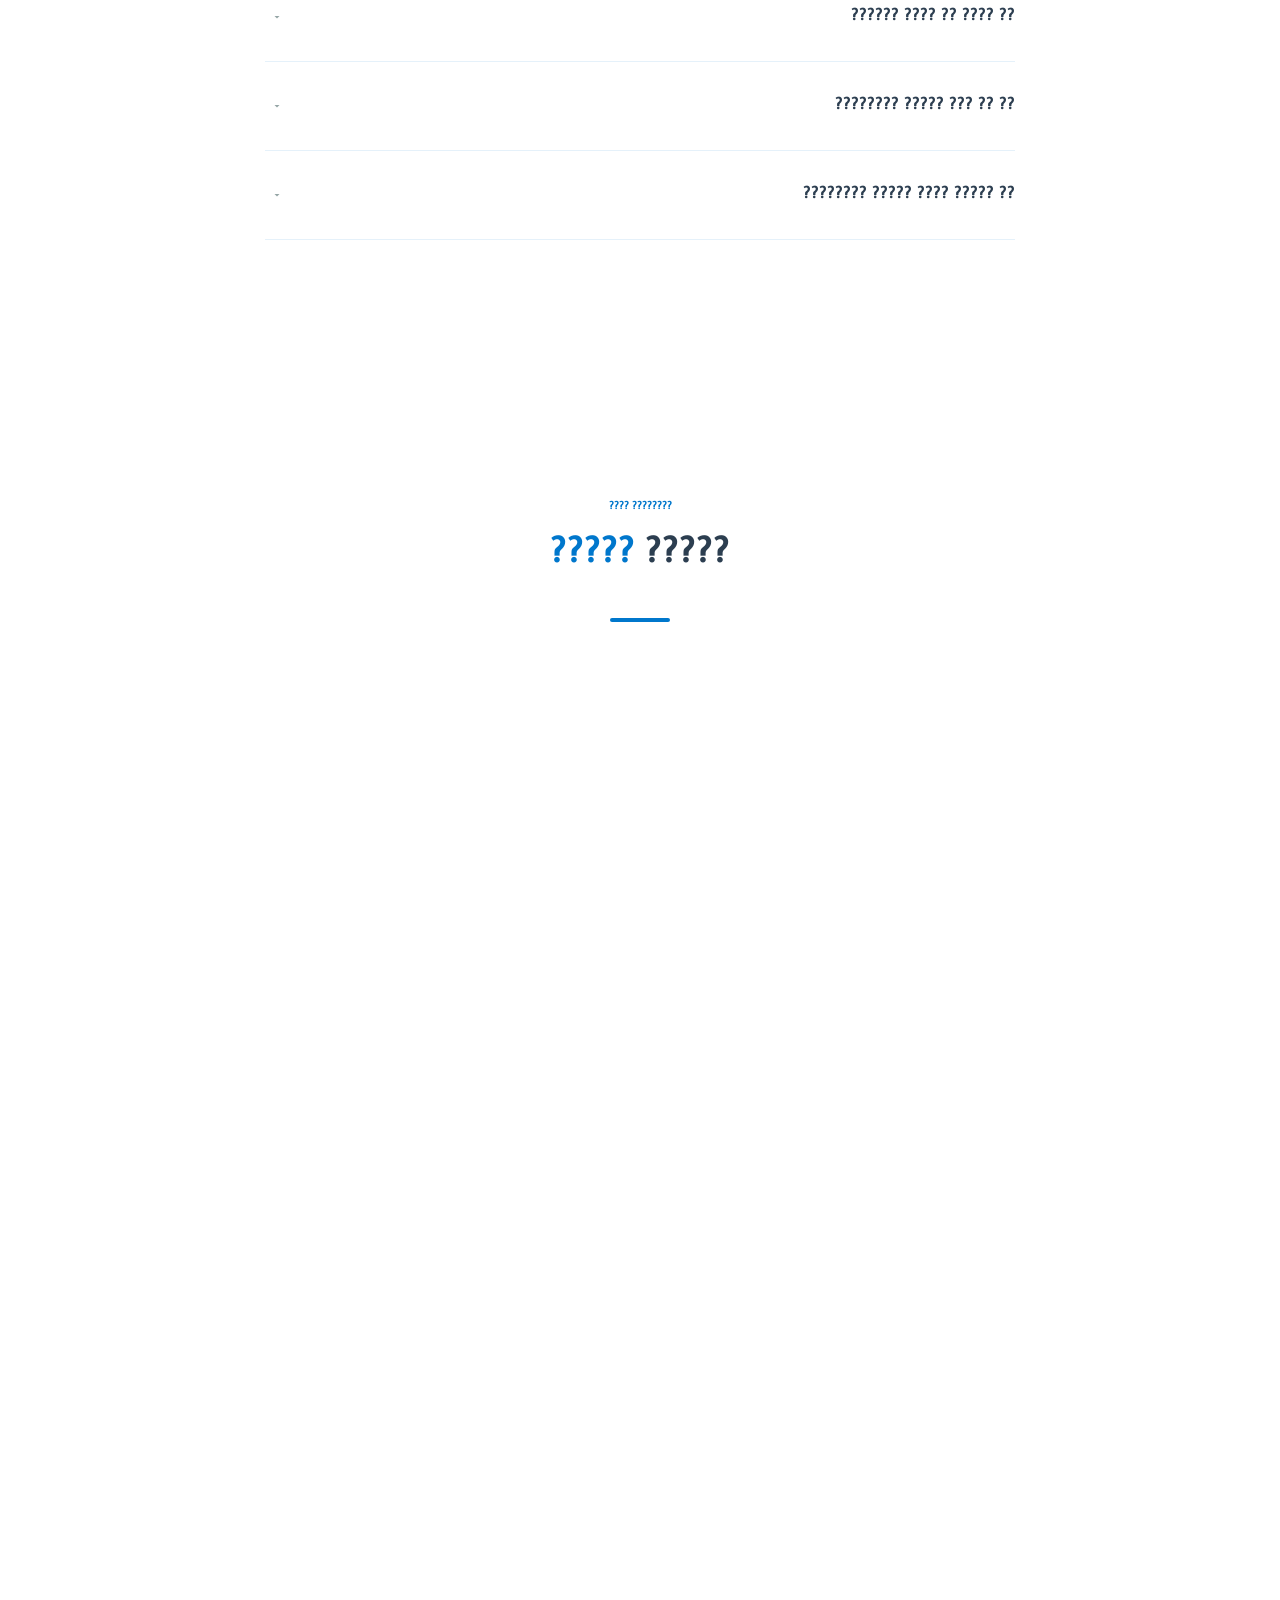
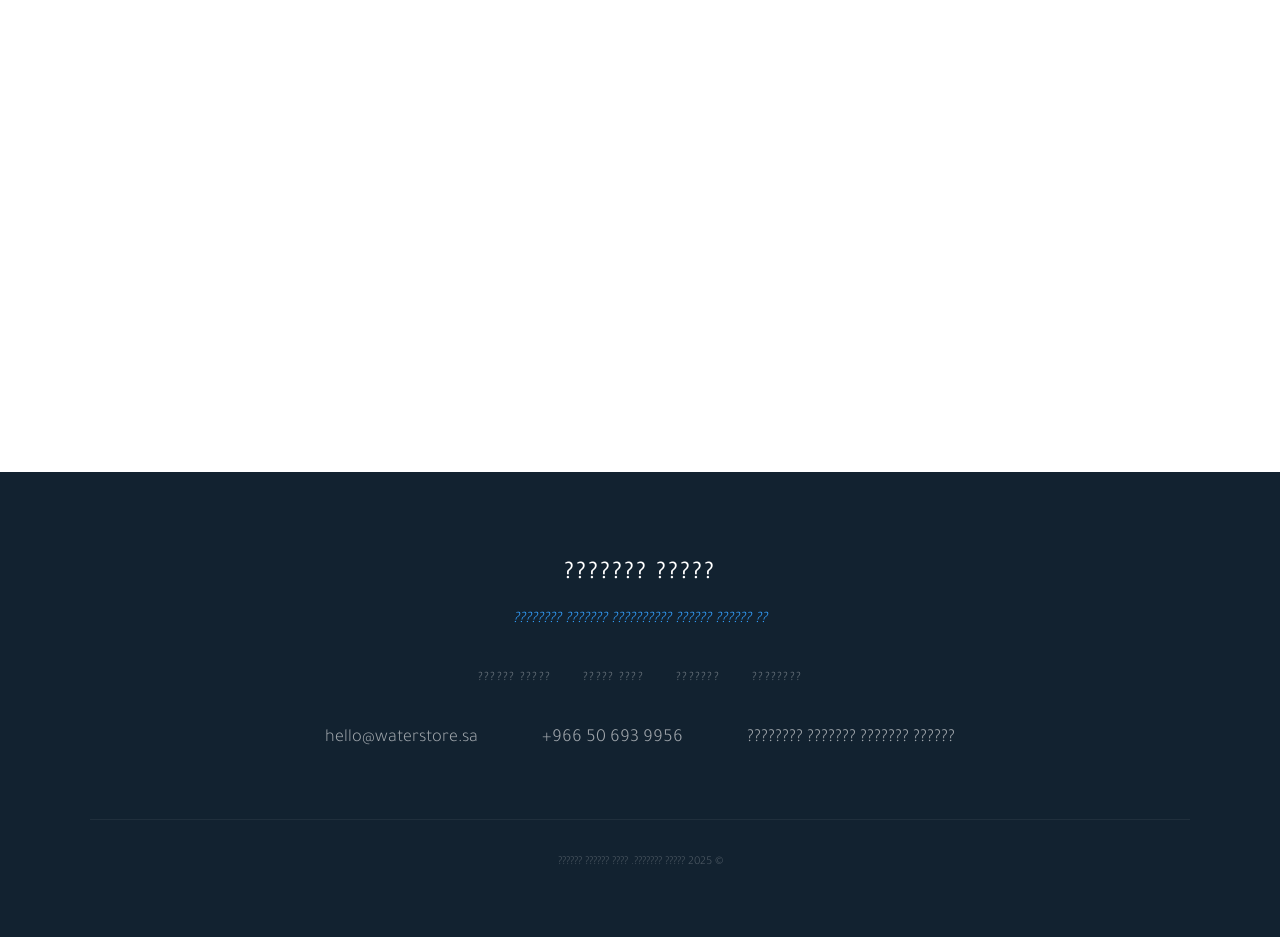
==== commit 6e8e232c: "Fix script.js compilation error and Supabase variable collision" ====
--- a/index.html
+++ b/index.html
@@ -1,12 +1,12 @@
-﻿<!DOCTYPE html>
+<!DOCTYPE html>
 <html lang="ar" dir="rtl">
 
 <head>
   <meta charset="UTF-8">
   <meta name="viewport" content="width=device-width, initial-scale=1.0">
-  <title>روافد الأنهار</title>
+  <title>????? ???????</title>
   <meta name="description"
-    content="نوفر خدمة توصيل مياه الشرب عالية الجودة للمنازل والمساجد والمدارس بأفضل الأسعار وأسرع وقت.">
+    content="???? ???? ????? ???? ????? ????? ?????? ??????? ???????? ???????? ????? ??????? ????? ???.">
   <link rel="preconnect" href="https://fonts.googleapis.com">
   <link rel="preconnect" href="https://fonts.gstatic.com" crossorigin>
   <link href="https://fonts.googleapis.com/css2?family=Tajawal:wght@300;400;500;700&display=swap" rel="stylesheet">
@@ -17,17 +17,17 @@
   <!-- ====== HEADER ====== -->
   <header class="site-header" id="header">
     <div class="container header-inner">
-      <div class="logo"><a href="#">روافد الأنهار</a></div>
+      <div class="logo"><a href="#">????? ???????</a></div>
       <nav class="main-nav">
         <ul>
-          <li><a href="#collection">المنتجات</a></li>
-          <li><a href="#wellness">ميزاتنا</a></li>
-          <li><a href="#process">آلية الطلب</a></li>
-          <li><a href="#charity">نتبرع لأجلكم</a></li>
+          <li><a href="#collection">????????</a></li>
+          <li><a href="#wellness">???????</a></li>
+          <li><a href="#process">???? ?????</a></li>
+          <li><a href="#charity">????? ??????</a></li>
         </ul>
       </nav>
       <div class="header-actions">
-        <a href="https://wa.me/966506939956" class="btn-outline" target="_blank" rel="noopener">استفسار</a>
+        <a href="https://wa.me/966506939956" class="btn-outline" target="_blank" rel="noopener">???????</a>
         <button class="mobile-menu-toggle" aria-label="Toggle menu">
           <span></span><span></span><span></span>
         </button>
@@ -38,23 +38,23 @@
   <!-- ====== HERO ====== -->
   <section class="hero" id="home">
     <div class="hero-bg">
-      <img src="assets/hero.png" alt="مياه نقية ومنعشة" loading="lazy">
+      <img src="assets/hero.png" alt="???? ???? ??????" loading="lazy">
       <div class="hero-overlay"></div>
     </div>
     <div class="container hero-content">
       <div class="hero-text-box reveal">
-        <span class="eyebrow">جودة ونقاء في كل قطرة</span>
-        <h1>مياه نقية <em>لصحتك</em></h1>
-        <p class="hero-subtext">نوصل المياه أينما كنت - خدمة موثوقة للبيوت، والمدارس، والمساجد في أسرع وقت وبأفضل
-          الأسعار.</p>
+        <span class="eyebrow">???? ????? ?? ?? ????</span>
+        <h1>???? ???? <em>?????</em></h1>
+        <p class="hero-subtext">???? ?????? ????? ??? - ???? ?????? ??????? ????????? ???????? ?? ???? ??? ??????
+          ???????.</p>
         <div class="hero-cta">
-          <a href="#collection" class="btn-primary">تصفح المنتجات</a>
-          <a href="#process" class="btn-text">كيف نخدمك؟ <span class="arrow">&larr;</span></a>
+          <a href="#collection" class="btn-primary">???? ????????</a>
+          <a href="#process" class="btn-text">??? ?????? <span class="arrow">&larr;</span></a>
         </div>
       </div>
     </div>
     <div class="scroll-indicator">
-      <span>اكتشف المزيد</span>
+      <span>????? ??????</span>
       <div class="mouse"></div>
     </div>
   </section>
@@ -62,13 +62,13 @@
   <!-- ====== COLLECTION ====== -->
   <section class="collection section-padding reveal" id="collection">
     <div class="container">
-      <p class="section-label">منتجاتنا</p>
-      <h2 class="section-heading">جميع العلامات التجارية <em>بكل الأحجام</em></h2>
+      <p class="section-label">????????</p>
+      <h2 class="section-heading">???? ???????? ???????? <em>??? ???????</em></h2>
       <div class="gold-line"></div>
 
       <div class="collection-grid">
         <a href="bottles.html" class="collection-item reveal">
-          <span class="collection-tag">تشكيلة واسعة</span>
+          <span class="collection-tag">?????? ?????</span>
           <div class="collection-icon">
             <svg viewBox="0 0 24 24" width="40" height="40" fill="none" stroke="var(--clr-gold)" stroke-width="1.5"
               stroke-linecap="round" stroke-linejoin="round">
@@ -80,16 +80,16 @@
               <line x1="8" y1="16" x2="16" y2="16" />
             </svg>
           </div>
-          <h3>مياه معبأة بجميع الأحجام</h3>
-          <p>نوفر جميع العلامات التجارية المفضلة لديكم بمقاسات مختلفة.</p>
+          <h3>???? ????? ????? ???????</h3>
+          <p>???? ???? ???????? ???????? ??????? ????? ??????? ??????.</p>
           <div class="collection-price">
-            <span>توفير</span><span class="currency">أسعار بمتناول الجميع</span>
-          </div>
-          <span class="btn-order">عرض التفاصيل</span>
+            <span>?????</span><span class="currency">????? ??????? ??????</span>
+          </div>
+          <span class="btn-order">??? ????????</span>
         </a>
 
         <a href="jugs.html" class="collection-item reveal">
-          <span class="collection-tag">للمنازل والمكاتب</span>
+          <span class="collection-tag">??????? ????????</span>
           <div class="collection-icon">
             <svg viewBox="0 0 24 24" width="40" height="40" fill="none" stroke="var(--clr-gold)" stroke-width="1.5"
               stroke-linecap="round" stroke-linejoin="round">
@@ -101,16 +101,16 @@
               <path d="M8 18s1-1 2-1 2 1 2 1 1-1 2-1 2 1 2 1" />
             </svg>
           </div>
-          <h3>قوارير مياه كبيرة</h3>
-          <p>قوارير مياه للمبردات المنزلية والمكتبية مع خدمة الاستبدال.</p>
+          <h3>?????? ???? ?????</h3>
+          <p>?????? ???? ???????? ???????? ????????? ?? ???? ?????????.</p>
           <div class="collection-price">
-            <span>استبدال</span><span class="currency">سريع</span>
-          </div>
-          <span class="btn-order">عرض التفاصيل</span>
+            <span>???????</span><span class="currency">????</span>
+          </div>
+          <span class="btn-order">??? ????????</span>
         </a>
 
         <a href="packages.html" class="collection-item reveal">
-          <span class="collection-tag">أجر وثواب</span>
+          <span class="collection-tag">??? ?????</span>
           <div class="collection-icon">
             <svg viewBox="0 0 24 24" width="40" height="40" fill="none" stroke="var(--clr-gold)" stroke-width="1.5"
               stroke-linecap="round" stroke-linejoin="round">
@@ -121,12 +121,12 @@
               <path d="M11.5 1.5a2 2 0 1 0 1 3.5 1.5 1.5 0 0 1-1-3.5z" />
             </svg>
           </div>
-          <h3>باقات المساجد والمدارس</h3>
-          <p>عروض خاصة بأسعار الجملة المخفضة مع باقات يومية وأسبوعية وشهرية.</p>
+          <h3>????? ??????? ????????</h3>
+          <p>???? ???? ?????? ?????? ??????? ?? ????? ????? ???????? ??????.</p>
           <div class="collection-price">
-            <span>جملة</span><span class="currency">باقات مرنة</span>
-          </div>
-          <span class="btn-order">عرض الباقات</span>
+            <span>????</span><span class="currency">????? ????</span>
+          </div>
+          <span class="btn-order">??? ???????</span>
         </a>
       </div>
     </div>
@@ -134,25 +134,25 @@
 
   <!-- ====== PRODUCT SHOWCASE IMAGE ====== -->
   <div class="product-showcase reveal">
-    <img src="assets/products.png" alt="تشكيلة متنوعة من عبوات المياه" loading="lazy">
+    <img src="assets/products.png" alt="?????? ?????? ?? ????? ??????" loading="lazy">
     <div class="product-showcase-overlay"></div>
   </div>
 
   <!-- ====== WATER BRANDS ====== -->
   <section class="brands section-padding reveal" id="brands">
     <div class="container">
-      <p class="section-label">علاماتنا التجارية</p>
-      <h2 class="section-heading">أفضل <em>الماركات</em> متوفرة</h2>
+      <p class="section-label">???????? ????????</p>
+      <h2 class="section-heading">???? <em>????????</em> ??????</h2>
       <div class="gold-line"></div>
       <div class="brands-grid">
-        <div class="brand-item"><span class="brand-name">أروى</span></div>
-        <div class="brand-item"><span class="brand-name">نوفا</span></div>
-        <div class="brand-item"><span class="brand-name">حياة</span></div>
-        <div class="brand-item"><span class="brand-name">بيرين</span></div>
-        <div class="brand-item"><span class="brand-name">صفا</span></div>
-        <div class="brand-item"><span class="brand-name">القصيم</span></div>
-        <div class="brand-item"><span class="brand-name">هنا</span></div>
-        <div class="brand-item"><span class="brand-name">تانيا</span></div>
+        <div class="brand-item"><span class="brand-name">????</span></div>
+        <div class="brand-item"><span class="brand-name">????</span></div>
+        <div class="brand-item"><span class="brand-name">????</span></div>
+        <div class="brand-item"><span class="brand-name">?????</span></div>
+        <div class="brand-item"><span class="brand-name">???</span></div>
+        <div class="brand-item"><span class="brand-name">??????</span></div>
+        <div class="brand-item"><span class="brand-name">???</span></div>
+        <div class="brand-item"><span class="brand-name">?????</span></div>
       </div>
     </div>
   </section>
@@ -160,8 +160,8 @@
   <!-- ====== WELLNESS / BENEFITS ====== -->
   <section class="wellness section-padding reveal" id="wellness">
     <div class="container">
-      <p class="section-label">لماذا تختارنا؟</p>
-      <h2 class="section-heading">خدمة <em>تعتمد عليها</em></h2>
+      <p class="section-label">????? ????????</p>
+      <h2 class="section-heading">???? <em>????? ?????</em></h2>
       <div class="gold-line"></div>
       <div class="wellness-grid">
         <div class="wellness-item reveal">
@@ -172,8 +172,8 @@
               <circle cx="5.5" cy="18.5" r="2.5"></circle>
               <circle cx="18.5" cy="18.5" r="2.5"></circle>
             </svg></div>
-          <h3>توصيل سريع</h3>
-          <p>أسطول جاهز لتلبية طلباتك وتوصيل المياه إلى باب بيتك أو مدرستك في أسرع وقت.</p>
+          <h3>????? ????</h3>
+          <p>????? ???? ?????? ?????? ?????? ?????? ??? ??? ???? ?? ?????? ?? ???? ???.</p>
         </div>
         <div class="wellness-item reveal">
           <div class="wellness-icon"><svg viewBox="0 0 24 24" width="24" height="24" fill="none" stroke="currentColor"
@@ -181,8 +181,8 @@
               <path d="M12 22s8-4 8-10V5l-8-3-8 3v7c0 6 8 10 8 10z"></path>
               <path d="M9 12l2 2 4-4"></path>
             </svg></div>
-          <h3>جودة مضمونة</h3>
-          <p>مياه نقية وموثوقة ومعتمدة بأفضل معايير الجودة لتناسب احتياجات عائلتك اليومية.</p>
+          <h3>???? ??????</h3>
+          <p>???? ???? ??????? ??????? ????? ?????? ?????? ?????? ???????? ?????? ???????.</p>
         </div>
         <div class="wellness-item reveal">
           <div class="wellness-icon"><svg viewBox="0 0 24 24" width="24" height="24" fill="none" stroke="currentColor"
@@ -190,8 +190,8 @@
               <path d="M20.59 13.41l-7.17 7.17a2 2 0 0 1-2.83 0L2 12V2h10l8.59 8.59a2 2 0 0 1 0 2.82z"></path>
               <line x1="7" y1="7" x2="7.01" y2="7"></line>
             </svg></div>
-          <h3>أسعار منافسة</h3>
-          <p>نقدم أفضل الأسعار والعروض التوفيرية للمنازل والمساجد بجودة خدمة عالية.</p>
+          <h3>????? ??????</h3>
+          <p>???? ???? ??????? ??????? ????????? ??????? ???????? ????? ???? ?????.</p>
         </div>
       </div>
     </div>
@@ -200,24 +200,24 @@
   <!-- ====== HOW IT WORKS ====== -->
   <section class="process section-padding reveal" id="process">
     <div class="container">
-      <p class="section-label">آلية الطلب</p>
-      <h2 class="section-heading">طريقة سهلة <em>لطلب المياه</em></h2>
+      <p class="section-label">???? ?????</p>
+      <h2 class="section-heading">????? ???? <em>???? ??????</em></h2>
       <div class="gold-line"></div>
       <div class="process-steps">
         <div class="process-step reveal">
-          <div class="step-number">١</div>
-          <h3>اطلب ببساطة</h3>
-          <p>اختر منتجك من القائمة واضغط "اطلب الآن" لتعبئة نموذج الطلب.</p>
+          <div class="step-number">?</div>
+          <h3>???? ??????</h3>
+          <p>???? ????? ?? ??????? ????? "???? ????" ?????? ????? ?????.</p>
         </div>
         <div class="process-step reveal">
-          <div class="step-number">٢</div>
-          <h3>تأكيد سريع</h3>
-          <p>نقوم بتأكيد الطلب وتحديد موقع المنزل أو المدرسة أو المسجد بدقة.</p>
+          <div class="step-number">?</div>
+          <h3>????? ????</h3>
+          <p>???? ?????? ????? ?????? ???? ?????? ?? ??????? ?? ?????? ????.</p>
         </div>
         <div class="process-step reveal">
-          <div class="step-number">٣</div>
-          <h3>استلم طلبك</h3>
-          <p>يصلك السائق في الوقت المحدد لتسليم الطلبات مباشرة إلى بابك.</p>
+          <div class="step-number">?</div>
+          <h3>????? ????</h3>
+          <p>???? ?????? ?? ????? ?????? ?????? ??????? ?????? ??? ????.</p>
         </div>
       </div>
     </div>
@@ -226,54 +226,54 @@
   <!-- ====== FAQ ====== -->
   <section class="faq section-padding reveal" id="faq">
     <div class="container">
-      <p class="section-label">أسئلة شائعة</p>
-      <h2 class="section-heading">كل ما تحتاج <em>معرفته</em></h2>
+      <p class="section-label">????? ?????</p>
+      <h2 class="section-heading">?? ?? ????? <em>??????</em></h2>
       <div class="gold-line"></div>
       <div class="faq-list">
         <div class="faq-item" id="faq-1"><button class="faq-question" aria-expanded="false"
-            aria-controls="faq-answer-1"><span>ما هي مناطق التغطية؟</span><span class="faq-arrow"><svg
+            aria-controls="faq-answer-1"><span>?? ?? ????? ????????</span><span class="faq-arrow"><svg
                 viewBox="0 0 24 24">
                 <path d="M7 10l5 5 5-5z" />
               </svg></span></button>
           <div class="faq-answer" id="faq-answer-1" role="region">
-            <div class="faq-answer-inner">نغطي الخرج والمناطق المجاورة بأسطول متكامل ومجهز لتلبية طلبات التوصيل.</div>
+            <div class="faq-answer-inner">???? ????? ???????? ???????? ?????? ?????? ????? ?????? ????? ???????.</div>
           </div>
         </div>
         <div class="faq-item" id="faq-2"><button class="faq-question" aria-expanded="false"
-            aria-controls="faq-answer-2"><span>كم يستغرق التوصيل؟</span><span class="faq-arrow"><svg
+            aria-controls="faq-answer-2"><span>?? ?????? ????????</span><span class="faq-arrow"><svg
                 viewBox="0 0 24 24">
                 <path d="M7 10l5 5 5-5z" />
               </svg></span></button>
           <div class="faq-answer" id="faq-answer-2" role="region">
-            <div class="faq-answer-inner">نلتزم بالتوصيل في أسرع وقت ممكن وغالبا خلال ساعات قليلة من تأكيد الطلب.</div>
+            <div class="faq-answer-inner">????? ???????? ?? ???? ??? ???? ?????? ???? ????? ????? ?? ????? ?????.</div>
           </div>
         </div>
         <div class="faq-item" id="faq-3"><button class="faq-question" aria-expanded="false"
-            aria-controls="faq-answer-3"><span>هل يوجد حد أدنى للطلب؟</span><span class="faq-arrow"><svg
+            aria-controls="faq-answer-3"><span>?? ???? ?? ???? ??????</span><span class="faq-arrow"><svg
                 viewBox="0 0 24 24">
                 <path d="M7 10l5 5 5-5z" />
               </svg></span></button>
           <div class="faq-answer" id="faq-answer-3" role="region">
-            <div class="faq-answer-inner">الحد الأدنى للمنازل 10 كراتين، وللمساجد والمدارس 25 كرتونا.</div>
+            <div class="faq-answer-inner">???? ?????? ??????? 10 ??????? ???????? ???????? 25 ??????.</div>
           </div>
         </div>
         <div class="faq-item" id="faq-4"><button class="faq-question" aria-expanded="false"
-            aria-controls="faq-answer-4"><span>ما هي طرق الدفع المتاحة؟</span><span class="faq-arrow"><svg
+            aria-controls="faq-answer-4"><span>?? ?? ??? ????? ????????</span><span class="faq-arrow"><svg
                 viewBox="0 0 24 24">
                 <path d="M7 10l5 5 5-5z" />
               </svg></span></button>
           <div class="faq-answer" id="faq-answer-4" role="region">
-            <div class="faq-answer-inner">نقبل: كاش عند الاستلام، مدى، Apple Pay، والتحويل البنكي.</div>
+            <div class="faq-answer-inner">????: ??? ??? ????????? ???? Apple Pay? ???????? ??????.</div>
           </div>
         </div>
         <div class="faq-item" id="faq-5"><button class="faq-question" aria-expanded="false"
-            aria-controls="faq-answer-5"><span>هل يتوفر خدمة توريد للمدارس؟</span><span class="faq-arrow"><svg
+            aria-controls="faq-answer-5"><span>?? ????? ???? ????? ????????</span><span class="faq-arrow"><svg
                 viewBox="0 0 24 24">
                 <path d="M7 10l5 5 5-5z" />
               </svg></span></button>
           <div class="faq-answer" id="faq-answer-5" role="region">
-            <div class="faq-answer-inner">نعم، نوفر عقود توريد يومية أو أسبوعية للمدارس بأسعار جملة وعروض خاصة تناسب
-              جميع الاحتياجات.</div>
+            <div class="faq-answer-inner">???? ???? ???? ????? ????? ?? ??????? ??????? ?????? ???? ????? ???? ?????
+              ???? ??????????.</div>
           </div>
         </div>
       </div>
@@ -283,12 +283,12 @@
   <!-- ====== SUBSCRIPTIONS ====== -->
   <section class="subscriptions section-padding reveal" id="subscriptions">
     <div class="container">
-      <p class="section-label">اشتراكات مرنة</p>
-      <h2 class="section-heading">اشترك <em>ووفّر</em></h2>
+      <p class="section-label">???????? ????</p>
+      <h2 class="section-heading">????? <em>?????</em></h2>
       <div class="gold-line"></div>
       <div class="sub-grid">
         <div class="sub-card reveal">
-          <div class="sub-badge">أسبوعي</div>
+          <div class="sub-badge">??????</div>
           <div class="sub-icon"><svg viewBox="0 0 24 24" width="32" height="32" fill="none" stroke="currentColor"
               stroke-width="1.5" stroke-linecap="round" stroke-linejoin="round">
               <rect x="3" y="4" width="18" height="18" rx="2" ry="2"></rect>
@@ -296,17 +296,17 @@
               <line x1="8" y1="2" x2="8" y2="6"></line>
               <line x1="3" y1="10" x2="21" y2="10"></line>
             </svg></div>
-          <h3>اشتراك أسبوعي</h3>
-          <p>توصيل منتظم كل أسبوع حسب احتياجك. مثالي للمنازل والمكاتب.</p>
+          <h3>?????? ??????</h3>
+          <p>????? ????? ?? ????? ??? ???????. ????? ??????? ????????.</p>
           <ul class="sub-features">
-            <li>توصيل مرة كل أسبوع</li>
-            <li>إمكانية تعديل الكمية</li>
-            <li>إلغاء في أي وقت</li>
+            <li>????? ??? ?? ?????</li>
+            <li>??????? ????? ??????</li>
+            <li>????? ?? ?? ???</li>
           </ul>
-          <button class="btn-order" onclick="openOrder('اشتراك أسبوعي')">اشترك الآن</button>
+          <button class="btn-order" onclick="openOrder('?????? ??????')">????? ????</button>
         </div>
         <div class="sub-card reveal">
-          <div class="sub-badge best">شهري - الأوفر</div>
+          <div class="sub-badge best">???? - ??????</div>
           <div class="sub-icon"><svg viewBox="0 0 24 24" width="32" height="32" fill="none" stroke="currentColor"
               stroke-width="1.5" stroke-linecap="round" stroke-linejoin="round">
               <rect x="3" y="4" width="18" height="18" rx="2" ry="2"></rect>
@@ -315,14 +315,14 @@
               <line x1="3" y1="10" x2="21" y2="10"></line>
               <path d="M8 14l2 2 4-4"></path>
             </svg></div>
-          <h3>اشتراك شهري</h3>
-          <p>توصيل شهري بسعر مخفض مع أولوية في التوصيل. الخيار الأوفر!</p>
+          <h3>?????? ????</h3>
+          <p>????? ???? ???? ???? ?? ?????? ?? ???????. ?????? ??????!</p>
           <ul class="sub-features">
-            <li>توصيل 4 مرات شهرياً</li>
-            <li>خصم خاص للمشتركين</li>
-            <li>أولوية في التوصيل</li>
+            <li>????? 4 ???? ??????</li>
+            <li>??? ??? ?????????</li>
+            <li>?????? ?? ???????</li>
           </ul>
-          <button class="btn-order" onclick="openOrder('اشتراك شهري')">اشترك الآن</button>
+          <button class="btn-order" onclick="openOrder('?????? ????')">????? ????</button>
         </div>
       </div>
     </div>
@@ -340,13 +340,13 @@
             <line x1="10" y1="7" x2="14" y2="7" />
             <path d="M11.5 1.5a2 2 0 1 0 1 3.5 1.5 1.5 0 0 1-1-3.5z" />
           </svg></div>
-        <h2>نتبرع لأجلكم</h2>
-        <p>قال رسول الله ﷺ: "أفضل الصدقة سقي الماء". ساهم معنا في توفير المياه لمن يحتاجها.</p>
+        <h2>????? ??????</h2>
+        <p>??? ???? ???? ?: "???? ?????? ??? ?????". ???? ???? ?? ????? ?????? ??? ???????.</p>
         <div class="donation-amounts">
-          <button class="donation-btn" id="donate-week">تبرع طوال الأسبوع</button>
-          <button class="donation-btn" id="donate-friday">تبرع يوم الجمعة</button>
-        </div>
-        <p class="charity-note">نقوم بتوصيل طلبات السقيا مباشرة وتزويدك بصور التوثيق عند التسليم</p>
+          <button class="donation-btn" id="donate-week">???? ???? ???????</button>
+          <button class="donation-btn" id="donate-friday">???? ??? ??????</button>
+        </div>
+        <p class="charity-note">???? ?????? ????? ?????? ?????? ??????? ???? ??????? ??? ???????</p>
       </div>
     </div>
   </section>
@@ -354,21 +354,21 @@
   <!-- ====== FOOTER ====== -->
   <footer class="site-footer" id="contact">
     <div class="container footer-inner">
-      <p class="footer-brand">روافد الأنهار</p>
-      <p class="footer-tagline">في خدمتكم وتلبية احتياجاتكم المائية الموثوقة</p>
+      <p class="footer-brand">????? ???????</p>
+      <p class="footer-tagline">?? ?????? ?????? ?????????? ??????? ????????</p>
       <div class="footer-links">
-        <a href="#collection">المنتجات</a>
-        <a href="#wellness">ميزاتنا</a>
-        <a href="#process">آلية الطلب</a>
-        <a href="#charity">نتبرع لأجلكم</a>
+        <a href="#collection">????????</a>
+        <a href="#wellness">???????</a>
+        <a href="#process">???? ?????</a>
+        <a href="#charity">????? ??????</a>
       </div>
       <div class="footer-contact">
-        <p>الخرج، المملكة العربية السعودية</p>
+        <p>?????? ??????? ??????? ????????</p>
         <p dir="ltr">+966 50 693 9956</p>
         <p>hello@waterstore.sa</p>
       </div>
       <div class="footer-bottom">
-        <span>&copy; 2025 روافد الأنهار. جميع الحقوق محفوظة</span>
+        <span>&copy; 2025 ????? ???????. ???? ?????? ??????</span>
       </div>
     </div>
   </footer>
@@ -377,72 +377,72 @@
   <div class="order-modal-overlay" id="orderModal">
     <div class="order-modal">
       <button class="modal-close" id="modalClose">&times;</button>
-      <h2>اطلب الآن</h2>
-      <p class="modal-subtitle">عبّي البيانات وبنتواصل معك</p>
+      <h2>???? ????</h2>
+      <p class="modal-subtitle">???? ???????? ???????? ???</p>
       <form id="orderForm">
-        <div class="form-group"><label>المنتج</label><select id="orderProduct" required>
-            <option value="">اختر المنتج</option>
-            <option value="أروى">أروى</option>
-            <option value="نوفا">نوفا</option>
-            <option value="حياة">حياة</option>
-            <option value="بيرين">بيرين</option>
-            <option value="صفا">صفا</option>
-            <option value="القصيم">القصيم</option>
-            <option value="هنا">هنا</option>
-            <option value="تانيا">تانيا</option>
-            <option value="قوارير نوفا">قوارير نوفا</option>
-            <option value="قوارير القصيم">قوارير القصيم</option>
-            <option value="قوارير هنا">قوارير هنا</option>
-            <option value="قوارير تانيا">قوارير تانيا</option>
-            <option value="اشتراك أسبوعي">اشتراك أسبوعي</option>
-            <option value="اشتراك شهري">اشتراك شهري</option>
-            <option value="باقة يومية - مساجد ومدارس">باقة يومية - مساجد ومدارس</option>
-            <option value="باقة أسبوعية - مساجد ومدارس">باقة أسبوعية - مساجد ومدارس</option>
-            <option value="باقة شهرية - مساجد ومدارس">باقة شهرية - مساجد ومدارس</option>
+        <div class="form-group"><label>??????</label><select id="orderProduct" required>
+            <option value="">???? ??????</option>
+            <option value="????">????</option>
+            <option value="????">????</option>
+            <option value="????">????</option>
+            <option value="?????">?????</option>
+            <option value="???">???</option>
+            <option value="??????">??????</option>
+            <option value="???">???</option>
+            <option value="?????">?????</option>
+            <option value="?????? ????">?????? ????</option>
+            <option value="?????? ??????">?????? ??????</option>
+            <option value="?????? ???">?????? ???</option>
+            <option value="?????? ?????">?????? ?????</option>
+            <option value="?????? ??????">?????? ??????</option>
+            <option value="?????? ????">?????? ????</option>
+            <option value="???? ????? - ????? ??????">???? ????? - ????? ??????</option>
+            <option value="???? ??????? - ????? ??????">???? ??????? - ????? ??????</option>
+            <option value="???? ????? - ????? ??????">???? ????? - ????? ??????</option>
           </select></div>
-        <div class="form-group"><label>العلامة التجارية</label><select id="orderBrand">
-            <option value="أي ماركة">أي ماركة</option>
-            <option value="أروى">أروى</option>
-            <option value="نوفا">نوفا</option>
-            <option value="حياة">حياة</option>
-            <option value="بيرين">بيرين</option>
-            <option value="صفا">صفا</option>
-            <option value="القصيم">القصيم</option>
-            <option value="هنا">هنا</option>
-            <option value="تانيا">تانيا</option>
+        <div class="form-group"><label>??????? ????????</label><select id="orderBrand">
+            <option value="?? ?????">?? ?????</option>
+            <option value="????">????</option>
+            <option value="????">????</option>
+            <option value="????">????</option>
+            <option value="?????">?????</option>
+            <option value="???">???</option>
+            <option value="??????">??????</option>
+            <option value="???">???</option>
+            <option value="?????">?????</option>
           </select></div>
-        <div class="form-group"><label>الكمية</label>
+        <div class="form-group"><label>??????</label>
           <div class="qty-control"><button type="button" class="qty-btn" id="qtyMinus">-</button><input type="number"
               id="orderQty" value="1" min="1" max="100"><button type="button" class="qty-btn" id="qtyPlus">+</button>
           </div>
         </div>
-        <div class="form-group"><label>الاسم</label><input type="text" id="orderName" placeholder="اسمك الكريم"
+        <div class="form-group"><label>?????</label><input type="text" id="orderName" placeholder="???? ??????"
             required></div>
-        <div class="form-group"><label>رقم الجوال</label><input type="tel" id="orderPhone" placeholder="05XXXXXXXX"
+        <div class="form-group"><label>??? ??????</label><input type="tel" id="orderPhone" placeholder="05XXXXXXXX"
             required dir="ltr"></div>
-        <div class="form-group"><label>العنوان</label><input type="text" id="orderAddress"
-            placeholder="الحي، الشارع، رقم المنزل" required></div>
-        <div class="form-group"><label>طريقة الدفع</label>
+        <div class="form-group"><label>???????</label><input type="text" id="orderAddress"
+            placeholder="????? ??????? ??? ??????" required></div>
+        <div class="form-group"><label>????? ?????</label>
           <div class="payment-methods">
-            <label class="payment-option"><input type="radio" name="payment" value="كاش عند الاستلام" checked><span
+            <label class="payment-option"><input type="radio" name="payment" value="??? ??? ????????" checked><span
                 class="payment-label"><svg viewBox="0 0 24 24" width="20" height="20" fill="none" stroke="currentColor"
                   stroke-width="1.5">
                   <rect x="1" y="4" width="22" height="16" rx="2" />
                   <line x1="1" y1="10" x2="23" y2="10" />
-                </svg>كاش</span></label>
-            <label class="payment-option"><input type="radio" name="payment" value="مدى"><span
+                </svg>???</span></label>
+            <label class="payment-option"><input type="radio" name="payment" value="???"><span
                 class="payment-label"><svg viewBox="0 0 24 24" width="20" height="20" fill="none" stroke="currentColor"
                   stroke-width="1.5">
                   <rect x="1" y="4" width="22" height="16" rx="2" />
                   <circle cx="12" cy="12" r="3" />
-                </svg>مدى</span></label>
+                </svg>???</span></label>
             <label class="payment-option"><input type="radio" name="payment" value="Apple Pay"><span
                 class="payment-label"><svg viewBox="0 0 24 24" width="20" height="20" fill="none" stroke="currentColor"
                   stroke-width="1.5">
                   <path d="M12 2a10 10 0 1 0 0 20 10 10 0 0 0 0-20z" />
                   <path d="M15 8c-1-1-3-1-3 1v2h3v2h-3v6h-2v-6H8v-2h2V9c0-3 3-3.5 5-2z" />
                 </svg>Apple Pay</span></label>
-            <label class="payment-option"><input type="radio" name="payment" value="تحويل بنكي"><span
+            <label class="payment-option"><input type="radio" name="payment" value="????? ????"><span
                 class="payment-label"><svg viewBox="0 0 24 24" width="20" height="20" fill="none" stroke="currentColor"
                   stroke-width="1.5">
                   <path d="M3 21h18" />
@@ -453,17 +453,28 @@
                   <line x1="12" y1="10" x2="12" y2="21" />
                   <line x1="16" y1="10" x2="16" y2="21" />
                   <line x1="20" y1="10" x2="20" y2="21" />
-                </svg>تحويل</span></label>
-          </div>
-        </div>
-        <div class="form-group"><label>ملاحظات (اختياري)</label><textarea id="orderNotes"
-            placeholder="أي تفاصيل إضافية..." rows="2"></textarea></div>
-        <button type="submit" class="btn-submit-order">تأكيد الطلب</button>
+                </svg>?????</span></label>
+          </div>
+        </div>
+        <div class="form-group"><label>??????? (???????)</label><textarea id="orderNotes"
+            placeholder="?? ?????? ??????..." rows="2"></textarea></div>
+        <button type="submit" class="btn-submit-order">????? ?????</button>
       </form>
     </div>
   </div>
 
-  <script src="script.js"></script>
+  <!-- Floating WhatsApp Button -->
+  <a href="https://wa.me/966506939956" class="whatsapp-float" target="_blank" rel="noopener noreferrer"
+    title="??????????? ????????">
+    <svg viewBox="0 0 24 24" width="35" height="35" fill="currentColor">
+      <path
+        d="M17.472 14.382c-.297-.149-1.758-.867-2.03-.967-.273-.099-.471-.148-.67.15-.197.297-.767.966-.94 1.164-.173.199-.347.223-.644.075-.297-.15-1.255-.463-2.39-1.475-.883-.788-1.48-1.761-1.653-2.059-.173-.297-.018-.458.13-.606.134-.133.298-.347.446-.52.149-.174.198-.298.298-.497.099-.198.05-.371-.025-.52-.075-.149-.669-1.612-.916-2.207-.242-.579-.487-.5-.669-.51a12.8 12.8 0 0 0-.57-.01c-.198 0-.52.074-.792.372-.272.297-1.04 1.016-1.04 2.479 0 1.462 1.065 2.875 1.213 3.074.149.198 2.096 3.2 5.077 4.487.709.306 1.262.489 1.694.625.712.227 1.36.195 1.871.118.571-.085 1.758-.719 2.006-1.413.248-.694.248-1.289.173-1.413-.074-.124-.272-.198-.57-.347m-5.421 7.403h-.004a9.87 9.87 0 0 1-5.031-1.378l-.361-.214-3.741.982.998-3.648-.235-.374a9.86 9.86 0 0 1-1.51-5.26c.001-5.45 4.436-9.884 9.888-9.884 2.64 0 5.122 1.03 6.988 2.898a9.825 9.825 0 0 1 2.893 6.994c-.003 5.45-4.437 9.884-9.885 9.884m8.413-18.297A11.815 11.815 0 0 0 12.05 0C5.495 0 .16 5.335.157 11.892c0 2.096.547 4.142 1.588 5.945L.057 24l6.305-1.654a11.882 11.882 0 0 0 5.683 1.448h.005c6.554 0 11.89-5.335 11.893-11.893a11.821 11.821 0 0 0-3.48-8.413Z" />
+    </svg>
+  </a>
+
+  <!-- Supabase Library -->
+  <script src="https://cdn.jsdelivr.net/npm/@supabase/supabase-js@2"></script>
+  <script src="script.js?v=3"></script>
 </body>
 
-</html>+</html>
--- a/style.css
+++ b/style.css
@@ -186,7 +186,8 @@
 
 /* Scroll reveal */
 .reveal {
-  opacity: 0;
+  opacity: 1;
+  /* Changed from 0 to 1 for failsafe visibility */
   transform: translateY(24px);
   transition: opacity 1s var(--ease-out), transform 1s var(--ease-out);
 }
@@ -497,7 +498,8 @@
   text-transform: uppercase;
   color: var(--clr-gold-light);
   margin-bottom: var(--space-xs);
-  opacity: 0;
+  opacity: 1;
+  /* Changed from 0 to 1 */
   animation: fadeUp 1.2s .3s var(--ease-out) forwards;
 }
 
@@ -508,7 +510,8 @@
   line-height: 1.15;
   letter-spacing: normal;
   margin-bottom: var(--space-sm);
-  opacity: 0;
+  opacity: 1;
+  /* Changed from 0 to 1 */
   animation: fadeUp 1.2s .5s var(--ease-out) forwards;
 }
 
@@ -519,7 +522,8 @@
   font-style: normal;
   color: rgba(255, 255, 255, .9);
   margin-bottom: var(--space-sm);
-  opacity: 0;
+  opacity: 1;
+  /* Changed from 0 to 1 */
   animation: fadeUp 1.2s .7s var(--ease-out) forwards;
 }
 
@@ -531,7 +535,8 @@
   text-transform: uppercase;
   color: rgba(255, 255, 255, .7);
   margin-bottom: var(--space-lg);
-  opacity: 0;
+  opacity: 1;
+  /* Changed from 0 to 1 */
   animation: fadeUp 1.2s .9s var(--ease-out) forwards;
 }
 
@@ -552,7 +557,8 @@
   flex-wrap: wrap;
   gap: var(--space-sm);
   justify-content: center;
-  opacity: 0;
+  opacity: 1;
+  /* Changed from 0 to 1 */
   animation: fadeUp 1.2s 1.1s var(--ease-out) forwards;
 }
 
@@ -3110,4 +3116,30 @@
   font-size: 0.85rem;
   color: var(--color-gray);
   margin-top: 15px;
+}
+
+/* Floating WhatsApp Button */
+.whatsapp-float {
+  position: fixed;
+  width: 60px;
+  height: 60px;
+  bottom: 25px;
+  right: 25px;
+  background-color: #25d366;
+  color: #FFF;
+  border-radius: 50px;
+  text-align: center;
+  font-size: 30px;
+  box-shadow: 2px 2px 10px rgba(0, 0, 0, 0.2);
+  z-index: 1000;
+  display: flex;
+  align-items: center;
+  justify-content: center;
+  transition: transform 0.3s ease, background-color 0.3s ease;
+}
+
+.whatsapp-float:hover {
+  transform: scale(1.1);
+  background-color: #20b858;
+  color: #fff;
 }
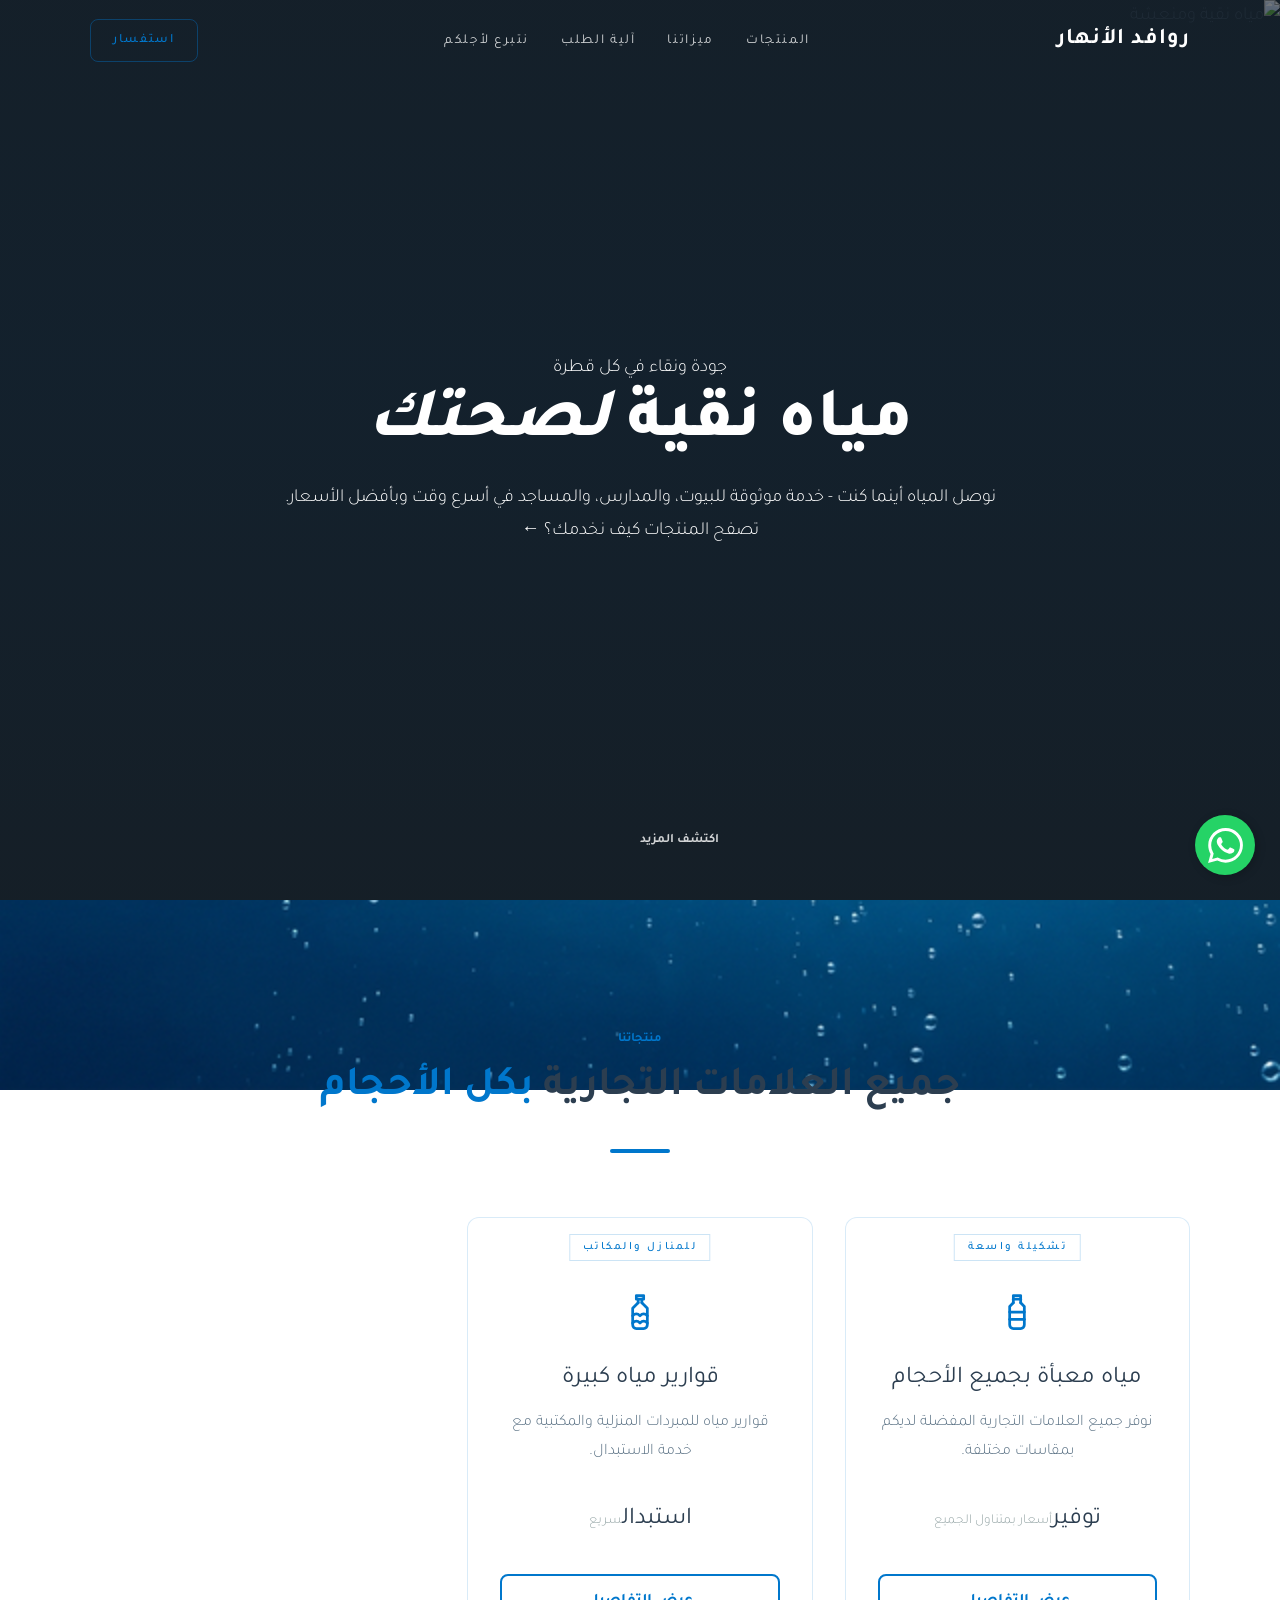
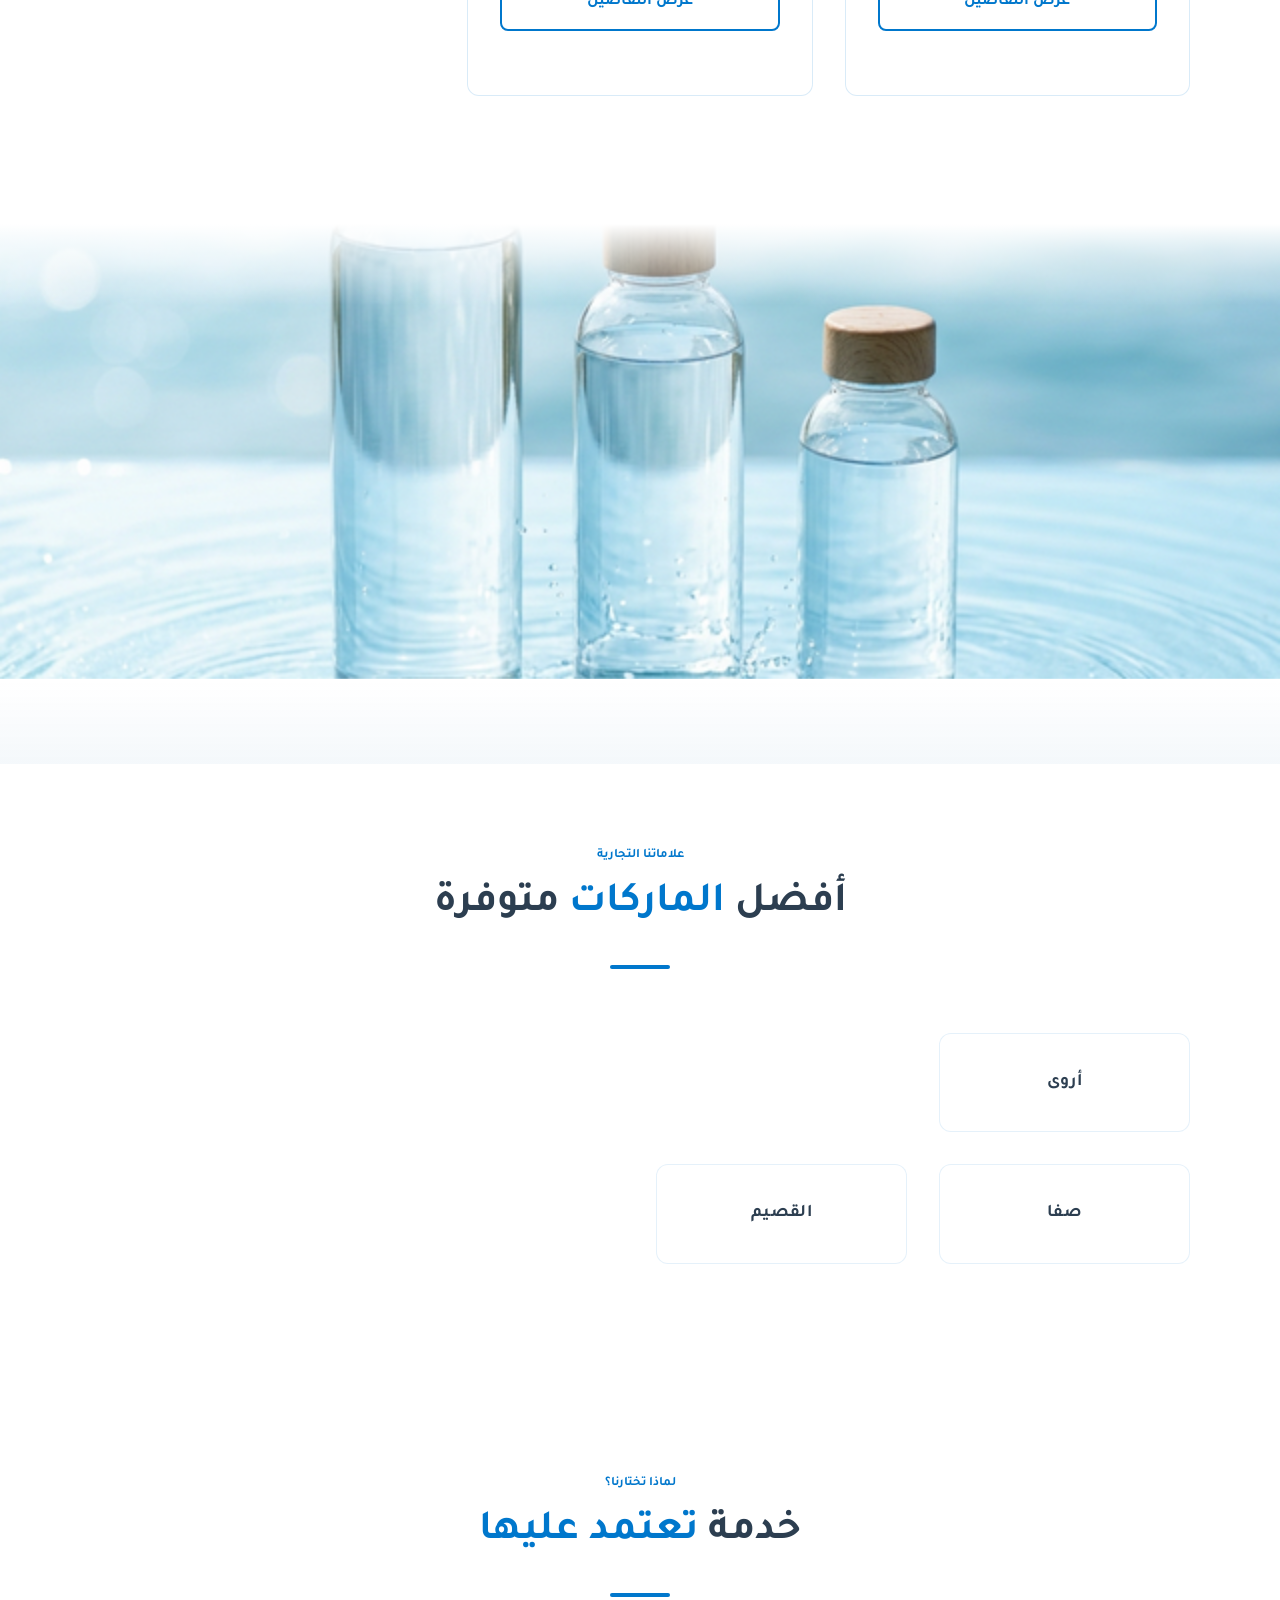
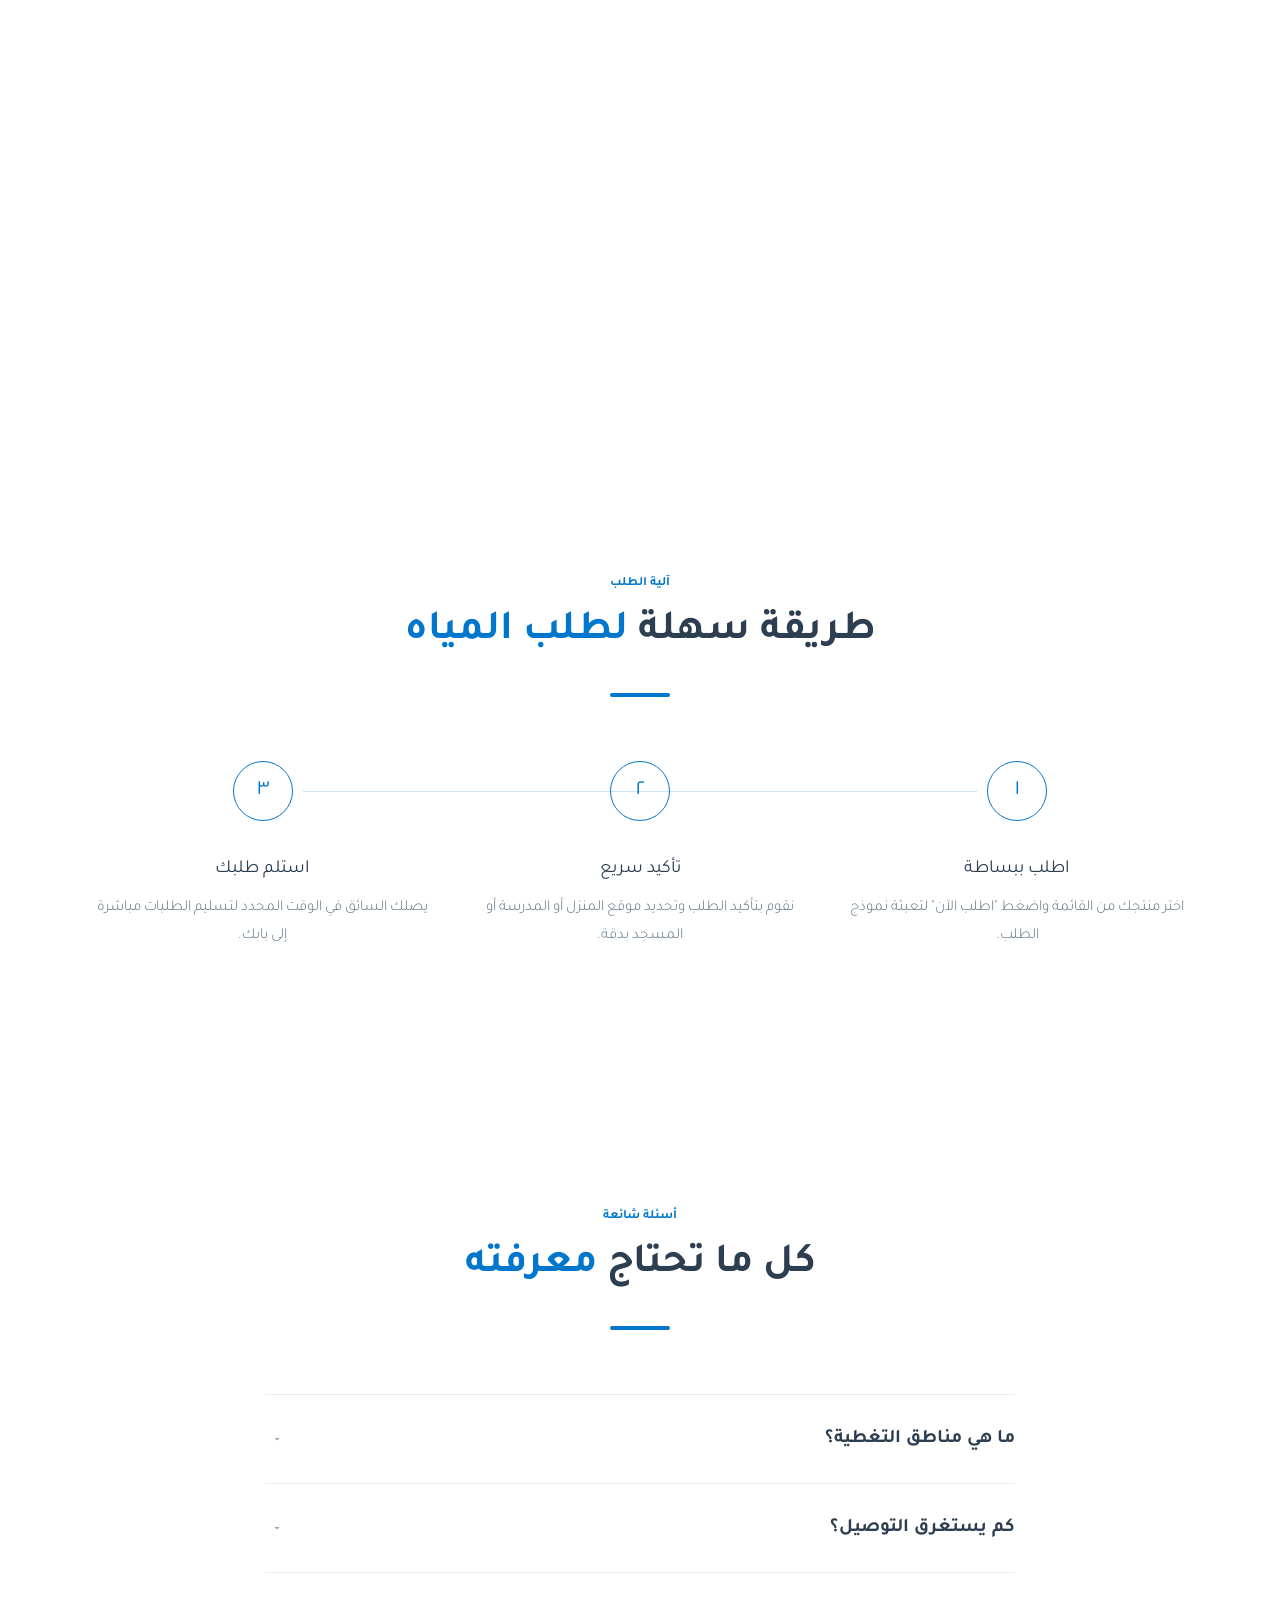
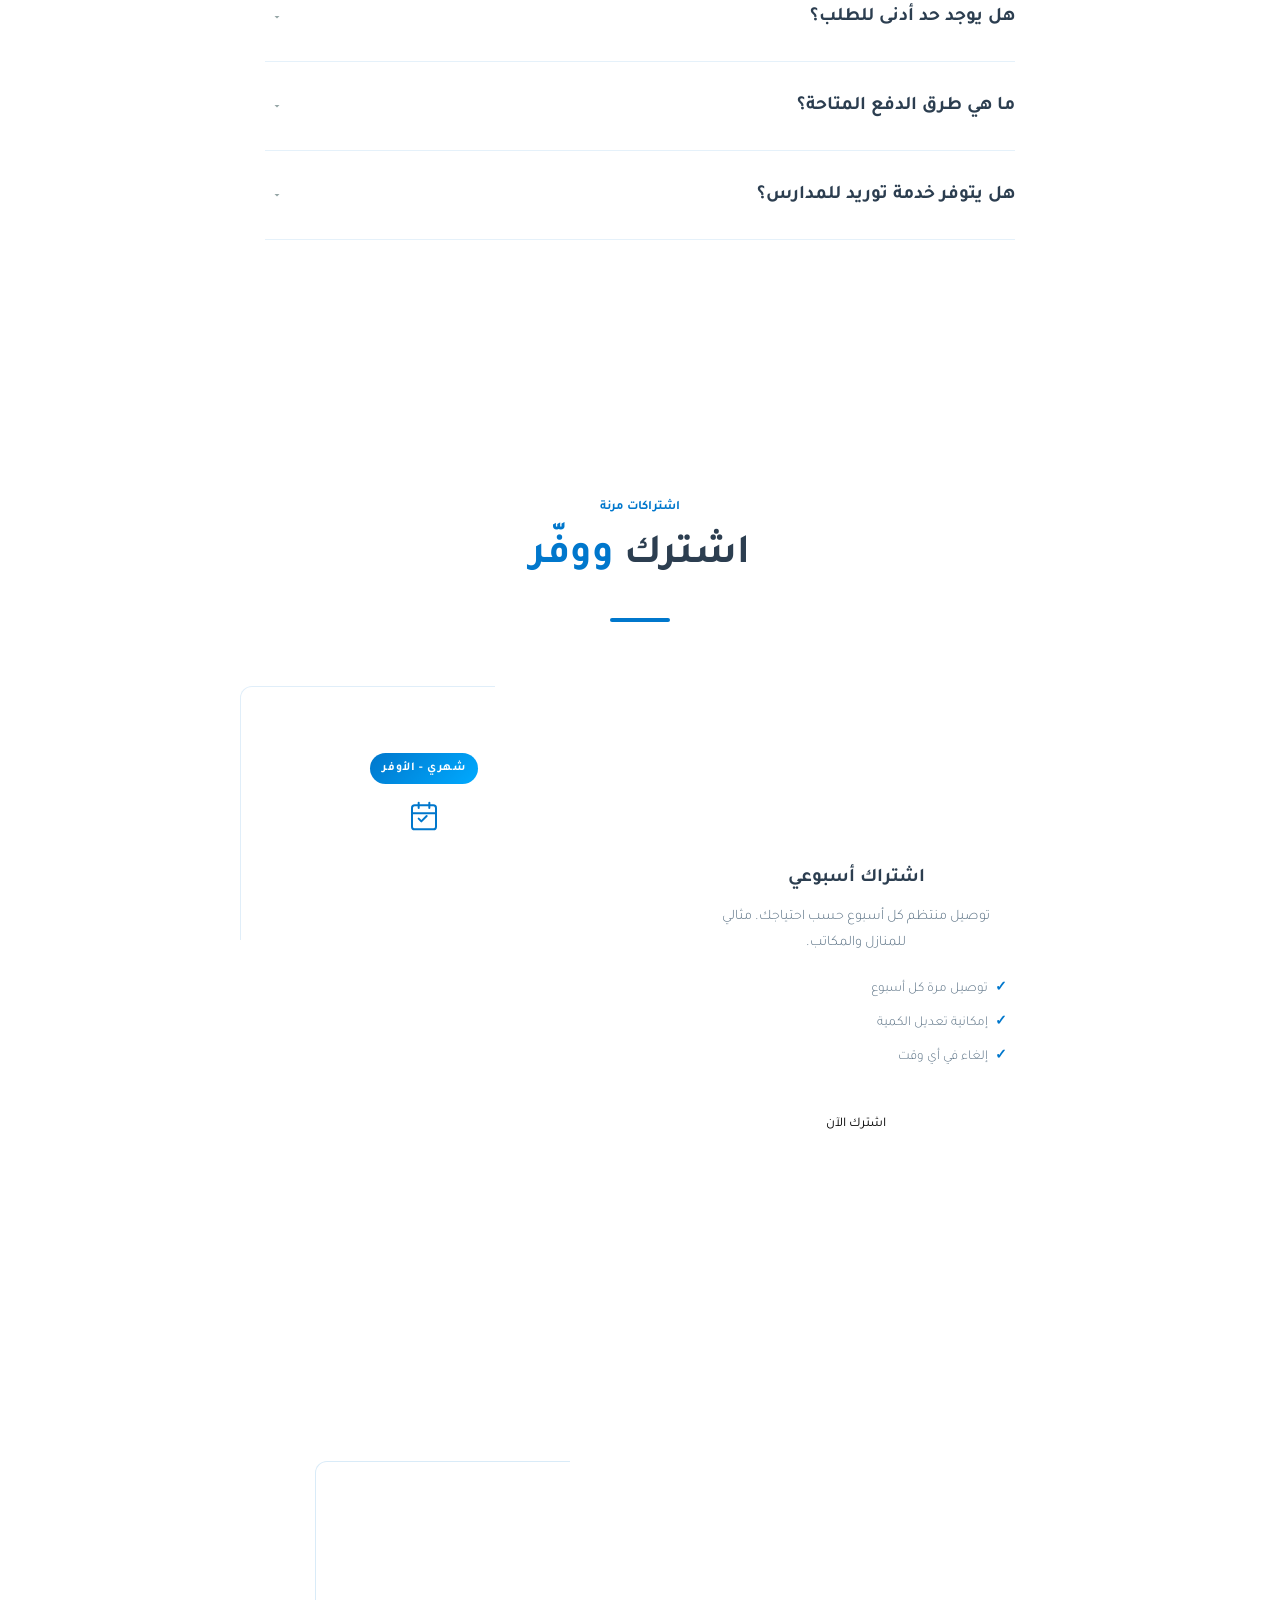
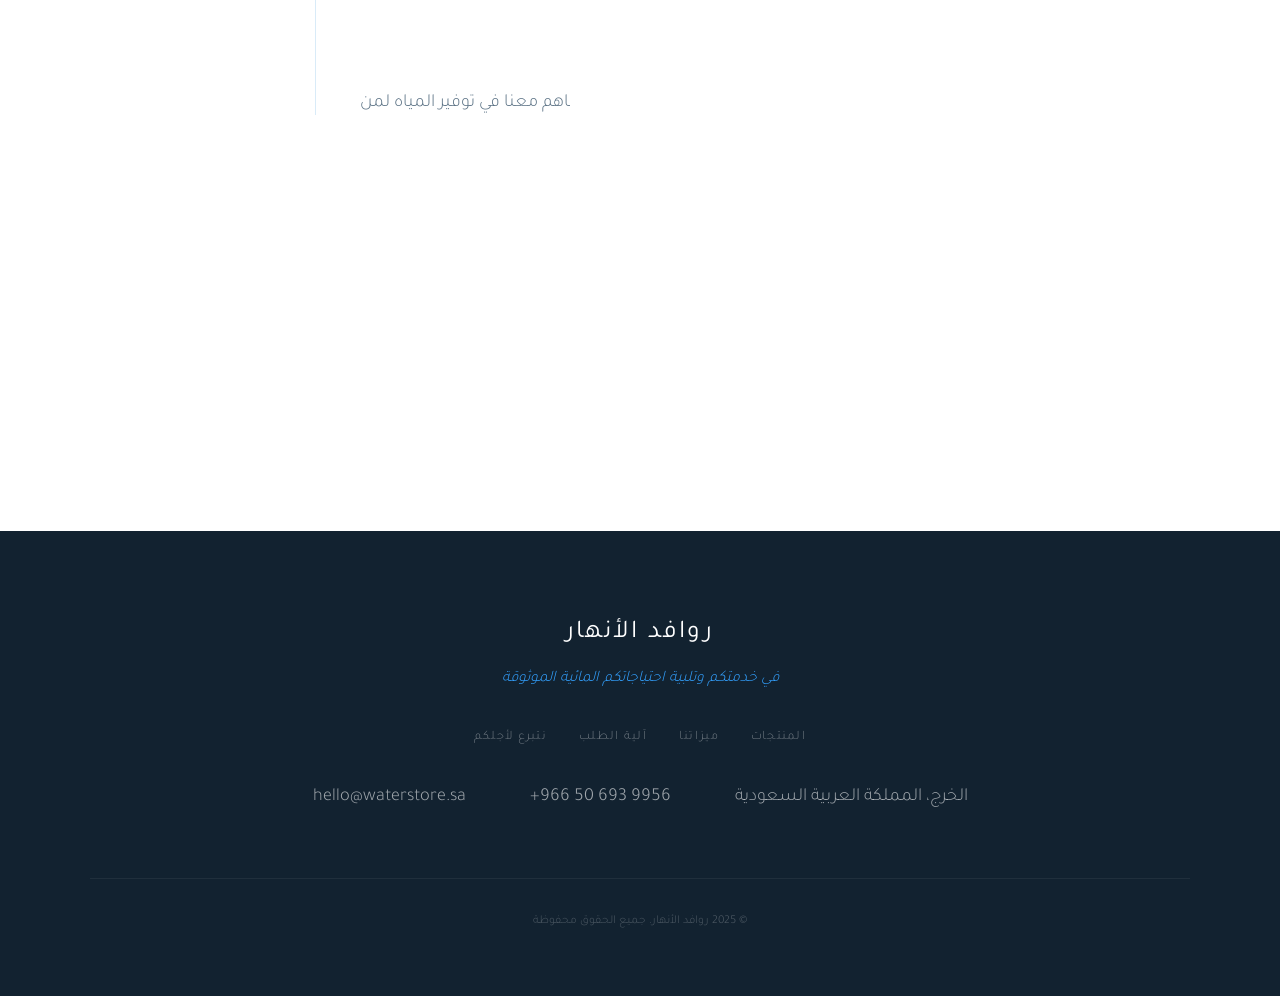
==== commit 4c39ced7: "Fix Arabic text encoding in index.html" ====
--- a/index.html
+++ b/index.html
@@ -1,12 +1,12 @@
-<!DOCTYPE html>
+﻿<!DOCTYPE html>
 <html lang="ar" dir="rtl">
 
 <head>
   <meta charset="UTF-8">
   <meta name="viewport" content="width=device-width, initial-scale=1.0">
-  <title>????? ???????</title>
+  <title>روافد الأنهار</title>
   <meta name="description"
-    content="???? ???? ????? ???? ????? ????? ?????? ??????? ???????? ???????? ????? ??????? ????? ???.">
+    content="نوفر خدمة توصيل مياه الشرب عالية الجودة للمنازل والمساجد والمدارس بأفضل الأسعار وأسرع وقت.">
   <link rel="preconnect" href="https://fonts.googleapis.com">
   <link rel="preconnect" href="https://fonts.gstatic.com" crossorigin>
   <link href="https://fonts.googleapis.com/css2?family=Tajawal:wght@300;400;500;700&display=swap" rel="stylesheet">
@@ -17,17 +17,17 @@
   <!-- ====== HEADER ====== -->
   <header class="site-header" id="header">
     <div class="container header-inner">
-      <div class="logo"><a href="#">????? ???????</a></div>
+      <div class="logo"><a href="#">روافد الأنهار</a></div>
       <nav class="main-nav">
         <ul>
-          <li><a href="#collection">????????</a></li>
-          <li><a href="#wellness">???????</a></li>
-          <li><a href="#process">???? ?????</a></li>
-          <li><a href="#charity">????? ??????</a></li>
+          <li><a href="#collection">المنتجات</a></li>
+          <li><a href="#wellness">ميزاتنا</a></li>
+          <li><a href="#process">آلية الطلب</a></li>
+          <li><a href="#charity">نتبرع لأجلكم</a></li>
         </ul>
       </nav>
       <div class="header-actions">
-        <a href="https://wa.me/966506939956" class="btn-outline" target="_blank" rel="noopener">???????</a>
+        <a href="https://wa.me/966506939956" class="btn-outline" target="_blank" rel="noopener">استفسار</a>
         <button class="mobile-menu-toggle" aria-label="Toggle menu">
           <span></span><span></span><span></span>
         </button>
@@ -38,23 +38,23 @@
   <!-- ====== HERO ====== -->
   <section class="hero" id="home">
     <div class="hero-bg">
-      <img src="assets/hero.png" alt="???? ???? ??????" loading="lazy">
+      <img src="assets/hero.png" alt="مياه نقية ومنعشة" loading="lazy">
       <div class="hero-overlay"></div>
     </div>
     <div class="container hero-content">
       <div class="hero-text-box reveal">
-        <span class="eyebrow">???? ????? ?? ?? ????</span>
-        <h1>???? ???? <em>?????</em></h1>
-        <p class="hero-subtext">???? ?????? ????? ??? - ???? ?????? ??????? ????????? ???????? ?? ???? ??? ??????
-          ???????.</p>
+        <span class="eyebrow">جودة ونقاء في كل قطرة</span>
+        <h1>مياه نقية <em>لصحتك</em></h1>
+        <p class="hero-subtext">نوصل المياه أينما كنت - خدمة موثوقة للبيوت، والمدارس، والمساجد في أسرع وقت وبأفضل
+          الأسعار.</p>
         <div class="hero-cta">
-          <a href="#collection" class="btn-primary">???? ????????</a>
-          <a href="#process" class="btn-text">??? ?????? <span class="arrow">&larr;</span></a>
+          <a href="#collection" class="btn-primary">تصفح المنتجات</a>
+          <a href="#process" class="btn-text">كيف نخدمك؟ <span class="arrow">&larr;</span></a>
         </div>
       </div>
     </div>
     <div class="scroll-indicator">
-      <span>????? ??????</span>
+      <span>اكتشف المزيد</span>
       <div class="mouse"></div>
     </div>
   </section>
@@ -62,13 +62,13 @@
   <!-- ====== COLLECTION ====== -->
   <section class="collection section-padding reveal" id="collection">
     <div class="container">
-      <p class="section-label">????????</p>
-      <h2 class="section-heading">???? ???????? ???????? <em>??? ???????</em></h2>
+      <p class="section-label">منتجاتنا</p>
+      <h2 class="section-heading">جميع العلامات التجارية <em>بكل الأحجام</em></h2>
       <div class="gold-line"></div>
 
       <div class="collection-grid">
         <a href="bottles.html" class="collection-item reveal">
-          <span class="collection-tag">?????? ?????</span>
+          <span class="collection-tag">تشكيلة واسعة</span>
           <div class="collection-icon">
             <svg viewBox="0 0 24 24" width="40" height="40" fill="none" stroke="var(--clr-gold)" stroke-width="1.5"
               stroke-linecap="round" stroke-linejoin="round">
@@ -80,16 +80,16 @@
               <line x1="8" y1="16" x2="16" y2="16" />
             </svg>
           </div>
-          <h3>???? ????? ????? ???????</h3>
-          <p>???? ???? ???????? ???????? ??????? ????? ??????? ??????.</p>
+          <h3>مياه معبأة بجميع الأحجام</h3>
+          <p>نوفر جميع العلامات التجارية المفضلة لديكم بمقاسات مختلفة.</p>
           <div class="collection-price">
-            <span>?????</span><span class="currency">????? ??????? ??????</span>
-          </div>
-          <span class="btn-order">??? ????????</span>
+            <span>توفير</span><span class="currency">أسعار بمتناول الجميع</span>
+          </div>
+          <span class="btn-order">عرض التفاصيل</span>
         </a>
 
         <a href="jugs.html" class="collection-item reveal">
-          <span class="collection-tag">??????? ????????</span>
+          <span class="collection-tag">للمنازل والمكاتب</span>
           <div class="collection-icon">
             <svg viewBox="0 0 24 24" width="40" height="40" fill="none" stroke="var(--clr-gold)" stroke-width="1.5"
               stroke-linecap="round" stroke-linejoin="round">
@@ -101,16 +101,16 @@
               <path d="M8 18s1-1 2-1 2 1 2 1 1-1 2-1 2 1 2 1" />
             </svg>
           </div>
-          <h3>?????? ???? ?????</h3>
-          <p>?????? ???? ???????? ???????? ????????? ?? ???? ?????????.</p>
+          <h3>قوارير مياه كبيرة</h3>
+          <p>قوارير مياه للمبردات المنزلية والمكتبية مع خدمة الاستبدال.</p>
           <div class="collection-price">
-            <span>???????</span><span class="currency">????</span>
-          </div>
-          <span class="btn-order">??? ????????</span>
+            <span>استبدال</span><span class="currency">سريع</span>
+          </div>
+          <span class="btn-order">عرض التفاصيل</span>
         </a>
 
         <a href="packages.html" class="collection-item reveal">
-          <span class="collection-tag">??? ?????</span>
+          <span class="collection-tag">أجر وثواب</span>
           <div class="collection-icon">
             <svg viewBox="0 0 24 24" width="40" height="40" fill="none" stroke="var(--clr-gold)" stroke-width="1.5"
               stroke-linecap="round" stroke-linejoin="round">
@@ -121,12 +121,12 @@
               <path d="M11.5 1.5a2 2 0 1 0 1 3.5 1.5 1.5 0 0 1-1-3.5z" />
             </svg>
           </div>
-          <h3>????? ??????? ????????</h3>
-          <p>???? ???? ?????? ?????? ??????? ?? ????? ????? ???????? ??????.</p>
+          <h3>باقات المساجد والمدارس</h3>
+          <p>عروض خاصة بأسعار الجملة المخفضة مع باقات يومية وأسبوعية وشهرية.</p>
           <div class="collection-price">
-            <span>????</span><span class="currency">????? ????</span>
-          </div>
-          <span class="btn-order">??? ???????</span>
+            <span>جملة</span><span class="currency">باقات مرنة</span>
+          </div>
+          <span class="btn-order">عرض الباقات</span>
         </a>
       </div>
     </div>
@@ -134,25 +134,25 @@
 
   <!-- ====== PRODUCT SHOWCASE IMAGE ====== -->
   <div class="product-showcase reveal">
-    <img src="assets/products.png" alt="?????? ?????? ?? ????? ??????" loading="lazy">
+    <img src="assets/products.png" alt="تشكيلة متنوعة من عبوات المياه" loading="lazy">
     <div class="product-showcase-overlay"></div>
   </div>
 
   <!-- ====== WATER BRANDS ====== -->
   <section class="brands section-padding reveal" id="brands">
     <div class="container">
-      <p class="section-label">???????? ????????</p>
-      <h2 class="section-heading">???? <em>????????</em> ??????</h2>
+      <p class="section-label">علاماتنا التجارية</p>
+      <h2 class="section-heading">أفضل <em>الماركات</em> متوفرة</h2>
       <div class="gold-line"></div>
       <div class="brands-grid">
-        <div class="brand-item"><span class="brand-name">????</span></div>
-        <div class="brand-item"><span class="brand-name">????</span></div>
-        <div class="brand-item"><span class="brand-name">????</span></div>
-        <div class="brand-item"><span class="brand-name">?????</span></div>
-        <div class="brand-item"><span class="brand-name">???</span></div>
-        <div class="brand-item"><span class="brand-name">??????</span></div>
-        <div class="brand-item"><span class="brand-name">???</span></div>
-        <div class="brand-item"><span class="brand-name">?????</span></div>
+        <div class="brand-item"><span class="brand-name">أروى</span></div>
+        <div class="brand-item"><span class="brand-name">نوفا</span></div>
+        <div class="brand-item"><span class="brand-name">حياة</span></div>
+        <div class="brand-item"><span class="brand-name">بيرين</span></div>
+        <div class="brand-item"><span class="brand-name">صفا</span></div>
+        <div class="brand-item"><span class="brand-name">القصيم</span></div>
+        <div class="brand-item"><span class="brand-name">هنا</span></div>
+        <div class="brand-item"><span class="brand-name">تانيا</span></div>
       </div>
     </div>
   </section>
@@ -160,8 +160,8 @@
   <!-- ====== WELLNESS / BENEFITS ====== -->
   <section class="wellness section-padding reveal" id="wellness">
     <div class="container">
-      <p class="section-label">????? ????????</p>
-      <h2 class="section-heading">???? <em>????? ?????</em></h2>
+      <p class="section-label">لماذا تختارنا؟</p>
+      <h2 class="section-heading">خدمة <em>تعتمد عليها</em></h2>
       <div class="gold-line"></div>
       <div class="wellness-grid">
         <div class="wellness-item reveal">
@@ -172,8 +172,8 @@
               <circle cx="5.5" cy="18.5" r="2.5"></circle>
               <circle cx="18.5" cy="18.5" r="2.5"></circle>
             </svg></div>
-          <h3>????? ????</h3>
-          <p>????? ???? ?????? ?????? ?????? ?????? ??? ??? ???? ?? ?????? ?? ???? ???.</p>
+          <h3>توصيل سريع</h3>
+          <p>أسطول جاهز لتلبية طلباتك وتوصيل المياه إلى باب بيتك أو مدرستك في أسرع وقت.</p>
         </div>
         <div class="wellness-item reveal">
           <div class="wellness-icon"><svg viewBox="0 0 24 24" width="24" height="24" fill="none" stroke="currentColor"
@@ -181,8 +181,8 @@
               <path d="M12 22s8-4 8-10V5l-8-3-8 3v7c0 6 8 10 8 10z"></path>
               <path d="M9 12l2 2 4-4"></path>
             </svg></div>
-          <h3>???? ??????</h3>
-          <p>???? ???? ??????? ??????? ????? ?????? ?????? ?????? ???????? ?????? ???????.</p>
+          <h3>جودة مضمونة</h3>
+          <p>مياه نقية وموثوقة ومعتمدة بأفضل معايير الجودة لتناسب احتياجات عائلتك اليومية.</p>
         </div>
         <div class="wellness-item reveal">
           <div class="wellness-icon"><svg viewBox="0 0 24 24" width="24" height="24" fill="none" stroke="currentColor"
@@ -190,8 +190,8 @@
               <path d="M20.59 13.41l-7.17 7.17a2 2 0 0 1-2.83 0L2 12V2h10l8.59 8.59a2 2 0 0 1 0 2.82z"></path>
               <line x1="7" y1="7" x2="7.01" y2="7"></line>
             </svg></div>
-          <h3>????? ??????</h3>
-          <p>???? ???? ??????? ??????? ????????? ??????? ???????? ????? ???? ?????.</p>
+          <h3>أسعار منافسة</h3>
+          <p>نقدم أفضل الأسعار والعروض التوفيرية للمنازل والمساجد بجودة خدمة عالية.</p>
         </div>
       </div>
     </div>
@@ -200,24 +200,24 @@
   <!-- ====== HOW IT WORKS ====== -->
   <section class="process section-padding reveal" id="process">
     <div class="container">
-      <p class="section-label">???? ?????</p>
-      <h2 class="section-heading">????? ???? <em>???? ??????</em></h2>
+      <p class="section-label">آلية الطلب</p>
+      <h2 class="section-heading">طريقة سهلة <em>لطلب المياه</em></h2>
       <div class="gold-line"></div>
       <div class="process-steps">
         <div class="process-step reveal">
-          <div class="step-number">?</div>
-          <h3>???? ??????</h3>
-          <p>???? ????? ?? ??????? ????? "???? ????" ?????? ????? ?????.</p>
+          <div class="step-number">١</div>
+          <h3>اطلب ببساطة</h3>
+          <p>اختر منتجك من القائمة واضغط "اطلب الآن" لتعبئة نموذج الطلب.</p>
         </div>
         <div class="process-step reveal">
-          <div class="step-number">?</div>
-          <h3>????? ????</h3>
-          <p>???? ?????? ????? ?????? ???? ?????? ?? ??????? ?? ?????? ????.</p>
+          <div class="step-number">٢</div>
+          <h3>تأكيد سريع</h3>
+          <p>نقوم بتأكيد الطلب وتحديد موقع المنزل أو المدرسة أو المسجد بدقة.</p>
         </div>
         <div class="process-step reveal">
-          <div class="step-number">?</div>
-          <h3>????? ????</h3>
-          <p>???? ?????? ?? ????? ?????? ?????? ??????? ?????? ??? ????.</p>
+          <div class="step-number">٣</div>
+          <h3>استلم طلبك</h3>
+          <p>يصلك السائق في الوقت المحدد لتسليم الطلبات مباشرة إلى بابك.</p>
         </div>
       </div>
     </div>
@@ -226,54 +226,54 @@
   <!-- ====== FAQ ====== -->
   <section class="faq section-padding reveal" id="faq">
     <div class="container">
-      <p class="section-label">????? ?????</p>
-      <h2 class="section-heading">?? ?? ????? <em>??????</em></h2>
+      <p class="section-label">أسئلة شائعة</p>
+      <h2 class="section-heading">كل ما تحتاج <em>معرفته</em></h2>
       <div class="gold-line"></div>
       <div class="faq-list">
         <div class="faq-item" id="faq-1"><button class="faq-question" aria-expanded="false"
-            aria-controls="faq-answer-1"><span>?? ?? ????? ????????</span><span class="faq-arrow"><svg
+            aria-controls="faq-answer-1"><span>ما هي مناطق التغطية؟</span><span class="faq-arrow"><svg
                 viewBox="0 0 24 24">
                 <path d="M7 10l5 5 5-5z" />
               </svg></span></button>
           <div class="faq-answer" id="faq-answer-1" role="region">
-            <div class="faq-answer-inner">???? ????? ???????? ???????? ?????? ?????? ????? ?????? ????? ???????.</div>
+            <div class="faq-answer-inner">نغطي الخرج والمناطق المجاورة بأسطول متكامل ومجهز لتلبية طلبات التوصيل.</div>
           </div>
         </div>
         <div class="faq-item" id="faq-2"><button class="faq-question" aria-expanded="false"
-            aria-controls="faq-answer-2"><span>?? ?????? ????????</span><span class="faq-arrow"><svg
+            aria-controls="faq-answer-2"><span>كم يستغرق التوصيل؟</span><span class="faq-arrow"><svg
                 viewBox="0 0 24 24">
                 <path d="M7 10l5 5 5-5z" />
               </svg></span></button>
           <div class="faq-answer" id="faq-answer-2" role="region">
-            <div class="faq-answer-inner">????? ???????? ?? ???? ??? ???? ?????? ???? ????? ????? ?? ????? ?????.</div>
+            <div class="faq-answer-inner">نلتزم بالتوصيل في أسرع وقت ممكن وغالبا خلال ساعات قليلة من تأكيد الطلب.</div>
           </div>
         </div>
         <div class="faq-item" id="faq-3"><button class="faq-question" aria-expanded="false"
-            aria-controls="faq-answer-3"><span>?? ???? ?? ???? ??????</span><span class="faq-arrow"><svg
+            aria-controls="faq-answer-3"><span>هل يوجد حد أدنى للطلب؟</span><span class="faq-arrow"><svg
                 viewBox="0 0 24 24">
                 <path d="M7 10l5 5 5-5z" />
               </svg></span></button>
           <div class="faq-answer" id="faq-answer-3" role="region">
-            <div class="faq-answer-inner">???? ?????? ??????? 10 ??????? ???????? ???????? 25 ??????.</div>
+            <div class="faq-answer-inner">الحد الأدنى للمنازل 10 كراتين، وللمساجد والمدارس 25 كرتونا.</div>
           </div>
         </div>
         <div class="faq-item" id="faq-4"><button class="faq-question" aria-expanded="false"
-            aria-controls="faq-answer-4"><span>?? ?? ??? ????? ????????</span><span class="faq-arrow"><svg
+            aria-controls="faq-answer-4"><span>ما هي طرق الدفع المتاحة؟</span><span class="faq-arrow"><svg
                 viewBox="0 0 24 24">
                 <path d="M7 10l5 5 5-5z" />
               </svg></span></button>
           <div class="faq-answer" id="faq-answer-4" role="region">
-            <div class="faq-answer-inner">????: ??? ??? ????????? ???? Apple Pay? ???????? ??????.</div>
+            <div class="faq-answer-inner">نقبل: كاش عند الاستلام، مدى، Apple Pay، والتحويل البنكي.</div>
           </div>
         </div>
         <div class="faq-item" id="faq-5"><button class="faq-question" aria-expanded="false"
-            aria-controls="faq-answer-5"><span>?? ????? ???? ????? ????????</span><span class="faq-arrow"><svg
+            aria-controls="faq-answer-5"><span>هل يتوفر خدمة توريد للمدارس؟</span><span class="faq-arrow"><svg
                 viewBox="0 0 24 24">
                 <path d="M7 10l5 5 5-5z" />
               </svg></span></button>
           <div class="faq-answer" id="faq-answer-5" role="region">
-            <div class="faq-answer-inner">???? ???? ???? ????? ????? ?? ??????? ??????? ?????? ???? ????? ???? ?????
-              ???? ??????????.</div>
+            <div class="faq-answer-inner">نعم، نوفر عقود توريد يومية أو أسبوعية للمدارس بأسعار جملة وعروض خاصة تناسب
+              جميع الاحتياجات.</div>
           </div>
         </div>
       </div>
@@ -283,12 +283,12 @@
   <!-- ====== SUBSCRIPTIONS ====== -->
   <section class="subscriptions section-padding reveal" id="subscriptions">
     <div class="container">
-      <p class="section-label">???????? ????</p>
-      <h2 class="section-heading">????? <em>?????</em></h2>
+      <p class="section-label">اشتراكات مرنة</p>
+      <h2 class="section-heading">اشترك <em>ووفّر</em></h2>
       <div class="gold-line"></div>
       <div class="sub-grid">
         <div class="sub-card reveal">
-          <div class="sub-badge">??????</div>
+          <div class="sub-badge">أسبوعي</div>
           <div class="sub-icon"><svg viewBox="0 0 24 24" width="32" height="32" fill="none" stroke="currentColor"
               stroke-width="1.5" stroke-linecap="round" stroke-linejoin="round">
               <rect x="3" y="4" width="18" height="18" rx="2" ry="2"></rect>
@@ -296,17 +296,17 @@
               <line x1="8" y1="2" x2="8" y2="6"></line>
               <line x1="3" y1="10" x2="21" y2="10"></line>
             </svg></div>
-          <h3>?????? ??????</h3>
-          <p>????? ????? ?? ????? ??? ???????. ????? ??????? ????????.</p>
+          <h3>اشتراك أسبوعي</h3>
+          <p>توصيل منتظم كل أسبوع حسب احتياجك. مثالي للمنازل والمكاتب.</p>
           <ul class="sub-features">
-            <li>????? ??? ?? ?????</li>
-            <li>??????? ????? ??????</li>
-            <li>????? ?? ?? ???</li>
+            <li>توصيل مرة كل أسبوع</li>
+            <li>إمكانية تعديل الكمية</li>
+            <li>إلغاء في أي وقت</li>
           </ul>
-          <button class="btn-order" onclick="openOrder('?????? ??????')">????? ????</button>
+          <button class="btn-order" onclick="openOrder('اشتراك أسبوعي')">اشترك الآن</button>
         </div>
         <div class="sub-card reveal">
-          <div class="sub-badge best">???? - ??????</div>
+          <div class="sub-badge best">شهري - الأوفر</div>
           <div class="sub-icon"><svg viewBox="0 0 24 24" width="32" height="32" fill="none" stroke="currentColor"
               stroke-width="1.5" stroke-linecap="round" stroke-linejoin="round">
               <rect x="3" y="4" width="18" height="18" rx="2" ry="2"></rect>
@@ -315,14 +315,14 @@
               <line x1="3" y1="10" x2="21" y2="10"></line>
               <path d="M8 14l2 2 4-4"></path>
             </svg></div>
-          <h3>?????? ????</h3>
-          <p>????? ???? ???? ???? ?? ?????? ?? ???????. ?????? ??????!</p>
+          <h3>اشتراك شهري</h3>
+          <p>توصيل شهري بسعر مخفض مع أولوية في التوصيل. الخيار الأوفر!</p>
           <ul class="sub-features">
-            <li>????? 4 ???? ??????</li>
-            <li>??? ??? ?????????</li>
-            <li>?????? ?? ???????</li>
+            <li>توصيل 4 مرات شهرياً</li>
+            <li>خصم خاص للمشتركين</li>
+            <li>أولوية في التوصيل</li>
           </ul>
-          <button class="btn-order" onclick="openOrder('?????? ????')">????? ????</button>
+          <button class="btn-order" onclick="openOrder('اشتراك شهري')">اشترك الآن</button>
         </div>
       </div>
     </div>
@@ -340,13 +340,13 @@
             <line x1="10" y1="7" x2="14" y2="7" />
             <path d="M11.5 1.5a2 2 0 1 0 1 3.5 1.5 1.5 0 0 1-1-3.5z" />
           </svg></div>
-        <h2>????? ??????</h2>
-        <p>??? ???? ???? ?: "???? ?????? ??? ?????". ???? ???? ?? ????? ?????? ??? ???????.</p>
+        <h2>نتبرع لأجلكم</h2>
+        <p>قال رسول الله ﷺ: "أفضل الصدقة سقي الماء". ساهم معنا في توفير المياه لمن يحتاجها.</p>
         <div class="donation-amounts">
-          <button class="donation-btn" id="donate-week">???? ???? ???????</button>
-          <button class="donation-btn" id="donate-friday">???? ??? ??????</button>
-        </div>
-        <p class="charity-note">???? ?????? ????? ?????? ?????? ??????? ???? ??????? ??? ???????</p>
+          <button class="donation-btn" id="donate-week">تبرع طوال الأسبوع</button>
+          <button class="donation-btn" id="donate-friday">تبرع يوم الجمعة</button>
+        </div>
+        <p class="charity-note">نقوم بتوصيل طلبات السقيا مباشرة وتزويدك بصور التوثيق عند التسليم</p>
       </div>
     </div>
   </section>
@@ -354,21 +354,21 @@
   <!-- ====== FOOTER ====== -->
   <footer class="site-footer" id="contact">
     <div class="container footer-inner">
-      <p class="footer-brand">????? ???????</p>
-      <p class="footer-tagline">?? ?????? ?????? ?????????? ??????? ????????</p>
+      <p class="footer-brand">روافد الأنهار</p>
+      <p class="footer-tagline">في خدمتكم وتلبية احتياجاتكم المائية الموثوقة</p>
       <div class="footer-links">
-        <a href="#collection">????????</a>
-        <a href="#wellness">???????</a>
-        <a href="#process">???? ?????</a>
-        <a href="#charity">????? ??????</a>
+        <a href="#collection">المنتجات</a>
+        <a href="#wellness">ميزاتنا</a>
+        <a href="#process">آلية الطلب</a>
+        <a href="#charity">نتبرع لأجلكم</a>
       </div>
       <div class="footer-contact">
-        <p>?????? ??????? ??????? ????????</p>
+        <p>الخرج، المملكة العربية السعودية</p>
         <p dir="ltr">+966 50 693 9956</p>
         <p>hello@waterstore.sa</p>
       </div>
       <div class="footer-bottom">
-        <span>&copy; 2025 ????? ???????. ???? ?????? ??????</span>
+        <span>&copy; 2025 روافد الأنهار. جميع الحقوق محفوظة</span>
       </div>
     </div>
   </footer>
@@ -377,72 +377,72 @@
   <div class="order-modal-overlay" id="orderModal">
     <div class="order-modal">
       <button class="modal-close" id="modalClose">&times;</button>
-      <h2>???? ????</h2>
-      <p class="modal-subtitle">???? ???????? ???????? ???</p>
+      <h2>اطلب الآن</h2>
+      <p class="modal-subtitle">عبّي البيانات وبنتواصل معك</p>
       <form id="orderForm">
-        <div class="form-group"><label>??????</label><select id="orderProduct" required>
-            <option value="">???? ??????</option>
-            <option value="????">????</option>
-            <option value="????">????</option>
-            <option value="????">????</option>
-            <option value="?????">?????</option>
-            <option value="???">???</option>
-            <option value="??????">??????</option>
-            <option value="???">???</option>
-            <option value="?????">?????</option>
-            <option value="?????? ????">?????? ????</option>
-            <option value="?????? ??????">?????? ??????</option>
-            <option value="?????? ???">?????? ???</option>
-            <option value="?????? ?????">?????? ?????</option>
-            <option value="?????? ??????">?????? ??????</option>
-            <option value="?????? ????">?????? ????</option>
-            <option value="???? ????? - ????? ??????">???? ????? - ????? ??????</option>
-            <option value="???? ??????? - ????? ??????">???? ??????? - ????? ??????</option>
-            <option value="???? ????? - ????? ??????">???? ????? - ????? ??????</option>
+        <div class="form-group"><label>المنتج</label><select id="orderProduct" required>
+            <option value="">اختر المنتج</option>
+            <option value="أروى">أروى</option>
+            <option value="نوفا">نوفا</option>
+            <option value="حياة">حياة</option>
+            <option value="بيرين">بيرين</option>
+            <option value="صفا">صفا</option>
+            <option value="القصيم">القصيم</option>
+            <option value="هنا">هنا</option>
+            <option value="تانيا">تانيا</option>
+            <option value="قوارير نوفا">قوارير نوفا</option>
+            <option value="قوارير القصيم">قوارير القصيم</option>
+            <option value="قوارير هنا">قوارير هنا</option>
+            <option value="قوارير تانيا">قوارير تانيا</option>
+            <option value="اشتراك أسبوعي">اشتراك أسبوعي</option>
+            <option value="اشتراك شهري">اشتراك شهري</option>
+            <option value="باقة يومية - مساجد ومدارس">باقة يومية - مساجد ومدارس</option>
+            <option value="باقة أسبوعية - مساجد ومدارس">باقة أسبوعية - مساجد ومدارس</option>
+            <option value="باقة شهرية - مساجد ومدارس">باقة شهرية - مساجد ومدارس</option>
           </select></div>
-        <div class="form-group"><label>??????? ????????</label><select id="orderBrand">
-            <option value="?? ?????">?? ?????</option>
-            <option value="????">????</option>
-            <option value="????">????</option>
-            <option value="????">????</option>
-            <option value="?????">?????</option>
-            <option value="???">???</option>
-            <option value="??????">??????</option>
-            <option value="???">???</option>
-            <option value="?????">?????</option>
+        <div class="form-group"><label>العلامة التجارية</label><select id="orderBrand">
+            <option value="أي ماركة">أي ماركة</option>
+            <option value="أروى">أروى</option>
+            <option value="نوفا">نوفا</option>
+            <option value="حياة">حياة</option>
+            <option value="بيرين">بيرين</option>
+            <option value="صفا">صفا</option>
+            <option value="القصيم">القصيم</option>
+            <option value="هنا">هنا</option>
+            <option value="تانيا">تانيا</option>
           </select></div>
-        <div class="form-group"><label>??????</label>
+        <div class="form-group"><label>الكمية</label>
           <div class="qty-control"><button type="button" class="qty-btn" id="qtyMinus">-</button><input type="number"
               id="orderQty" value="1" min="1" max="100"><button type="button" class="qty-btn" id="qtyPlus">+</button>
           </div>
         </div>
-        <div class="form-group"><label>?????</label><input type="text" id="orderName" placeholder="???? ??????"
+        <div class="form-group"><label>الاسم</label><input type="text" id="orderName" placeholder="اسمك الكريم"
             required></div>
-        <div class="form-group"><label>??? ??????</label><input type="tel" id="orderPhone" placeholder="05XXXXXXXX"
+        <div class="form-group"><label>رقم الجوال</label><input type="tel" id="orderPhone" placeholder="05XXXXXXXX"
             required dir="ltr"></div>
-        <div class="form-group"><label>???????</label><input type="text" id="orderAddress"
-            placeholder="????? ??????? ??? ??????" required></div>
-        <div class="form-group"><label>????? ?????</label>
+        <div class="form-group"><label>العنوان</label><input type="text" id="orderAddress"
+            placeholder="الحي، الشارع، رقم المنزل" required></div>
+        <div class="form-group"><label>طريقة الدفع</label>
           <div class="payment-methods">
-            <label class="payment-option"><input type="radio" name="payment" value="??? ??? ????????" checked><span
+            <label class="payment-option"><input type="radio" name="payment" value="كاش عند الاستلام" checked><span
                 class="payment-label"><svg viewBox="0 0 24 24" width="20" height="20" fill="none" stroke="currentColor"
                   stroke-width="1.5">
                   <rect x="1" y="4" width="22" height="16" rx="2" />
                   <line x1="1" y1="10" x2="23" y2="10" />
-                </svg>???</span></label>
-            <label class="payment-option"><input type="radio" name="payment" value="???"><span
+                </svg>كاش</span></label>
+            <label class="payment-option"><input type="radio" name="payment" value="مدى"><span
                 class="payment-label"><svg viewBox="0 0 24 24" width="20" height="20" fill="none" stroke="currentColor"
                   stroke-width="1.5">
                   <rect x="1" y="4" width="22" height="16" rx="2" />
                   <circle cx="12" cy="12" r="3" />
-                </svg>???</span></label>
+                </svg>مدى</span></label>
             <label class="payment-option"><input type="radio" name="payment" value="Apple Pay"><span
                 class="payment-label"><svg viewBox="0 0 24 24" width="20" height="20" fill="none" stroke="currentColor"
                   stroke-width="1.5">
                   <path d="M12 2a10 10 0 1 0 0 20 10 10 0 0 0 0-20z" />
                   <path d="M15 8c-1-1-3-1-3 1v2h3v2h-3v6h-2v-6H8v-2h2V9c0-3 3-3.5 5-2z" />
                 </svg>Apple Pay</span></label>
-            <label class="payment-option"><input type="radio" name="payment" value="????? ????"><span
+            <label class="payment-option"><input type="radio" name="payment" value="تحويل بنكي"><span
                 class="payment-label"><svg viewBox="0 0 24 24" width="20" height="20" fill="none" stroke="currentColor"
                   stroke-width="1.5">
                   <path d="M3 21h18" />
@@ -453,19 +453,20 @@
                   <line x1="12" y1="10" x2="12" y2="21" />
                   <line x1="16" y1="10" x2="16" y2="21" />
                   <line x1="20" y1="10" x2="20" y2="21" />
-                </svg>?????</span></label>
-          </div>
-        </div>
-        <div class="form-group"><label>??????? (???????)</label><textarea id="orderNotes"
-            placeholder="?? ?????? ??????..." rows="2"></textarea></div>
-        <button type="submit" class="btn-submit-order">????? ?????</button>
+                </svg>تحويل</span></label>
+          </div>
+        </div>
+        <div class="form-group"><label>ملاحظات (اختياري)</label><textarea id="orderNotes"
+            placeholder="أي تفاصيل إضافية..." rows="2"></textarea></div>
+        <button type="submit" class="btn-submit-order">تأكيد الطلب</button>
       </form>
     </div>
   </div>
 
+  <script src="script.js"></script>
   <!-- Floating WhatsApp Button -->
   <a href="https://wa.me/966506939956" class="whatsapp-float" target="_blank" rel="noopener noreferrer"
-    title="??????????? ????????">
+    title="للتواصل والمساعدة">
     <svg viewBox="0 0 24 24" width="35" height="35" fill="currentColor">
       <path
         d="M17.472 14.382c-.297-.149-1.758-.867-2.03-.967-.273-.099-.471-.148-.67.15-.197.297-.767.966-.94 1.164-.173.199-.347.223-.644.075-.297-.15-1.255-.463-2.39-1.475-.883-.788-1.48-1.761-1.653-2.059-.173-.297-.018-.458.13-.606.134-.133.298-.347.446-.52.149-.174.198-.298.298-.497.099-.198.05-.371-.025-.52-.075-.149-.669-1.612-.916-2.207-.242-.579-.487-.5-.669-.51a12.8 12.8 0 0 0-.57-.01c-.198 0-.52.074-.792.372-.272.297-1.04 1.016-1.04 2.479 0 1.462 1.065 2.875 1.213 3.074.149.198 2.096 3.2 5.077 4.487.709.306 1.262.489 1.694.625.712.227 1.36.195 1.871.118.571-.085 1.758-.719 2.006-1.413.248-.694.248-1.289.173-1.413-.074-.124-.272-.198-.57-.347m-5.421 7.403h-.004a9.87 9.87 0 0 1-5.031-1.378l-.361-.214-3.741.982.998-3.648-.235-.374a9.86 9.86 0 0 1-1.51-5.26c.001-5.45 4.436-9.884 9.888-9.884 2.64 0 5.122 1.03 6.988 2.898a9.825 9.825 0 0 1 2.893 6.994c-.003 5.45-4.437 9.884-9.885 9.884m8.413-18.297A11.815 11.815 0 0 0 12.05 0C5.495 0 .16 5.335.157 11.892c0 2.096.547 4.142 1.588 5.945L.057 24l6.305-1.654a11.882 11.882 0 0 0 5.683 1.448h.005c6.554 0 11.89-5.335 11.893-11.893a11.821 11.821 0 0 0-3.48-8.413Z" />
@@ -476,5 +477,4 @@
   <script src="https://cdn.jsdelivr.net/npm/@supabase/supabase-js@2"></script>
   <script src="script.js?v=3"></script>
 </body>
-
 </html>
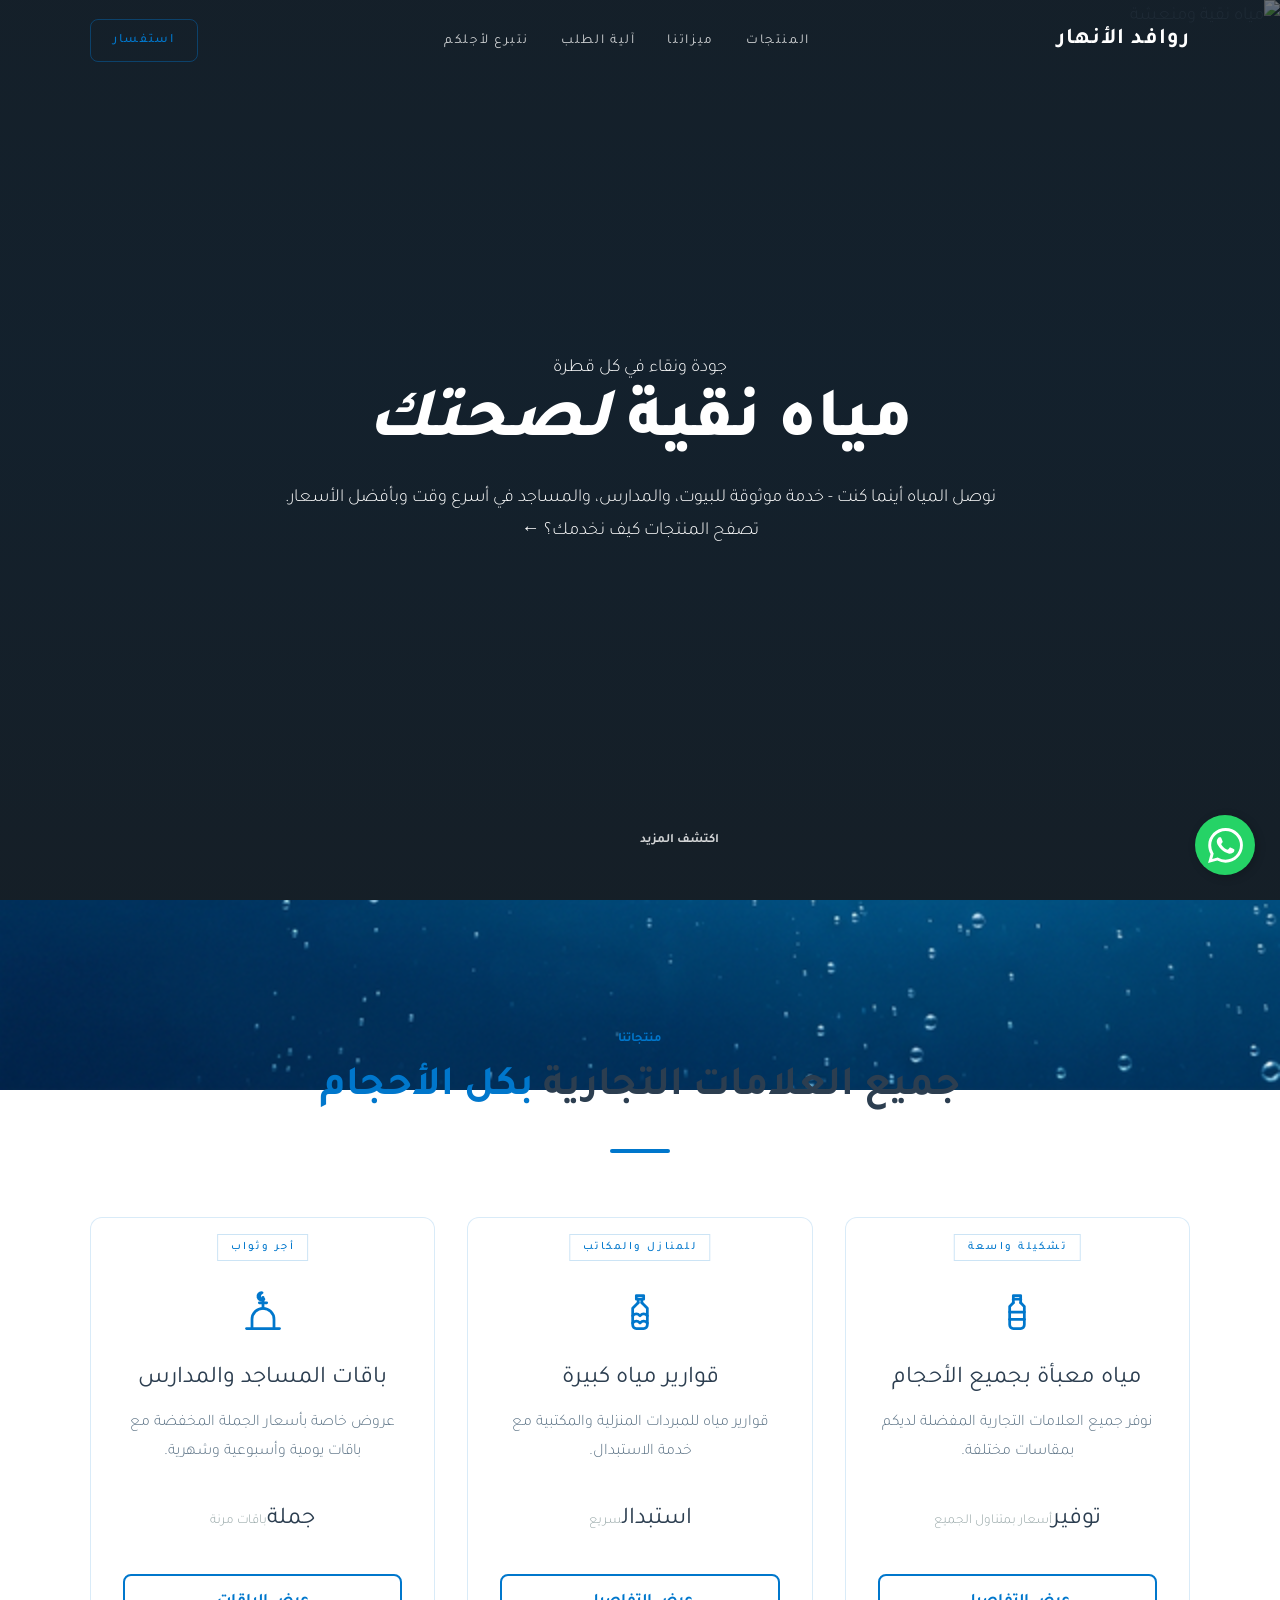
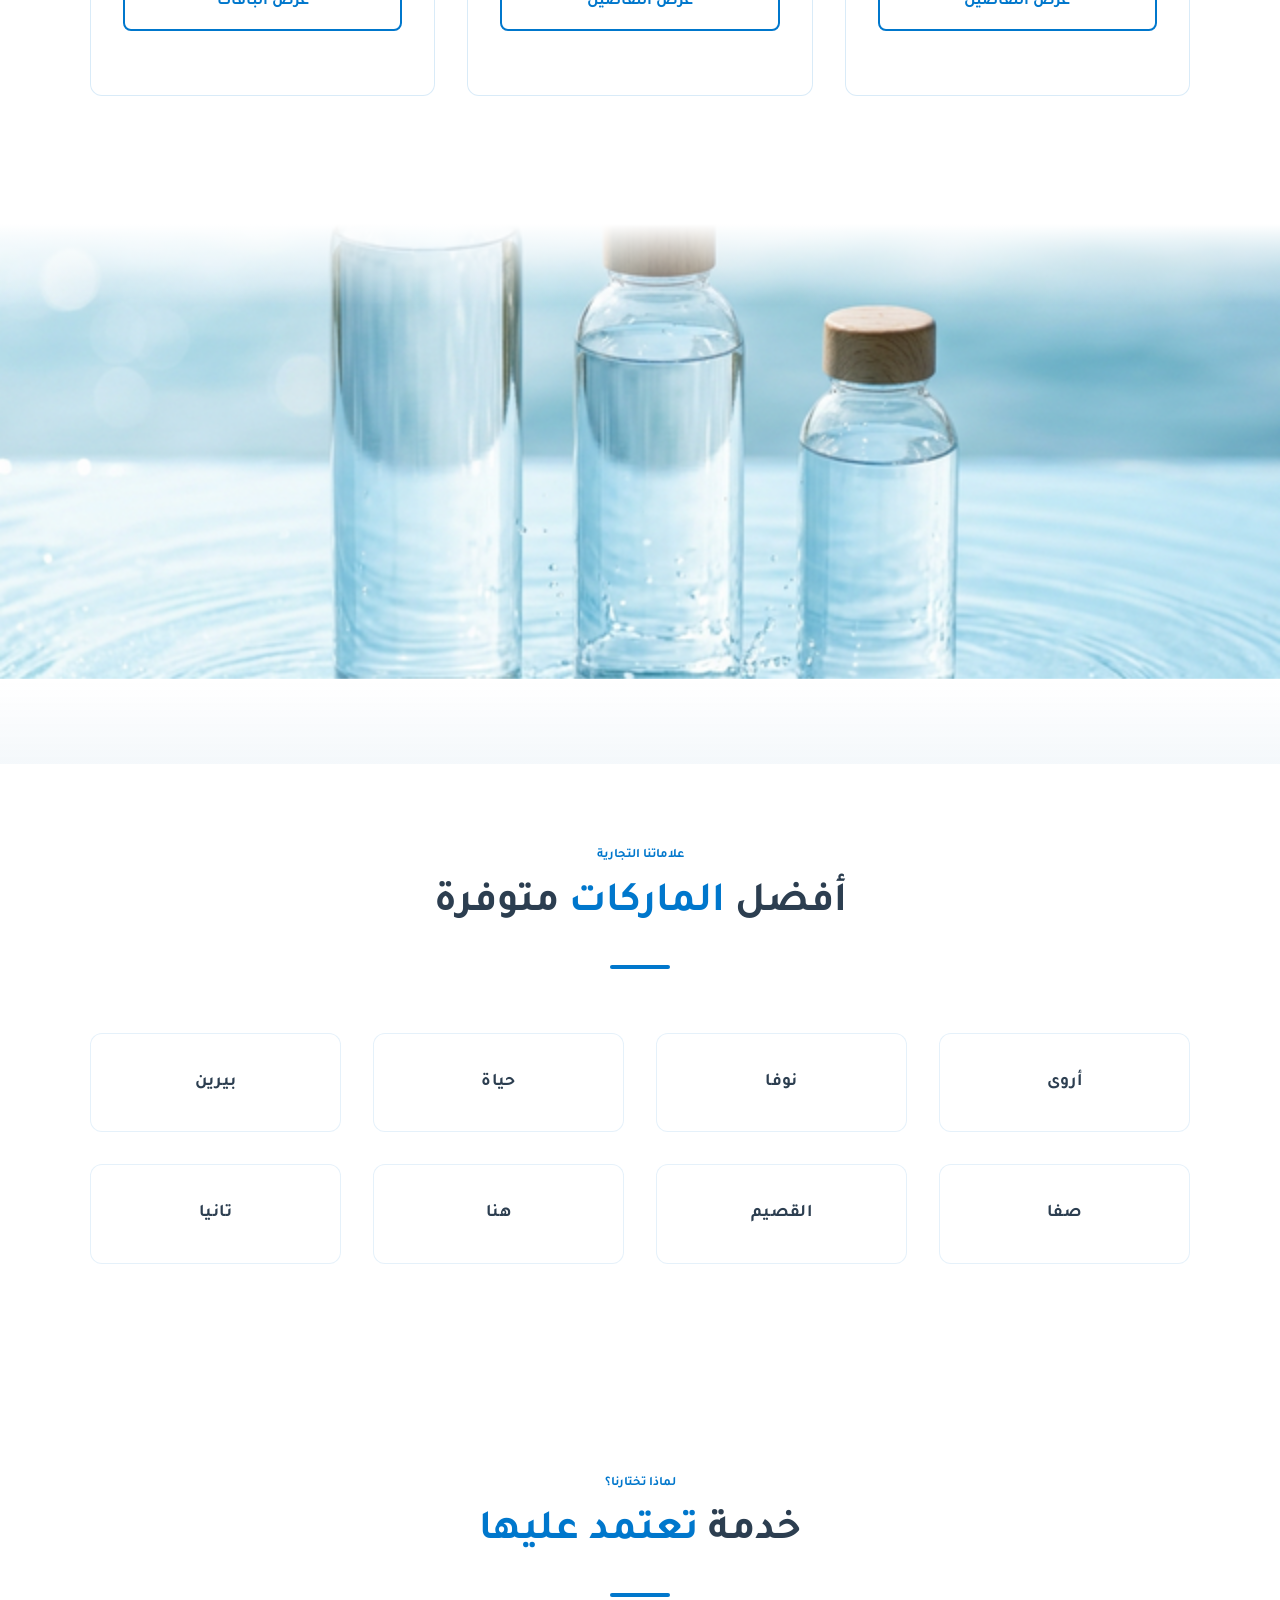
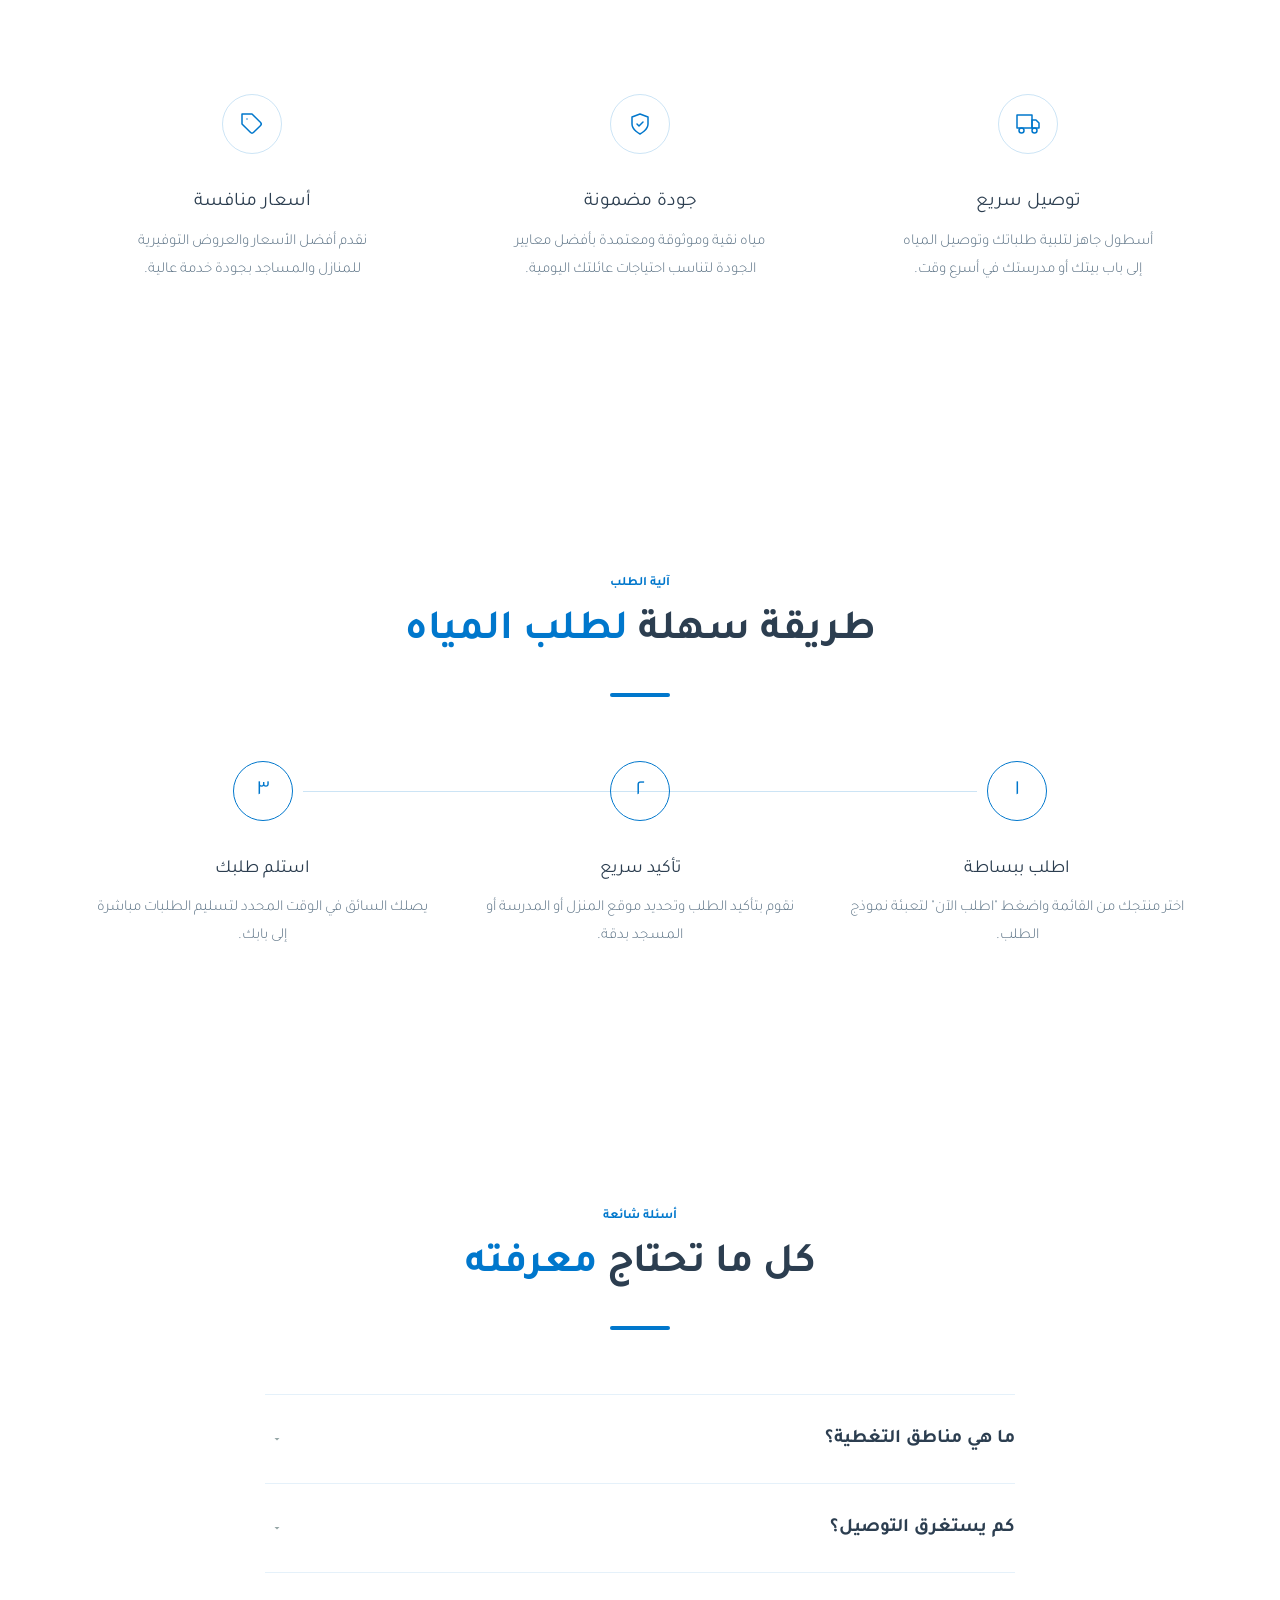
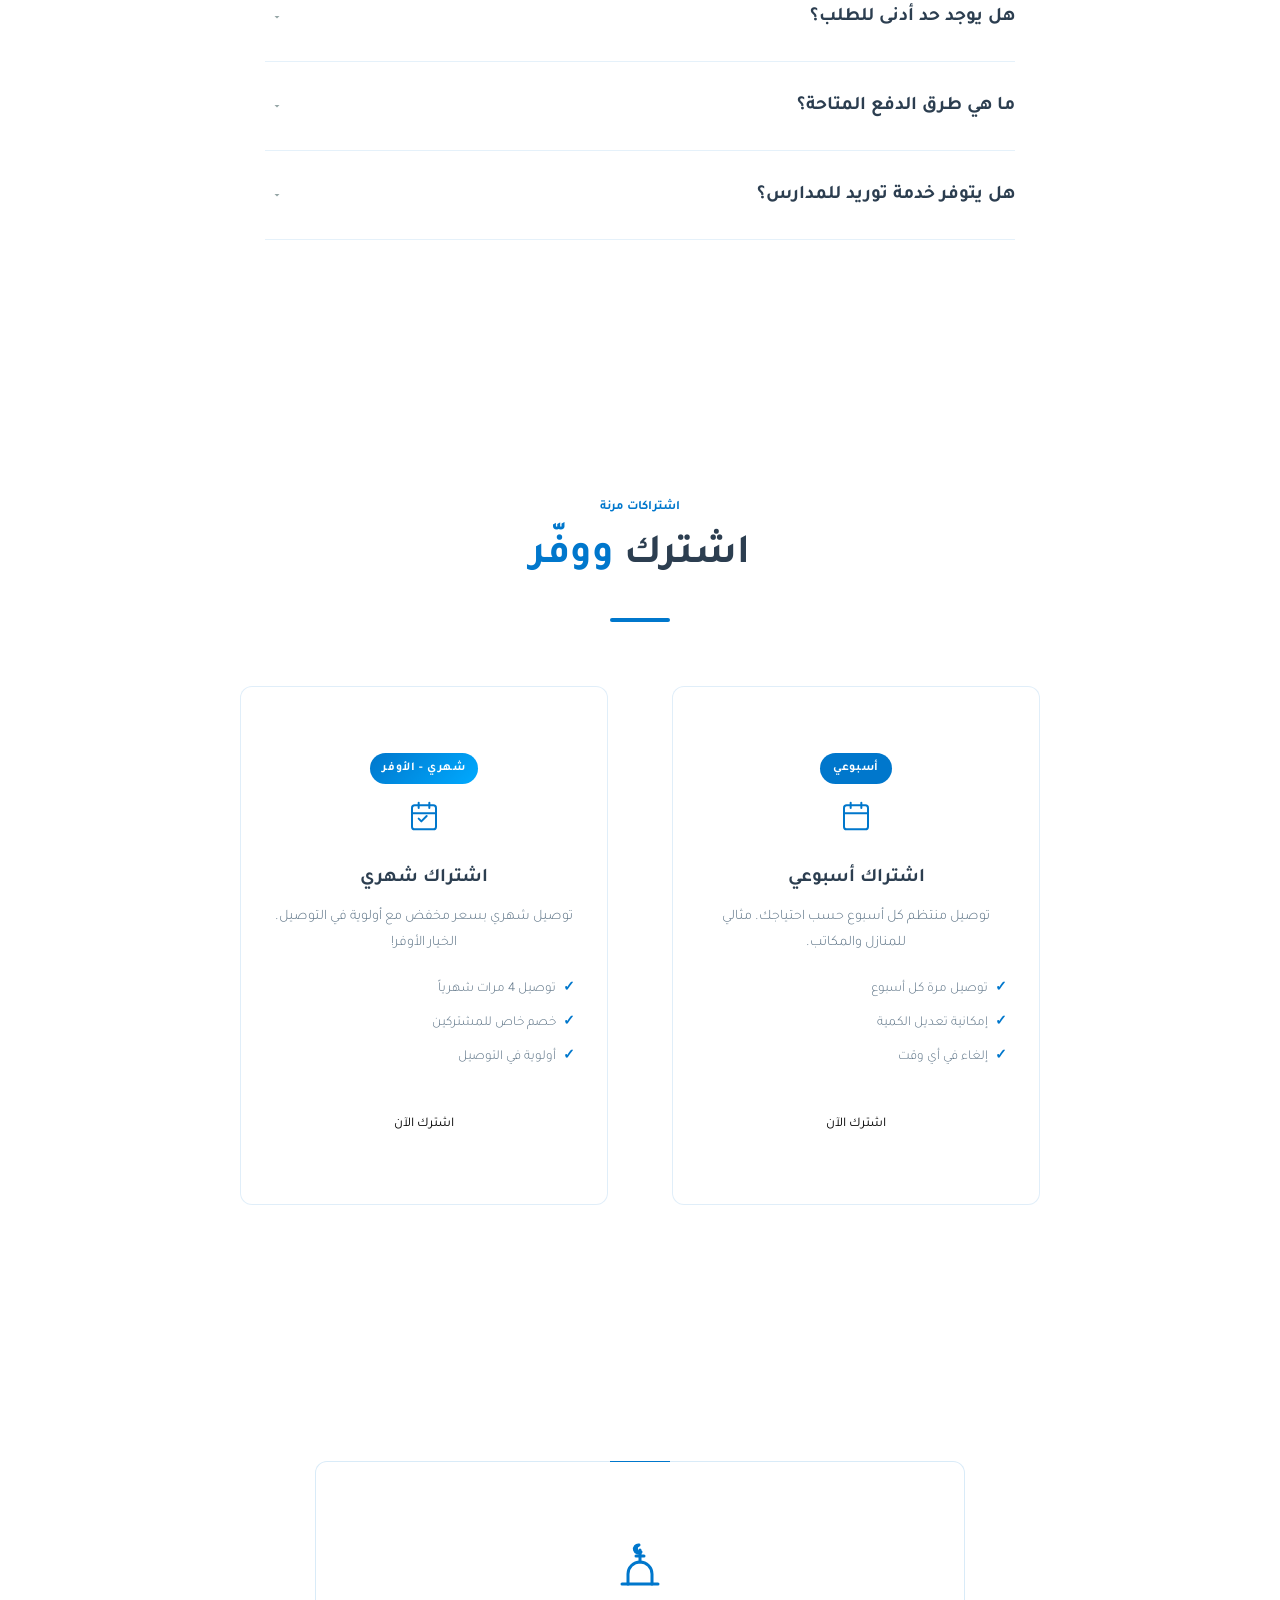
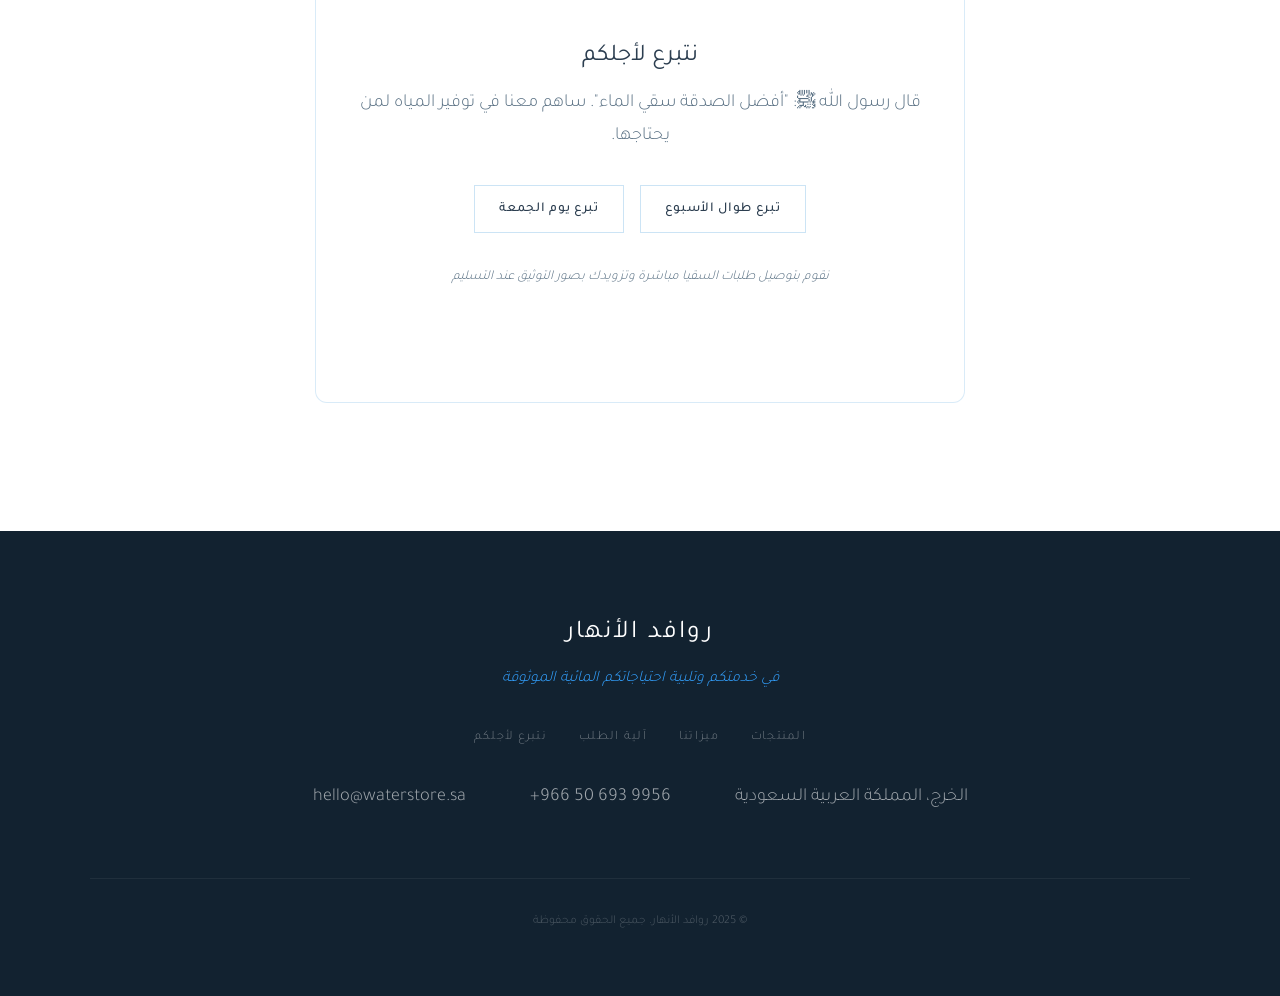
==== commit a3a8907b: "Merge branch 'main' of https://github.com/ranaalharbi03-sudo/rawafd" ====
--- a/index.html
+++ b/index.html
@@ -478,3 +478,4 @@
   <script src="script.js?v=3"></script>
 </body>
 </html>
+
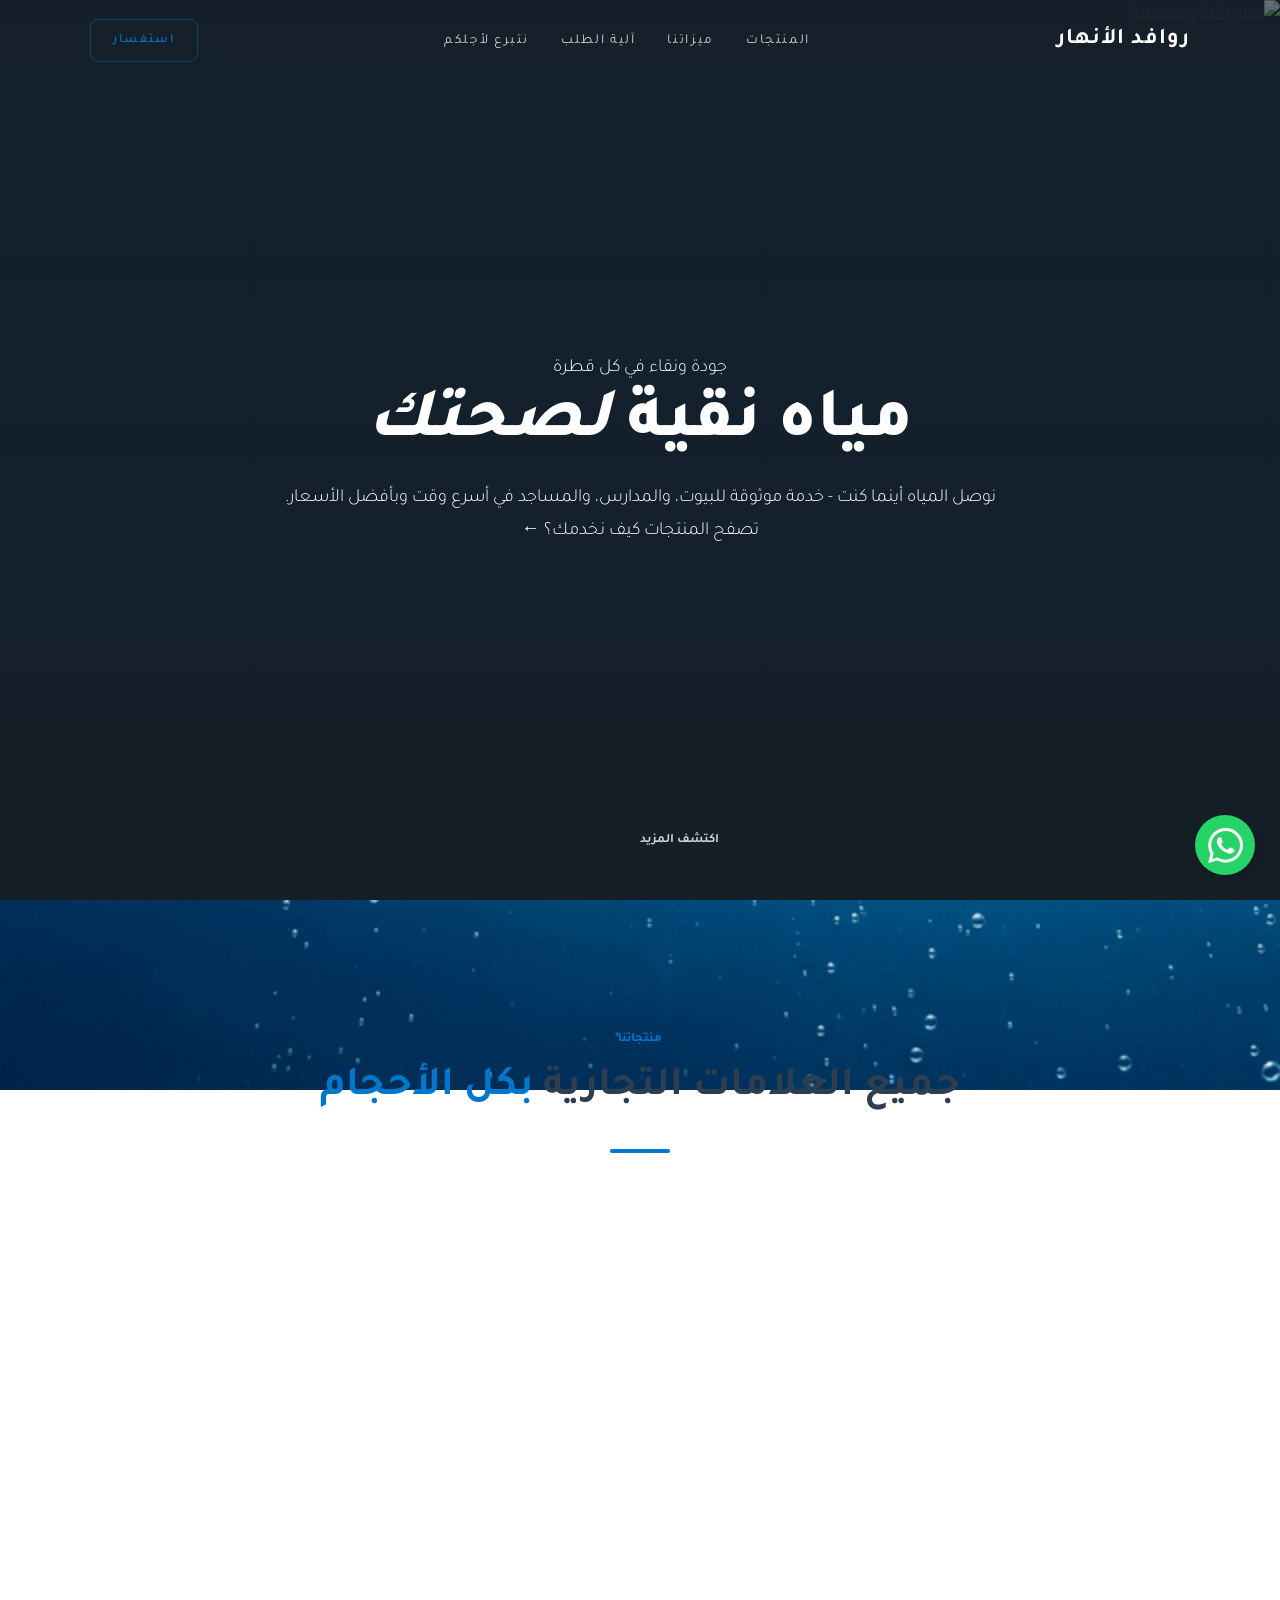
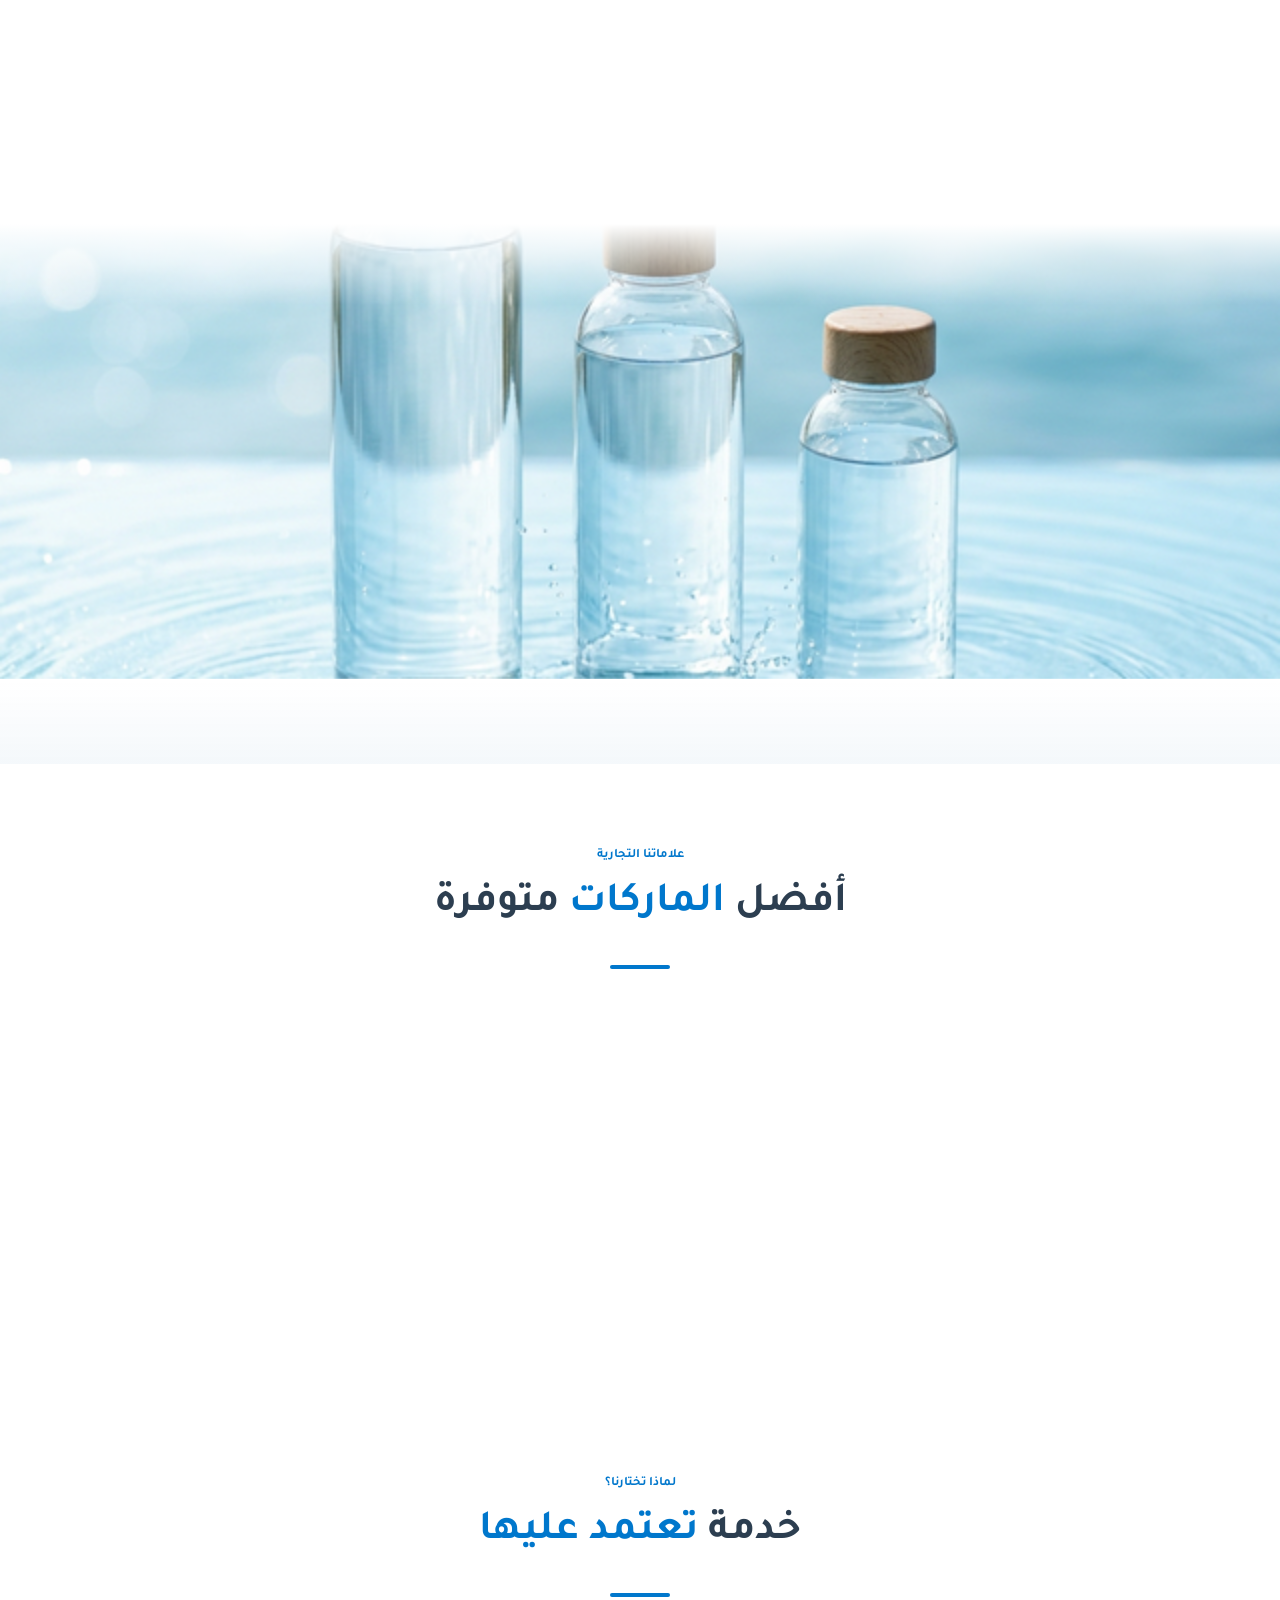
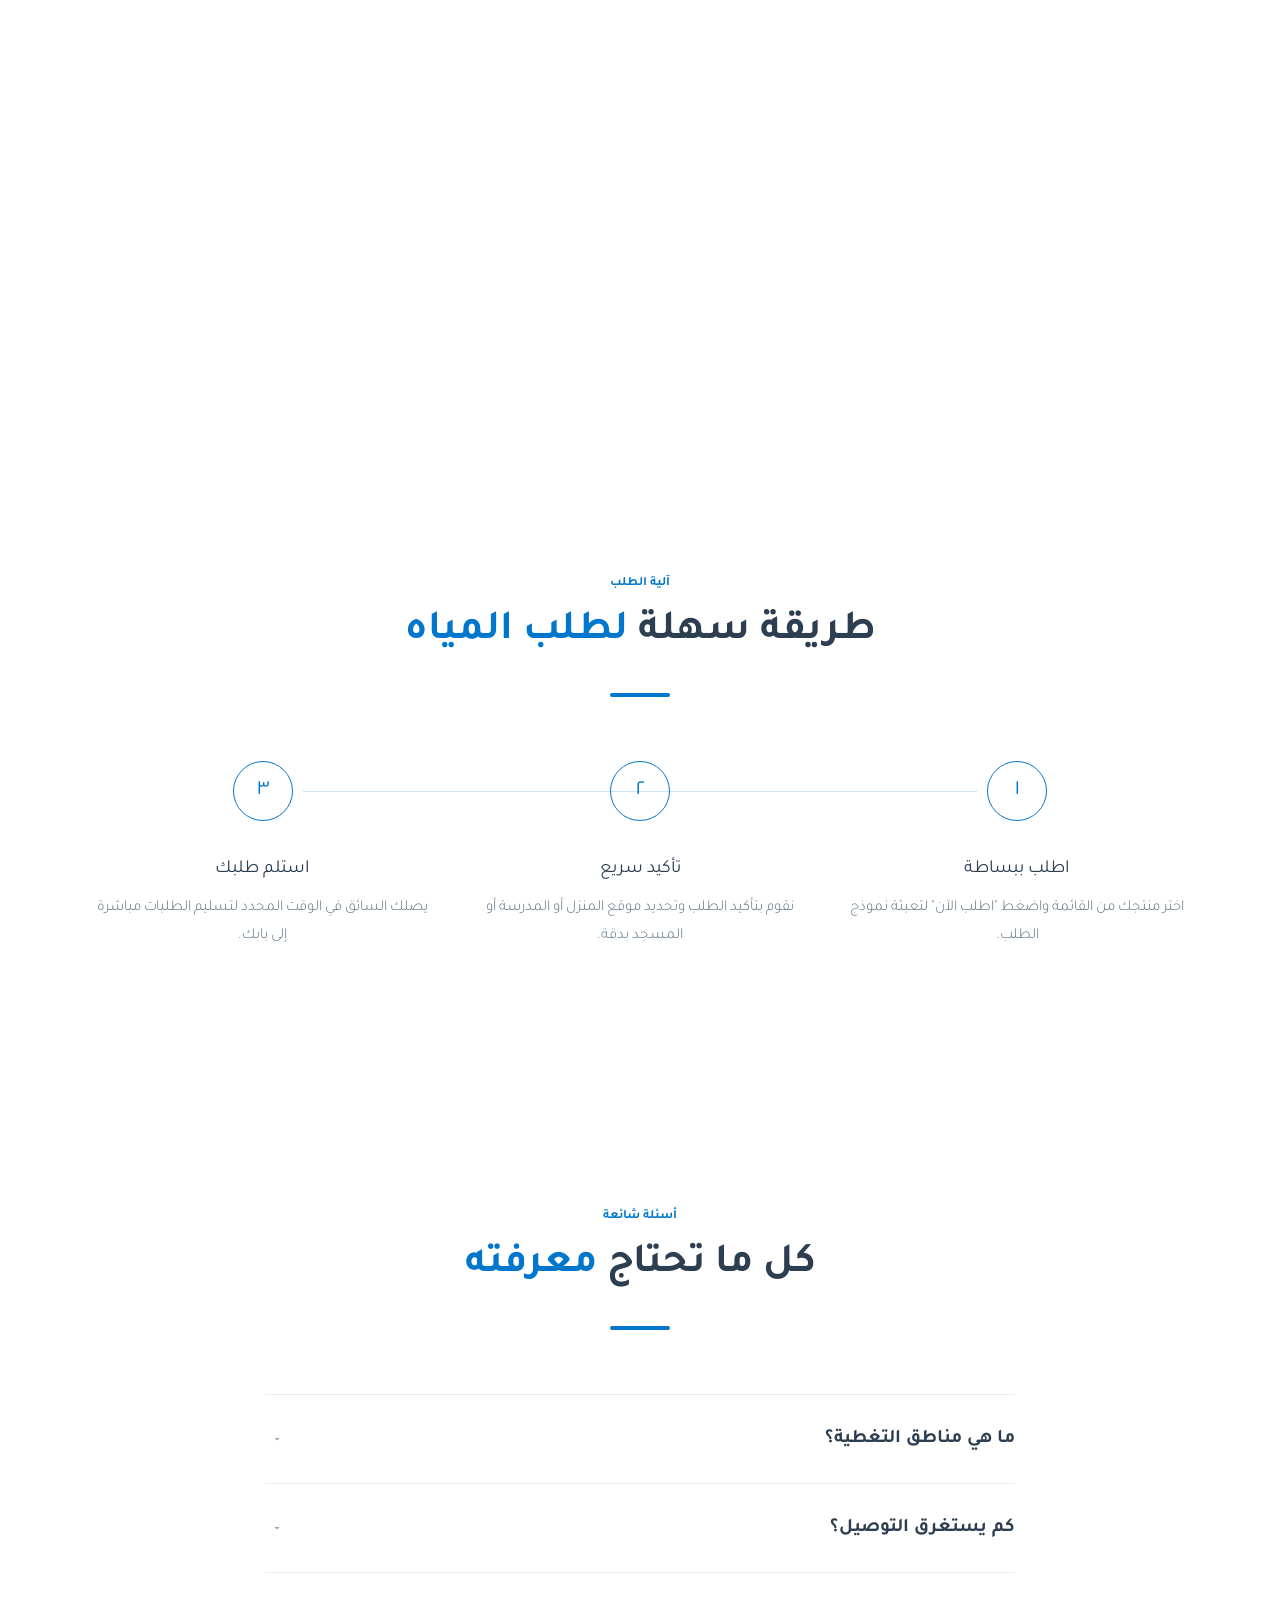
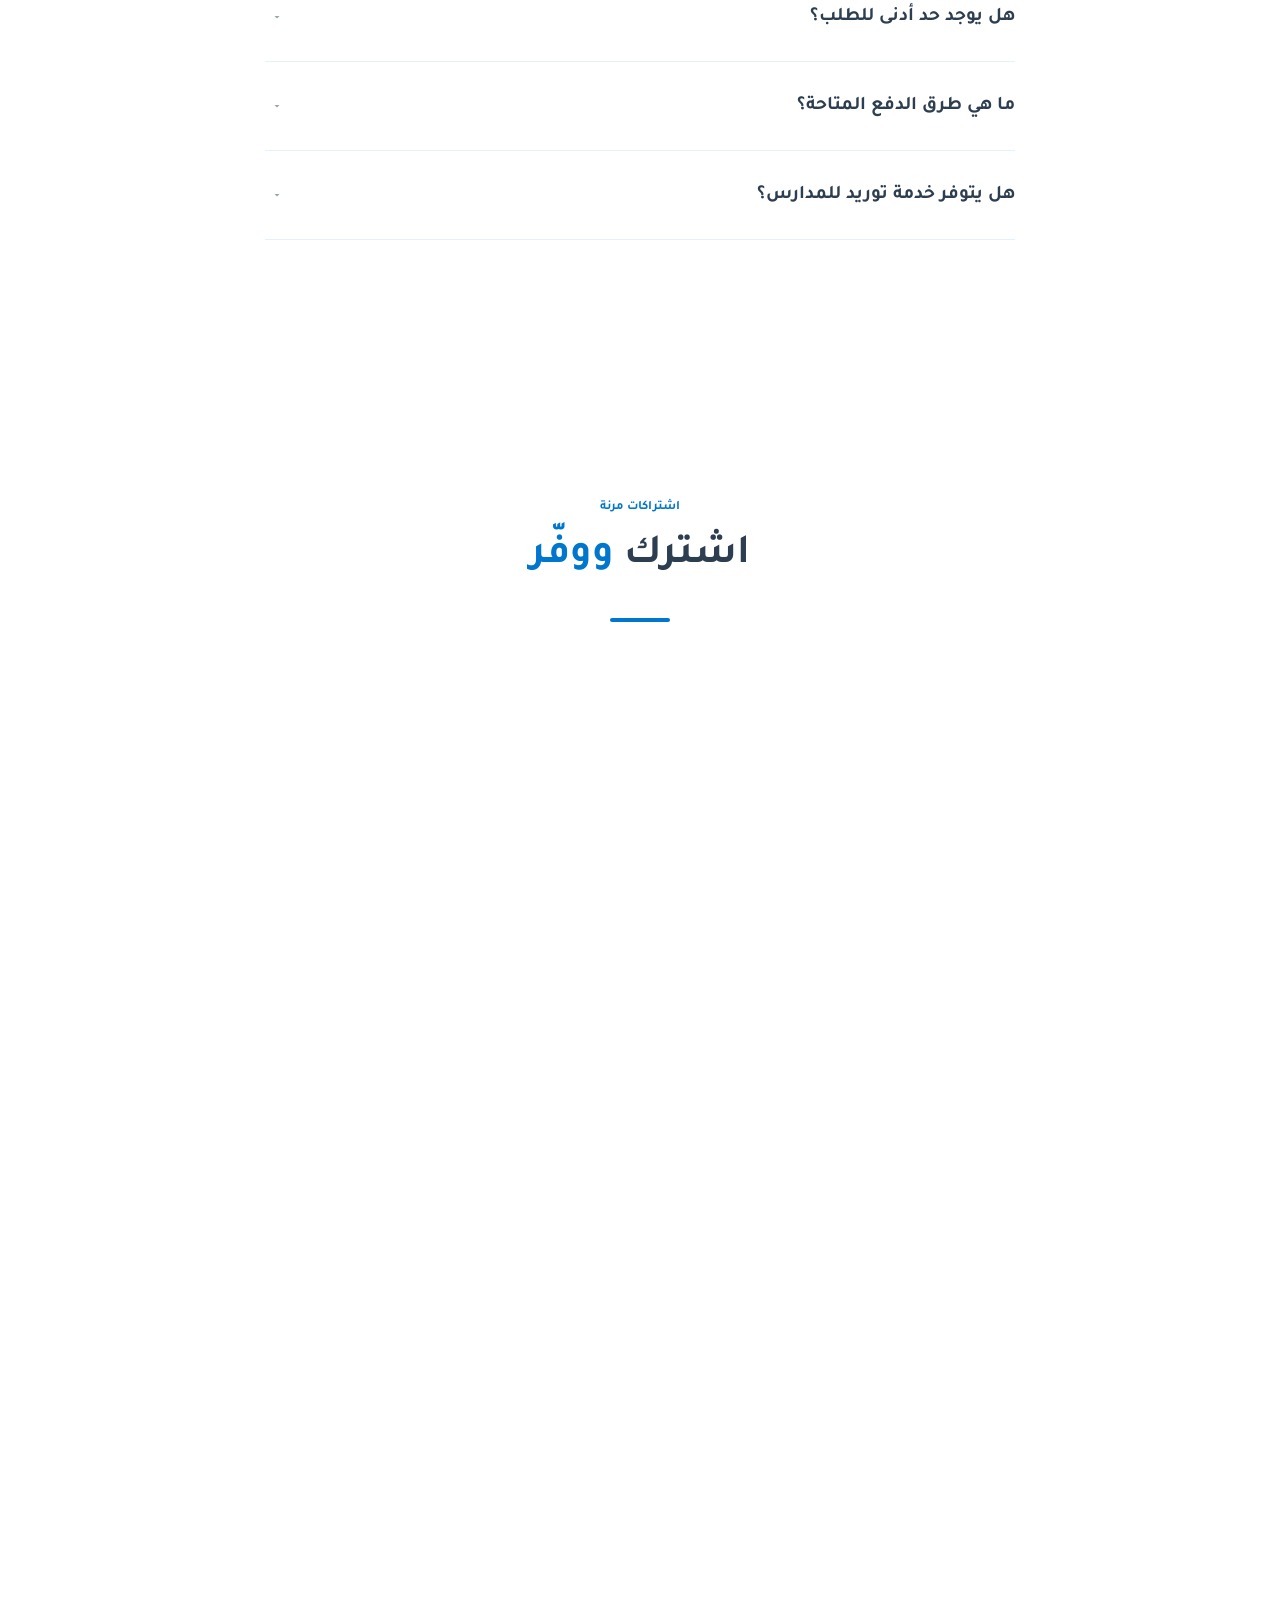
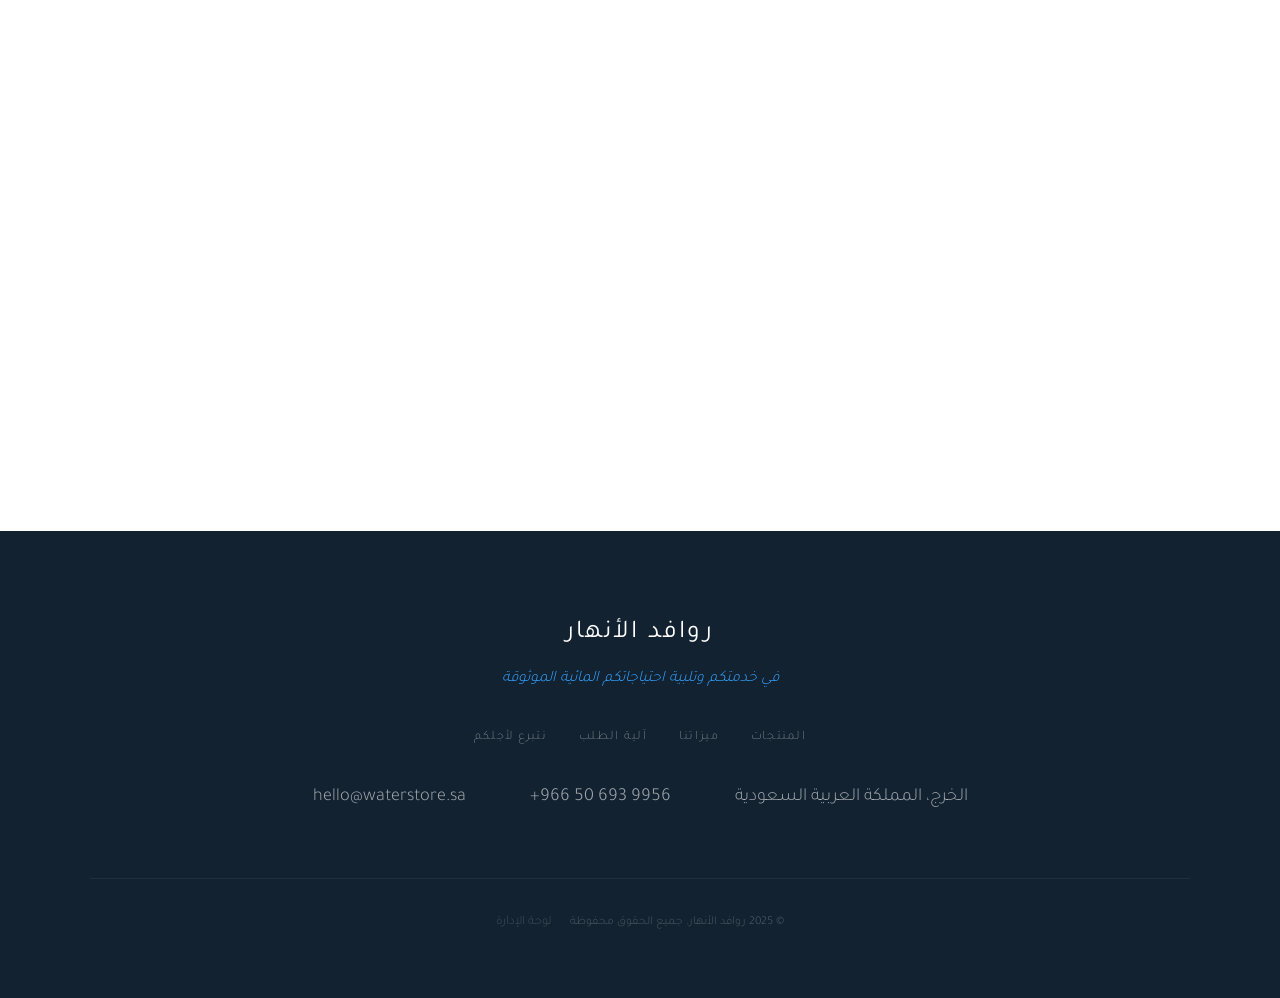
==== commit 5fe997cf: "feat: Add secure admin dashboard for order tracking" ====
--- a/index.html
+++ b/index.html
@@ -369,6 +369,9 @@
       </div>
       <div class="footer-bottom">
         <span>&copy; 2025 روافد الأنهار. جميع الحقوق محفوظة</span>
+        <a href="dashboard.html"
+          style="color: rgba(255,255,255,0.2); font-size: 0.8rem; text-decoration: none; margin-right: 15px;">لوحة
+          الإدارة</a>
       </div>
     </div>
   </footer>
@@ -477,5 +480,5 @@
   <script src="https://cdn.jsdelivr.net/npm/@supabase/supabase-js@2"></script>
   <script src="script.js?v=3"></script>
 </body>
-</html>
-
+
+</html>
